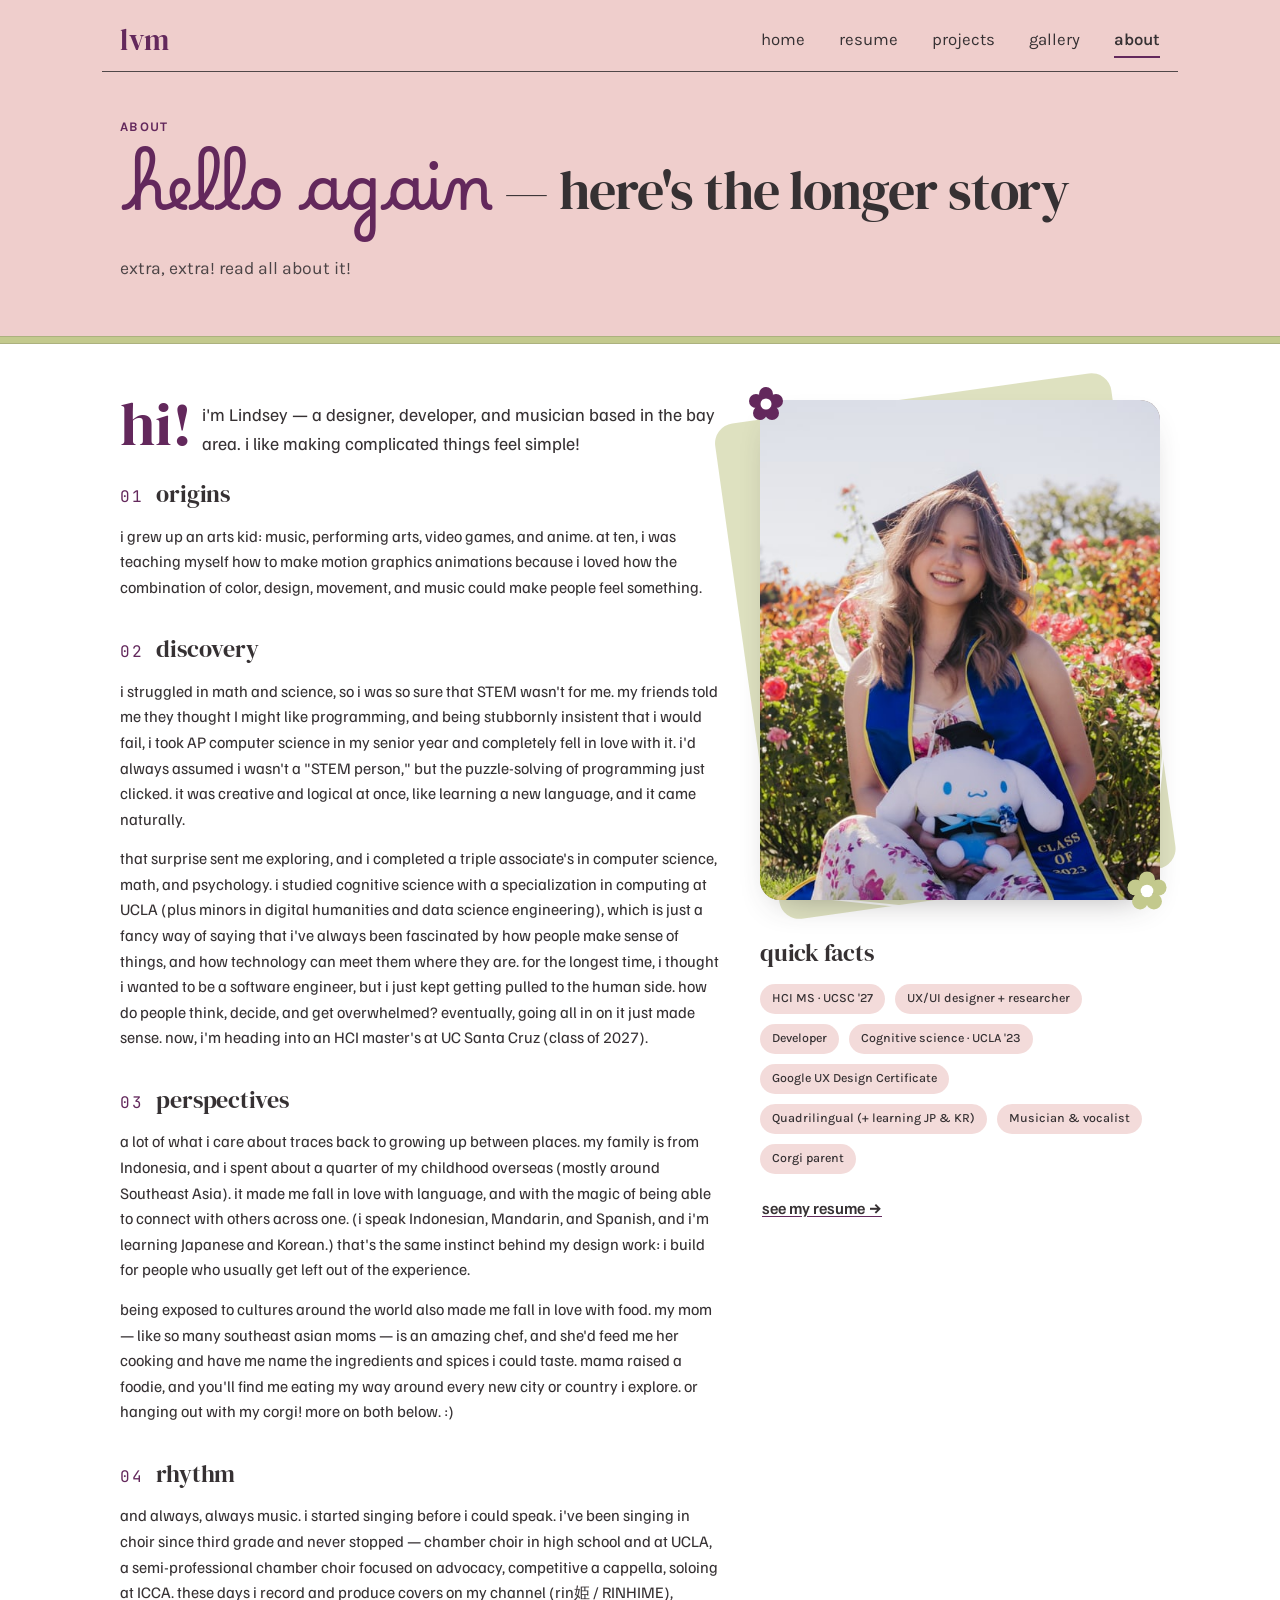
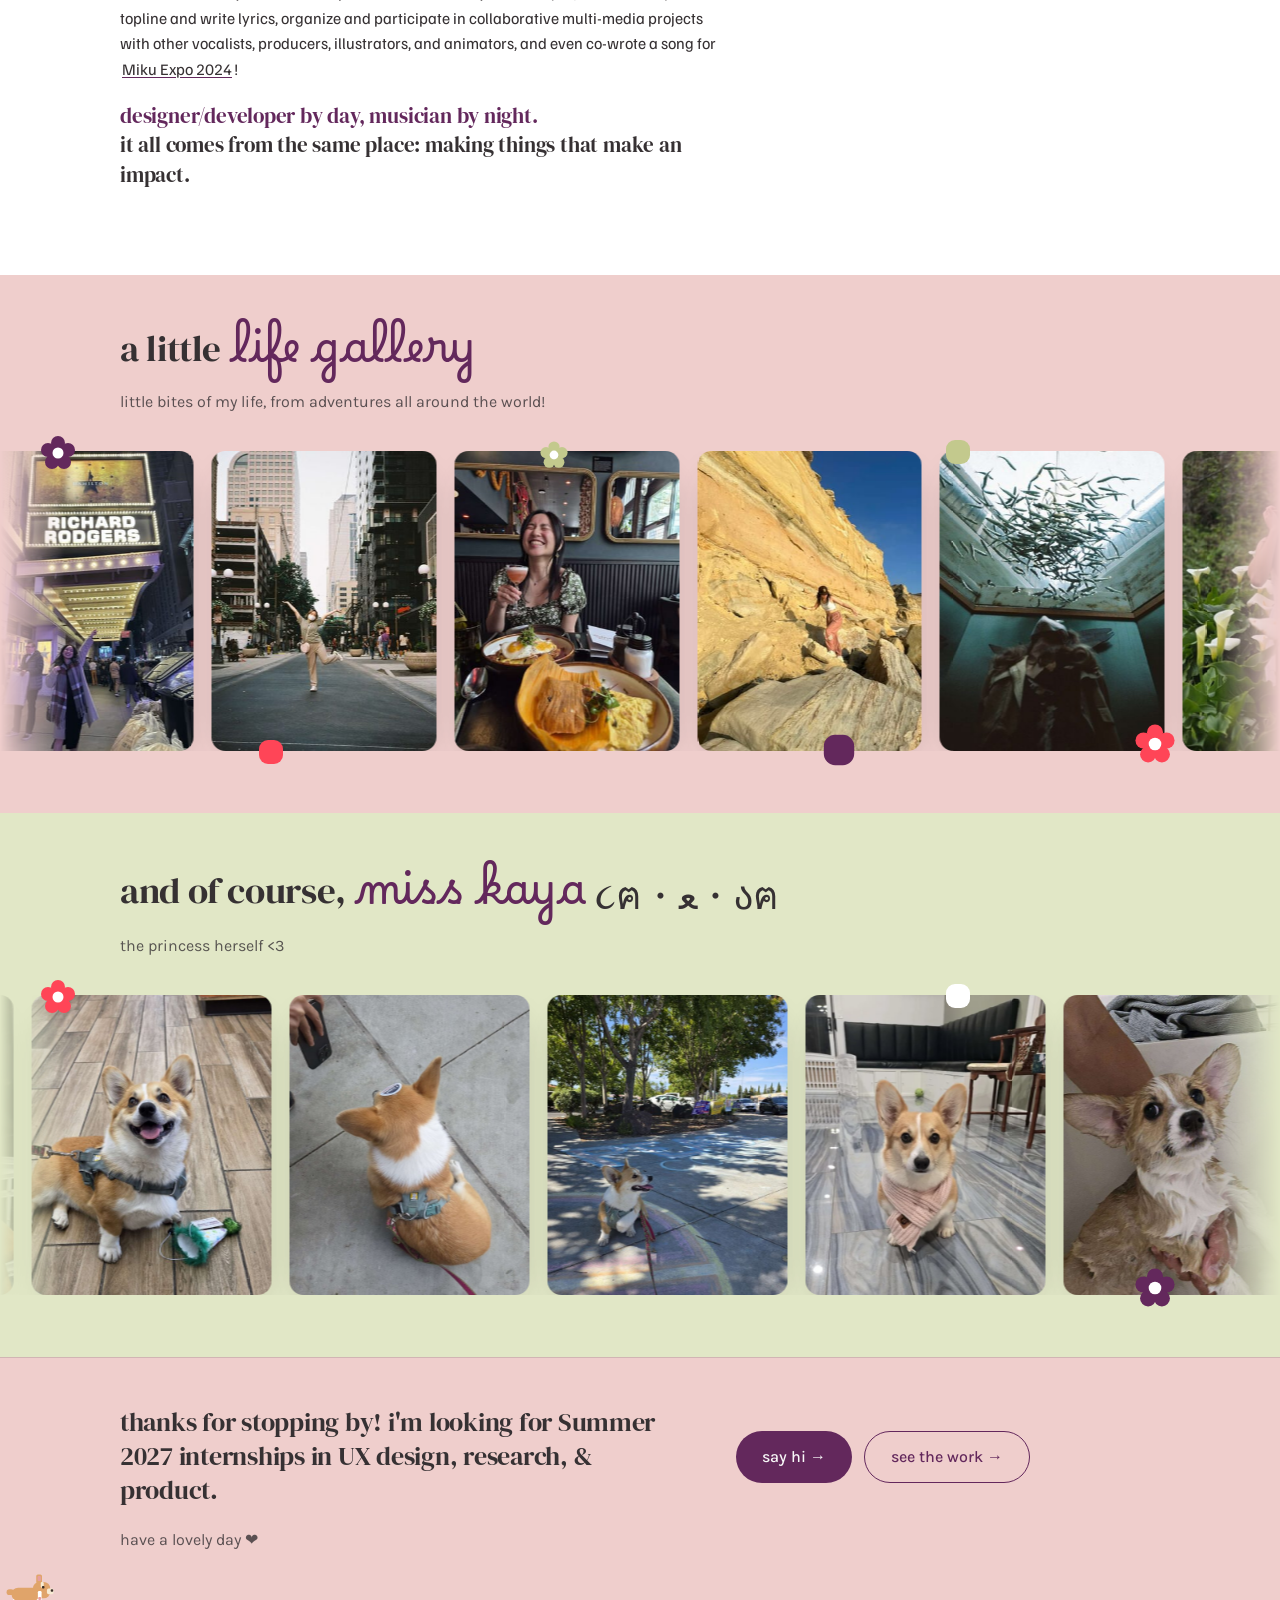
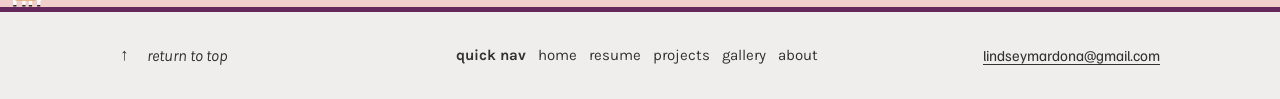
==== about.html @ e8394d24 "mobile fixes" ====
<!DOCTYPE html>
<html lang="en">
<head>
  <meta charset="UTF-8" />
  <meta name="viewport" content="width=device-width, initial-scale=1.0" />
  <title>About — Lindsey Mardona</title>
  <meta name="description" content="About Lindsey Mardona — a developer, designer, and musician based in the Bay Area, heading into an HCI master's at UC Santa Cruz." />
  <link rel="canonical" href="https://lindseymardona.com/about.html" />
  <link rel="icon" href="favicon.svg" type="image/svg+xml" />
  <link rel="preconnect" href="https://fonts.googleapis.com" />
  <link rel="preconnect" href="https://fonts.gstatic.com" crossorigin />
  <link href="https://fonts.googleapis.com/css2?family=Borel&display=swap" rel="stylesheet" />
  <script>document.documentElement.classList.add('js');</script>
  <link rel="stylesheet" href="styles.css" />
</head>
<body id="top">
  <a class="skip-link" href="#main">skip to content</a>

  <nav class="nav" aria-label="Primary">
    <div class="wrap">
      <div class="nav-inner">
        <a href="index.html">home</a>
        <a href="resume.html">resume</a>
        <a href="projects.html">projects</a>
        <a href="gallery.html">gallery</a>
        <a href="about.html" aria-current="page">about</a>
      </div>
    </div>
    <div class="nav-rule" role="presentation"></div>
  </nav>

  <main id="main">
    <header class="page-hero about-hero">
      <div class="wrap">
        <p class="eyebrow">about</p>
        <h1><span class="script-accent">hello again</span> <span class="h-print">— here's the longer story</span></h1>
        <p class="lead">extra, extra! read all about it!</p>
      </div>
    </header>
    <div class="page-strip" aria-hidden="true"></div>

    <section class="section paper">
      <div class="petal-field" aria-hidden="true">
        <span class="petal" style="left:5%;animation-duration:11s;animation-delay:-1s;--pf:900px;--pd:36px;"><svg viewBox="0 0 20 22"><path d="M10 0 C3 6 3 16 10 22 C17 16 17 6 10 0Z" fill="#ECC3C4"/></svg></span>
        <span class="petal" style="left:14%;animation-duration:13s;animation-delay:-6s;--pf:960px;--pd:-28px;"><svg viewBox="0 0 20 22"><path d="M10 0 C3 6 3 16 10 22 C17 16 17 6 10 0Z" fill="#F0CFCF"/></svg></span>
        <span class="petal" style="left:24%;animation-duration:9.5s;animation-delay:-3s;--pf:840px;--pd:48px;"><svg viewBox="0 0 20 22"><path d="M10 0 C3 6 3 16 10 22 C17 16 17 6 10 0Z" fill="#ECC3C4"/></svg></span>
        <span class="petal" style="left:34%;animation-duration:12s;animation-delay:-9s;--pf:1000px;--pd:-40px;"><svg viewBox="0 0 20 22"><path d="M10 0 C3 6 3 16 10 22 C17 16 17 6 10 0Z" fill="#F0CFCF"/></svg></span>
        <span class="petal" style="left:44%;animation-duration:10.5s;animation-delay:-2s;--pf:900px;--pd:30px;"><svg viewBox="0 0 20 22"><path d="M10 0 C3 6 3 16 10 22 C17 16 17 6 10 0Z" fill="#ECC3C4"/></svg></span>
        <span class="petal" style="left:55%;animation-duration:13.5s;animation-delay:-7s;--pf:980px;--pd:-34px;"><svg viewBox="0 0 20 22"><path d="M10 0 C3 6 3 16 10 22 C17 16 17 6 10 0Z" fill="#F0CFCF"/></svg></span>
        <span class="petal" style="left:66%;animation-duration:9s;animation-delay:-4s;--pf:820px;--pd:42px;"><svg viewBox="0 0 20 22"><path d="M10 0 C3 6 3 16 10 22 C17 16 17 6 10 0Z" fill="#ECC3C4"/></svg></span>
        <span class="petal" style="left:76%;animation-duration:12.5s;animation-delay:-10s;--pf:960px;--pd:-26px;"><svg viewBox="0 0 20 22"><path d="M10 0 C3 6 3 16 10 22 C17 16 17 6 10 0Z" fill="#F0CFCF"/></svg></span>
        <span class="petal" style="left:86%;animation-duration:10s;animation-delay:-5s;--pf:900px;--pd:38px;"><svg viewBox="0 0 20 22"><path d="M10 0 C3 6 3 16 10 22 C17 16 17 6 10 0Z" fill="#ECC3C4"/></svg></span>
        <span class="petal" style="left:94%;animation-duration:11.5s;animation-delay:-8s;--pf:940px;--pd:-32px;"><svg viewBox="0 0 20 22"><path d="M10 0 C3 6 3 16 10 22 C17 16 17 6 10 0Z" fill="#F0CFCF"/></svg></span>
        <span class="petal" style="left:9%;animation-duration:10.2s;animation-delay:-6.5s;--pf:880px;--pd:44px;"><svg viewBox="0 0 20 22"><path d="M10 0 C3 6 3 16 10 22 C17 16 17 6 10 0Z" fill="#ECC3C4"/></svg></span>
        <span class="petal" style="left:19%;animation-duration:12.8s;animation-delay:-2.5s;--pf:960px;--pd:-30px;"><svg viewBox="0 0 20 22"><path d="M10 0 C3 6 3 16 10 22 C17 16 17 6 10 0Z" fill="#F0CFCF"/></svg></span>
        <span class="petal" style="left:39%;animation-duration:9.8s;animation-delay:-5.5s;--pf:840px;--pd:34px;"><svg viewBox="0 0 20 22"><path d="M10 0 C3 6 3 16 10 22 C17 16 17 6 10 0Z" fill="#ECC3C4"/></svg></span>
        <span class="petal" style="left:50%;animation-duration:11.8s;animation-delay:-1.5s;--pf:1000px;--pd:-38px;"><svg viewBox="0 0 20 22"><path d="M10 0 C3 6 3 16 10 22 C17 16 17 6 10 0Z" fill="#F0CFCF"/></svg></span>
        <span class="petal" style="left:61%;animation-duration:10.6s;animation-delay:-9.5s;--pf:900px;--pd:40px;"><svg viewBox="0 0 20 22"><path d="M10 0 C3 6 3 16 10 22 C17 16 17 6 10 0Z" fill="#ECC3C4"/></svg></span>
        <span class="petal" style="left:71%;animation-duration:13s;animation-delay:-3.5s;--pf:970px;--pd:-28px;"><svg viewBox="0 0 20 22"><path d="M10 0 C3 6 3 16 10 22 C17 16 17 6 10 0Z" fill="#F0CFCF"/></svg></span>
        <span class="petal" style="left:82%;animation-duration:9.4s;animation-delay:-6s;--pf:830px;--pd:36px;"><svg viewBox="0 0 20 22"><path d="M10 0 C3 6 3 16 10 22 C17 16 17 6 10 0Z" fill="#ECC3C4"/></svg></span>
      </div>
      <div class="wrap cols about-grid" data-reveal-group>
        <div class="about-lead">
          <p class="dropcap reveal" style="margin-top:0;"><span class="dropword">hi!</span> i'm Lindsey — a designer, developer, and musician based in the bay area. i like making complicated things feel simple!</p>
        </div>

        <aside class="about-side reveal">
          <div class="about-photo">
            <span class="frame-bg b1" aria-hidden="true"></span>
            <span class="frame-bg b2" aria-hidden="true"></span>
            <div class="frame2"><img src="assets/about-profile.jpg" alt="Lindsey at graduation" loading="lazy" /></div>
            <svg class="accent f1" viewBox="0 0 40 40" aria-hidden="true"><g fill="#63285C"><circle cx="20" cy="10" r="7"/><circle cx="30" cy="17" r="7"/><circle cx="26" cy="29" r="7"/><circle cx="14" cy="29" r="7"/><circle cx="10" cy="17" r="7"/></g><circle cx="20" cy="20" r="5.5" fill="#FFFFFF"/></svg>
            <svg class="accent f2" viewBox="0 0 40 40" aria-hidden="true"><g fill="#C3C98D"><circle cx="20" cy="10" r="7"/><circle cx="30" cy="17" r="7"/><circle cx="26" cy="29" r="7"/><circle cx="14" cy="29" r="7"/><circle cx="10" cy="17" r="7"/></g><circle cx="20" cy="20" r="5.5" fill="#FFFFFF"/></svg>
          </div>
          <h2 style="font-size:1.5rem;margin:0 0 12px;">quick facts</h2>
          <div class="chip-row about-facts" style="gap:10px;">
            <span class="chip">HCI MS · UCSC '27</span>
            <span class="chip">UX/UI designer + researcher</span>
            <span class="chip">Developer</span>
            <span class="chip">Cognitive science · UCLA '23</span>
            <span class="chip">Google UX Design Certificate</span>
            <span class="chip">Quadrilingual (+ learning JP &amp; KR)</span>
            <span class="chip">Musician &amp; vocalist</span>
            <span class="chip">Corgi parent</span>
          </div>
          <div style="margin-top:22px;">
            <a href="resume.html" style="font-weight:600;">see my resume →</a>
          </div>
        </aside>

        <div class="about-chapters">
          <div class="chapter reveal">
            <div class="chapter-head"><span class="ch-num">01</span><span class="ch-label">origins</span></div>
            <p>i grew up an arts kid: music, performing arts, video games, and anime. at ten, i was teaching myself how to make motion graphics animations because i loved how the combination of color, design, movement, and music could make people feel something.</p>
          </div>

          <div class="chapter reveal">
            <div class="chapter-head"><span class="ch-num">02</span><span class="ch-label">discovery</span></div>
            <p>i struggled in math and science, so i was so sure that STEM wasn't for me. my friends told me they thought I might like programming, and being stubbornly insistent that i would fail, i took AP computer science in my senior year and completely fell in love with it. i'd always assumed i wasn't a "STEM person," but the puzzle-solving of programming just clicked. it was creative and logical at once, like learning a new language, and it came naturally.</p>
            <p>that surprise sent me exploring, and i completed a triple associate's in computer science, math, and psychology. i studied cognitive science with a specialization in computing at UCLA (plus minors in digital humanities and data science engineering), which is just a fancy way of saying that i've always been fascinated by how people make sense of things, and how technology can meet them where they are. for the longest time, i thought i wanted to be a software engineer, but i just kept getting pulled to the human side. how do people think, decide, and get overwhelmed? eventually, going all in on it just made sense. now, i'm heading into an HCI master's at UC Santa Cruz (class of 2027).</p>
          </div>

          <div class="chapter reveal">
            <div class="chapter-head"><span class="ch-num">03</span><span class="ch-label">perspectives</span></div>
            <p>a lot of what i care about traces back to growing up between places. my family is from Indonesia, and i spent about a quarter of my childhood overseas (mostly around Southeast Asia). it made me fall in love with language, and with the magic of being able to connect with others across one. (i speak Indonesian, Mandarin, and Spanish, and i'm learning Japanese and Korean.) that's the same instinct behind my design work: i build for people who usually get left out of the experience.</p>
            <p>being exposed to cultures around the world also made me fall in love with food. my mom — like so many southeast asian moms — is an amazing chef, and she'd feed me her cooking and have me name the ingredients and spices i could taste. mama raised a foodie, and you'll find me eating my way around every new city or country i explore. or hanging out with my corgi! more on both below. :)</p>
          </div>

          <div class="chapter reveal">
            <div class="chapter-head"><span class="ch-num">04</span><span class="ch-label">rhythm</span></div>
            <p>and always, always music. i started singing before i could speak. i've been singing in choir since third grade and never stopped — chamber choir in high school and at UCLA, a semi-professional chamber choir focused on advocacy, competitive a cappella, soloing at ICCA. these days i record and produce covers on my channel (rin姫 / RINHIME), topline and write lyrics, organize and participate in collaborative multi-media projects with other vocalists, producers, illustrators, and animators, and even co-wrote a song for <a href="https://www.youtube.com/watch?v=VpG6_bfB0nc&amp;list=RDVpG6_bfB0nc&amp;start_radio=1" target="_blank" rel="noopener">Miku Expo 2024</a>!</p>
            <p style="font-family:var(--serif);font-size:1.3rem;line-height:1.42;margin:18px 0 0;letter-spacing:-0.01em;"><span style="color:var(--plum);">designer/developer by day, musician by night.</span><br>it all comes from the same place: making things that make an impact.</p>
          </div>
        </div>
      </div>
    </section>

    <!-- autoscrolling life gallery -->
    <section class="section" style="background:var(--blush);padding-top:44px;padding-bottom:52px;">
      <div class="wrap">
        <h2 style="font-size:clamp(1.7rem,4vw,2.3rem);margin:0 0 6px;">a little <span class="script-accent">life gallery</span></h2>
        <p style="margin:0 0 36px;color:rgba(54,49,51,.8);font-family:var(--ui);">little bites of my life, from adventures all around the world!</p>
      </div>
      <div class="gal-wrap">
        <svg class="gal-accent a1" viewBox="0 0 40 40" aria-hidden="true"><g fill="#63285C"><circle cx="20" cy="10" r="7"/><circle cx="30" cy="17" r="7"/><circle cx="26" cy="29" r="7"/><circle cx="14" cy="29" r="7"/><circle cx="10" cy="17" r="7"/></g><circle cx="20" cy="20" r="5.5" fill="#fff"/></svg>
        <svg class="gal-accent a2" viewBox="0 0 40 40" aria-hidden="true"><g fill="#FF4557"><circle cx="20" cy="10" r="7"/><circle cx="30" cy="17" r="7"/><circle cx="26" cy="29" r="7"/><circle cx="14" cy="29" r="7"/><circle cx="10" cy="17" r="7"/></g><circle cx="20" cy="20" r="5.5" fill="#fff"/></svg>
        <svg class="gal-accent a3" viewBox="0 0 30 30" aria-hidden="true"><rect x="3" y="3" width="24" height="24" rx="9" fill="#C3C98D"/></svg>
        <svg class="gal-accent a4" viewBox="0 0 40 40" aria-hidden="true"><g fill="#C3C98D"><circle cx="20" cy="10" r="7"/><circle cx="30" cy="17" r="7"/><circle cx="26" cy="29" r="7"/><circle cx="14" cy="29" r="7"/><circle cx="10" cy="17" r="7"/></g><circle cx="20" cy="20" r="5.5" fill="#fff"/></svg>
        <svg class="gal-accent a5" viewBox="0 0 30 30" aria-hidden="true"><rect x="3" y="3" width="24" height="24" rx="9" fill="#63285C"/></svg>
        <svg class="gal-accent a6" viewBox="0 0 30 30" aria-hidden="true"><rect x="3" y="3" width="24" height="24" rx="9" fill="#FF4557"/></svg>
        <div class="marquee">
          <div class="marquee-track">
            <img src="assets/about-5.jpg" alt="Lindsey outside a Broadway theater" />
            <img src="assets/about-10.jpg" alt="Lindsey posing in an empty downtown Seattle street" />
            <img src="assets/about-2.jpg" alt="Lindsey at a restaurant" />
            <img src="assets/about-8.jpg" alt="Lindsey on coastal cliffs" />
            <img src="assets/about-9.jpg" alt="Lindsey beneath a tunnel of fish at the aquarium" />
            <img src="assets/about-3.jpg" alt="Lindsey among calla lilies" />
            <img src="assets/about-6.jpg" alt="Lindsey in a hanbok at a park" />
            <img src="assets/about-11.jpg" alt="Lindsey by the coast holding a plushie" />
            <img src="assets/about-1.jpg" alt="Lindsey at a mural" />
            <img src="assets/about-7.jpg" alt="Lindsey at the Great Wall" />
            <img src="assets/about-4.jpg" alt="Lindsey at a pasta restaurant" />
            <img src="assets/about-5.jpg" alt="" aria-hidden="true" />
            <img src="assets/about-10.jpg" alt="" aria-hidden="true" />
            <img src="assets/about-2.jpg" alt="" aria-hidden="true" />
            <img src="assets/about-8.jpg" alt="" aria-hidden="true" />
            <img src="assets/about-9.jpg" alt="" aria-hidden="true" />
            <img src="assets/about-3.jpg" alt="" aria-hidden="true" />
            <img src="assets/about-6.jpg" alt="" aria-hidden="true" />
            <img src="assets/about-11.jpg" alt="" aria-hidden="true" />
            <img src="assets/about-1.jpg" alt="" aria-hidden="true" />
            <img src="assets/about-7.jpg" alt="" aria-hidden="true" />
            <img src="assets/about-4.jpg" alt="" aria-hidden="true" />
          </div>
        </div>
      </div>
    </section>

    <!-- kaya (dog) gallery -->
    <section class="section" style="background:#E1E7C6;padding-top:48px;padding-bottom:52px;">
      <div class="wrap">
        <h2 style="font-size:clamp(1.7rem,4vw,2.3rem);margin:0 0 6px;">and of course, <span class="script-accent">miss kaya</span> <span style="font-family:var(--ui);font-size:2.4rem;vertical-align:-6px;">૮ฅ・ﻌ・აฅ</span></h2>
        <p style="margin:0 0 36px;color:rgba(54,49,51,.8);font-family:var(--ui);">the princess herself &lt;3</p>
      </div>
      <div class="gal-wrap">
        <svg class="gal-accent a1" viewBox="0 0 40 40" aria-hidden="true"><g fill="#FF4557"><circle cx="20" cy="10" r="7"/><circle cx="30" cy="17" r="7"/><circle cx="26" cy="29" r="7"/><circle cx="14" cy="29" r="7"/><circle cx="10" cy="17" r="7"/></g><circle cx="20" cy="20" r="5.5" fill="#fff"/></svg>
        <svg class="gal-accent a2" viewBox="0 0 40 40" aria-hidden="true"><g fill="#63285C"><circle cx="20" cy="10" r="7"/><circle cx="30" cy="17" r="7"/><circle cx="26" cy="29" r="7"/><circle cx="14" cy="29" r="7"/><circle cx="10" cy="17" r="7"/></g><circle cx="20" cy="20" r="5.5" fill="#fff"/></svg>
        <svg class="gal-accent a3" viewBox="0 0 30 30" aria-hidden="true"><rect x="3" y="3" width="24" height="24" rx="9" fill="#FFFFFF"/></svg>
        <div class="marquee rev">
          <div class="marquee-track">
            <img src="assets/dog-9.jpg" alt="Kaya smiling with a toy at the pet store" />
            <img src="assets/dog-2.jpg" alt="Kaya with an I voted sticker" />
            <img src="assets/dog-11.jpg" alt="Kaya sitting on a chalk rainbow" />
            <img src="assets/dog-5.jpg" alt="Kaya in a pink scarf" />
            <img src="assets/dog-7.jpg" alt="Kaya as a wet puppy getting a bath" />
            <img src="assets/dog-1.jpg" alt="Kaya the corgi lying down with toys" />
            <img src="assets/dog-12.jpg" alt="Kaya beside a bush of pink flowers" />
            <img src="assets/dog-3.jpg" alt="Kaya on the grass" />
            <img src="assets/dog-8.jpg" alt="Kaya napping in the corner by the wine rack" />
            <img src="assets/dog-6.jpg" alt="Kaya eating carrots" />
            <img src="assets/dog-10.jpg" alt="Kaya mid-zoomies, happy and blurry" />
            <img src="assets/dog-4.jpg" alt="Kaya being held up" />
            <img src="assets/dog-9.jpg" alt="" aria-hidden="true" />
            <img src="assets/dog-2.jpg" alt="" aria-hidden="true" />
            <img src="assets/dog-11.jpg" alt="" aria-hidden="true" />
            <img src="assets/dog-5.jpg" alt="" aria-hidden="true" />
            <img src="assets/dog-7.jpg" alt="" aria-hidden="true" />
            <img src="assets/dog-1.jpg" alt="" aria-hidden="true" />
            <img src="assets/dog-12.jpg" alt="" aria-hidden="true" />
            <img src="assets/dog-3.jpg" alt="" aria-hidden="true" />
            <img src="assets/dog-8.jpg" alt="" aria-hidden="true" />
            <img src="assets/dog-6.jpg" alt="" aria-hidden="true" />
            <img src="assets/dog-10.jpg" alt="" aria-hidden="true" />
            <img src="assets/dog-4.jpg" alt="" aria-hidden="true" />
          </div>
        </div>
      </div>
    </section>

    <!-- closing note -->
    <section class="about-outro">
      <div class="wrap">
        <div class="outro-row">
          <h2>thanks for stopping by! i'm looking for Summer 2027 internships in UX design, research, &amp; product.</h2>
          <div class="outro-btns">
            <a class="pill" href="mailto:lindseymardona@gmail.com">say hi →</a>
            <a class="pill ghost" href="projects.html">see the work →</a>
          </div>
        </div>
        <p class="lovely" style="font-family:var(--ui);">have a lovely day ❤</p>
      </div>
    </section>
  </main>

  <footer>
    <div class="wrap foot">
      <a class="to-top" href="#top"><span class="up" aria-hidden="true">↑</span> return to top</a>
      <div class="quick">
        <span class="label">quick nav</span>
        <a href="index.html">home</a>
        <a href="resume.html">resume</a>
        <a href="projects.html">projects</a>
        <a href="gallery.html">gallery</a>
        <a href="about.html">about</a>
      </div>
    </div>
  </footer>

  <script src="script.js" defer></script>
</body>
</html>
---- styles.css ----
/* ============================================================
   Lindsey Mardona — portfolio shared styles
   Fonts: Borel (script accents) + Inter (everything else)
   Text: #363133
   ============================================================ */

:root {
  --blush: #EFCECC;
  --blush-deep: #E7BEBB;
  --olive: #C3C98D;
  --olive-deep: #A9B471;
  --ink: #363133;              /* all text */
  --accent: #7A3F45;           /* dark rose — small accent text (WCAG-safe on pink) */
  --accent-script: #99585E;    /* rose — large cursive heading accents */
  --card: #FDFCFB;             /* card backgrounds (light, warm near-white) */
  --btn-text: #F8F8F8;         /* text/symbols on dark buttons */
  --paper: #FFFFFF;
  --gray: #EFEEEC;
  --coral: #FF4557;            /* hot-pink pop: card buttons, flowers, footer rule */
  --coral-soft: #FF6B79;
  --chip-bg: #EFCECC;          /* soft pink chips */
  --line: rgba(54, 49, 51, 0.85);
  --hair: rgba(54, 49, 51, 0.16);
  --shadow: 0 14px 34px -18px rgba(54, 49, 51, 0.45);
  --shadow-lg: 0 24px 46px -20px rgba(54, 49, 51, 0.5);
  --maxw: 1120px;
  --sans: 'Inter', -apple-system, BlinkMacSystemFont, 'Segoe UI', sans-serif;
  --script: 'Borel', cursive;
}

* { box-sizing: border-box; }
html { scroll-behavior: smooth; }
body { margin: 0; font-family: var(--sans); color: var(--ink); background: var(--blush); line-height: 1.6; -webkit-font-smoothing: antialiased; text-rendering: optimizeLegibility; }
a { color: inherit; }
img { max-width: 100%; display: block; }
h1, h2, h3, h4 { color: var(--ink); }

.skip-link { position: absolute; left: -999px; top: 0; background: var(--ink); color: #fff; padding: 10px 16px; z-index: 300; border-radius: 0 0 8px 0; }
.skip-link:focus { left: 0; }
.wrap { width: 100%; max-width: var(--maxw); margin: 0 auto; padding: 0 40px; }
.sr-only { position: absolute; width: 1px; height: 1px; overflow: hidden; clip: rect(0 0 0 0); white-space: nowrap; }

/* ---------------- NAV ---------------- */
.nav { background: var(--blush); padding-top: 26px; }
.nav .wrap { position: relative; }
.nav-inner { display: flex; justify-content: flex-end; align-items: center; gap: 34px; padding-bottom: 16px; }
.nav-rule { height: 0; border-bottom: 1.5px solid var(--line); margin: 0 8%; }
.nav-inner a { text-decoration: none; font-weight: 400; font-size: 1.05rem; color: var(--ink); position: relative; }
.nav-inner a[aria-current="page"] { font-weight: 600; }
.nav-inner a::after { content: ""; position: absolute; left: 0; bottom: -4px; width: 0; height: 2px; background: var(--ink); transition: width .25s ease; }
.nav-inner a:hover::after, .nav-inner a:focus-visible::after { width: 100%; }

/* ---------------- SHARED PIECES ---------------- */
.socials { display: flex; gap: 14px; }
.socials a { width: 44px; height: 44px; border-radius: 50%; background: var(--ink); color: var(--btn-text); display: inline-flex; align-items: center; justify-content: center; transition: transform .15s ease, background .2s ease; text-decoration: none; }
.socials a:hover, .socials a:focus-visible { transform: translateY(-3px); background: #201d1e; }
.socials svg { width: 20px; height: 20px; }
.socials i { font-size: 19px; line-height: 1; color: var(--btn-text); }

.chip-row { display: flex; flex-wrap: wrap; gap: 8px; }
.chip { font-size: 0.78rem; font-weight: 500; padding: 5px 12px; border-radius: 999px; background: var(--chip-bg); color: var(--ink); white-space: nowrap; }

/* buttons with a left-to-right colour sweep on hover */
.pill {
  display: inline-flex; align-items: center; gap: 8px; text-decoration: none;
  color: var(--btn-text); font-weight: 500; font-size: 1rem; padding: 12px 26px; border-radius: 999px;
  background: linear-gradient(90deg, var(--accent-script) 50%, var(--ink) 50%);
  background-size: 200% 100%; background-position: 100% 0;
  transition: background-position .45s ease, transform .15s ease;
}
.pill:hover, .pill:focus-visible { background-position: 0 0; transform: translateY(-2px); }
.pill.ghost {
  color: var(--ink); border: 1.5px solid var(--line);
  background: linear-gradient(90deg, rgba(153,88,94,0.16) 50%, transparent 50%);
  background-size: 200% 100%; background-position: 100% 0;
}
.pill.ghost:hover, .pill.ghost:focus-visible { background-position: 0 0; transform: translateY(-2px); }

/* cursive accent inside headings — rose, set apart from Inter */
.script-accent { font-family: var(--script); color: var(--accent-script); font-size: 1.15em; line-height: 1; padding: 0 0.06em; }

/* ---------------- HERO (home) ---------------- */
.hero { background: var(--blush); padding: 100px 0 78px; }
.hero-grid { display: grid; grid-template-columns: 1.02fr 1.1fr 0.86fr; gap: 48px; align-items: center; }
.hello { font-family: var(--script); font-size: clamp(3.4rem, 7.5vw, 5.4rem); line-height: 1.02; margin: 0 0 4px; }
.name { font-size: clamp(1.0rem, 2vw, 1.26rem); font-weight: 400; margin: 12px 0 8px; }
.name b { font-weight: 700; }
.roles { font-size: clamp(1.1rem, 2.6vw, 1.5rem); font-weight: 500; margin: 0; white-space: nowrap; }
.squiggle { margin: 22px 0 24px; color: var(--ink); max-width: 300px; }

.welcome { border-left: 1.5px solid var(--line); padding-left: 44px; font-size: 1.03rem; }
.welcome p { margin: 0 0 18px; }
.welcome-btns { display: flex; flex-direction: column; align-items: flex-start; gap: 12px; margin: 4px 0 18px; }
.welcome .lovely { margin-top: 18px; }

/* portrait — tilted rounded square + framing squares + flower accents */
.portrait { position: relative; justify-self: end; --pf: clamp(190px, 21vw, 244px); }
.portrait .frame {
  position: relative; z-index: 2; width: var(--pf); aspect-ratio: 1; border-radius: 28px; overflow: hidden;
  box-shadow: var(--shadow); transform: rotate(-5deg); transition: transform .5s cubic-bezier(.34,1.56,.64,1);
  background: linear-gradient(135deg, var(--olive), var(--coral-soft)); display: flex; align-items: center; justify-content: center;
}
.portrait:hover .frame { transform: rotate(-1.5deg); }
.portrait img { width: 100%; height: 100%; object-fit: cover; }
.portrait .initials { font-family: var(--script); font-size: 3rem; color: #fff; }
.portrait .frame-bg { position: absolute; top: 0; left: 0; width: var(--pf); aspect-ratio: 1; border-radius: 28px; z-index: 1; }
.portrait .frame-bg.bg1 { background: rgba(195,201,141,0.55); transform: rotate(-13deg) translate(-18px,-6px); }
.portrait .frame-bg.bg2 { border: 2.5px solid var(--coral); transform: rotate(5deg) translate(18px,18px); }
.portrait .accent { position: absolute; z-index: 3; transition: transform .45s cubic-bezier(.34,1.56,.64,1); pointer-events: none; }
.portrait .accent.f1 { top: -22px; left: -16px; width: 46px; }
.portrait .accent.f2 { bottom: -20px; right: -12px; width: 54px; }
.portrait .accent.sq { top: 36%; right: -24px; width: 30px; }
.portrait:hover .accent.f1 { transform: rotate(-24deg) scale(1.12); }
.portrait:hover .accent.f2 { transform: rotate(22deg) scale(1.12); }
.portrait:hover .accent.sq { transform: rotate(18deg) scale(1.12); }

/* ---------------- WORKIN' LATE (olive) ---------------- */
.late { background: var(--olive); padding: 60px 0 72px; }
.section-quote { font-style: italic; font-weight: 600; font-size: clamp(1.6rem, 4vw, 2.5rem); margin: 0 0 24px; letter-spacing: -0.01em; }
.late-top { display: grid; grid-template-columns: 1fr 1fr; gap: 48px; align-items: start; margin-bottom: 50px; }
.pill-row { display: flex; flex-wrap: wrap; gap: 18px; }
.currently { border-left: 1.5px solid var(--line); padding-left: 44px; }
.currently h2 { font-size: 1.1rem; font-weight: 600; margin: 0 0 10px; }
.currently ul { margin: 0; padding-left: 20px; }
.currently li { margin-bottom: 8px; font-size: 1.0rem; }

/* project grid + cards */
.projects { display: grid; grid-template-columns: 1fr 1fr; gap: 30px; }
.proj { display: flex; flex-direction: column; text-decoration: none; color: inherit; background: var(--card); border-radius: 10px; padding: 12px 12px 16px; box-shadow: var(--shadow); transition: transform .22s ease, box-shadow .22s ease; }
.proj:hover, .proj:focus-visible { transform: translateY(-5px); box-shadow: var(--shadow-lg); }
.proj-thumb { aspect-ratio: 16 / 10; border-radius: 6px; overflow: hidden; position: relative; }
.proj-thumb .ph { position: absolute; inset: 0; display: flex; flex-direction: column; align-items: center; justify-content: center; text-align: center; color: #fff; padding: 20px; background: radial-gradient(120% 120% at 50% 0%, #3a3f63 0%, #23253f 72%); transition: transform .35s ease; }
.proj-thumb img { position: absolute; inset: 0; width: 100%; height: 100%; object-fit: cover; transition: transform .35s ease; }
.proj:hover .proj-thumb .ph, .proj:hover .proj-thumb img { transform: scale(1.06); }
.proj-thumb .plabel { font-weight: 600; font-size: 1.02rem; }
.proj-thumb .psub { font-size: .78rem; opacity: .82; margin-top: 4px; }
.proj-body { padding: 14px 6px 2px; }
.proj-body h3 { margin: 0 0 5px; font-size: 1.12rem; font-weight: 600; }
.proj-body .desc { margin: 0 0 14px; font-size: .93rem; color: rgba(54,49,51,0.82); }
.proj-foot { display: flex; justify-content: space-between; align-items: flex-end; gap: 12px; }
.card-go { flex: 0 0 auto; width: 38px; height: 38px; border-radius: 11px; background: var(--coral); color: var(--ink); display: inline-flex; align-items: center; justify-content: center; font-size: 1.15rem; font-weight: 700; box-shadow: var(--shadow); transition: transform .2s ease, background .2s ease; }
.proj:hover .card-go { transform: translateX(3px); background: #e6394b; }

/* ---------------- SINGER (blush) ---------------- */
.singer { background: var(--blush); padding: 62px 0; }
.singer-head { display: flex; align-items: center; gap: 22px; flex-wrap: wrap; margin-bottom: 18px; }
.singer-head .section-quote { margin: 0; }
.singer-head .socials { margin: 0; }
.singer p { font-size: 1.06rem; max-width: 640px; margin: 0; }
.singer p a { text-decoration: underline; text-underline-offset: 3px; font-weight: 500; }
.singer p a:hover { color: var(--accent); }

/* ---------------- FOOTER ---------------- */
footer { background: var(--gray); border-top: 5px solid var(--coral); padding: 26px 0 30px; }
.foot { display: grid; grid-template-columns: 1fr auto 1fr; align-items: center; gap: 20px; }
.to-top { display: inline-flex; align-items: center; gap: 15px; text-decoration: none; color: var(--ink); font-style: italic; }
.to-top .circle { width: 34px; height: 34px; border-radius: 50%; border: 1.5px solid var(--ink); display: inline-flex; align-items: center; justify-content: center; }
.to-top:hover .circle { background: var(--ink); color: var(--gray); }
.quick { text-align: center; font-size: .94rem; }
.quick .label { font-weight: 600; margin-right: 6px; }
.quick a { text-decoration: none; margin: 0 6px; }
.quick a:hover { text-decoration: underline; }
.foot-email { text-align: right; }
.foot-email a { text-decoration: underline; text-underline-offset: 3px; color: var(--ink); font-size: .93rem; }

/* ============================================================ INTERIOR PAGES ============================================================ */
.page-hero { background: var(--blush); padding: 44px 0 54px; }
.page-hero .eyebrow { font-size: .82rem; font-weight: 700; letter-spacing: .1em; text-transform: uppercase; color: var(--accent); margin: 0 0 10px; }
.page-hero h1 { font-size: clamp(2.2rem, 6vw, 3.4rem); margin: 0 0 12px; letter-spacing: -0.02em; }
.page-hero .lead { font-size: 1.1rem; max-width: 640px; margin: 0; color: rgba(54,49,51,0.88); }
.section { padding: 56px 0; }
.section.paper { background: var(--paper); }
.section.olive { background: var(--olive); }
.section.gray { background: var(--gray); }
.cols { display: grid; grid-template-columns: 1fr 1fr; gap: 40px; }

/* ---- RESUME ---- */
.resume { background: var(--paper); }
.resume-wrap { max-width: 900px; }
.res-block { margin-bottom: 44px; }
.res-block > h2 { font-size: 1.4rem; margin: 0 0 6px; letter-spacing: -0.01em; display: inline-block; padding-bottom: 6px; border-bottom: 3px solid var(--accent); }
.res-item { margin: 22px 0; }
.res-head { display: grid; grid-template-columns: 1fr auto; gap: 6px 28px; align-items: baseline; }
.res-head .role { font-weight: 700; font-size: 1.06rem; }
.res-head .org { font-weight: 600; }
.res-head .meta { font-size: .9rem; color: rgba(54,49,51,0.7); text-align: right; white-space: nowrap; }
.res-head .meta .loc { margin-left: 16px; }
.res-item ul { margin: 8px 0 0; padding-left: 20px; }
.res-item li { margin-bottom: 5px; font-size: .97rem; }
.res-sub { font-size: .95rem; color: rgba(54,49,51,0.82); margin: 2px 0 0; }
.edu-item { margin: 16px 0; }
.edu-item .deg { font-weight: 600; }
.skills-groups { display: grid; grid-template-columns: 1fr 1fr; gap: 22px; }
.skills-groups h3 { font-size: .82rem; text-transform: uppercase; letter-spacing: .08em; color: var(--accent); margin: 0 0 10px; }
.resume-actions { display: flex; gap: 14px; flex-wrap: wrap; margin-top: 8px; }

/* ---- CASE STUDY ---- */
.cs-hero { background: var(--blush); padding: 48px 0 40px; }
.cs-hero h1 { font-size: clamp(2.1rem, 5.5vw, 3.2rem); margin: 6px 0 14px; letter-spacing: -0.02em; }
.cs-hero .cs-tagline { font-size: 1.12rem; max-width: 720px; margin: 0 0 22px; color: rgba(54,49,51,0.9); }
.cs-meta { display: grid; grid-template-columns: repeat(auto-fit, minmax(150px, 1fr)); gap: 18px 26px; border-top: 1.5px solid var(--hair); padding-top: 22px; max-width: 820px; }
.cs-meta .k { font-size: .72rem; text-transform: uppercase; letter-spacing: .08em; color: var(--accent); font-weight: 700; margin-bottom: 3px; }
.cs-meta .v { font-size: .95rem; }
.cs-body { background: var(--paper); padding: 56px 0; }
.cs-body .wrap { max-width: 760px; }
.cs-body h2 { font-size: 1.55rem; margin: 40px 0 12px; letter-spacing: -0.01em; }
.cs-body h2:first-child { margin-top: 0; }
.cs-body h3 { font-size: 1.12rem; margin: 26px 0 8px; }
.cs-body p { font-size: 1.04rem; margin: 0 0 18px; color: rgba(54,49,51,0.92); }
.cs-body ul { margin: 0 0 18px; padding-left: 22px; }
.cs-body li { margin-bottom: 8px; font-size: 1.02rem; }
.cs-stats { display: grid; grid-template-columns: repeat(auto-fit, minmax(150px, 1fr)); gap: 20px; margin: 28px 0; }
.cs-stat { background: var(--blush); border-radius: 12px; padding: 20px; }
.cs-stat .n { font-size: 1.9rem; font-weight: 700; display: block; line-height: 1.1; }
.cs-stat .l { font-size: .86rem; color: rgba(54,49,51,0.8); }
.cs-callout { background: var(--olive); border-radius: 12px; padding: 22px 24px; margin: 26px 0; font-size: 1.04rem; }
.cs-back { display: inline-flex; align-items: center; gap: 8px; text-decoration: none; font-weight: 500; margin-bottom: 10px; }
.cs-back:hover { color: var(--accent); }

/* ---- PROJECTS grid ---- */
.grid-3 { display: grid; grid-template-columns: repeat(3, 1fr); gap: 26px; }

/* ---- GALLERY (Pinterest-style masonry) ---- */
.masonry { columns: 3; column-gap: 20px; }
.tile { break-inside: avoid; margin: 0 0 20px; display: block; position: relative; border-radius: 12px; overflow: hidden; text-decoration: none; color: inherit; box-shadow: var(--shadow); background: var(--card); cursor: pointer; }
.tile .tile-img { width: 100%; display: block; transition: transform .4s ease; -webkit-user-drag: none; user-select: none; }
.tile .tile-ph { width: 100%; display: flex; align-items: center; justify-content: center; color: #fff; font-weight: 600; text-align: center; padding: 22px; background: radial-gradient(120% 120% at 50% 0%, #3a3f63 0%, #23253f 72%); transition: transform .4s ease; }
.tile:hover .tile-img, .tile:hover .tile-ph { transform: scale(1.05); }
.tile .tile-overlay { position: absolute; inset: 0; display: flex; flex-direction: column; justify-content: flex-end; padding: 18px; color: #fff; opacity: 0; background: linear-gradient(to top, rgba(20,18,19,0.85) 0%, rgba(20,18,19,0.15) 55%, transparent 100%); transition: opacity .3s ease; }
.tile:hover .tile-overlay, .tile:focus-visible .tile-overlay { opacity: 1; }
.tile .tile-overlay .t-title { font-weight: 700; font-size: 1.02rem; }
.tile .tile-overlay .t-for { font-size: .84rem; opacity: .92; margin-top: 2px; }
.tile .badge { position: absolute; top: 12px; left: 12px; background: rgba(20,18,19,0.7); color:#fff; font-size:.7rem; font-weight:600; letter-spacing:.04em; text-transform:uppercase; padding:4px 9px; border-radius:999px; z-index:3; }
/* corner indicator: external-link vs open-gallery */
.tile .tile-flag { position: absolute; top: 12px; right: 12px; z-index: 4; width: 30px; height: 30px; border-radius: 8px; background: rgba(20,18,19,0.72); color: #fff; display: flex; align-items: center; justify-content: center; }
.tile .tile-flag svg { width: 15px; height: 15px; }

/* ---- LIGHTBOX / CAROUSEL ---- */
.lightbox { position: fixed; inset: 0; background: rgba(20,18,19,0.92); display: none; align-items: center; justify-content: center; z-index: 1000; padding: 34px; }
.lightbox.open { display: flex; }
.lb-fig { margin: 0; max-width: min(920px, 92vw); display: flex; flex-direction: column; align-items: center; gap: 14px; }
.lb-fig img { max-width: 100%; max-height: 78vh; object-fit: contain; border-radius: 10px; box-shadow: var(--shadow-lg); }
.lb-fig figcaption { color: #fff; font-size: .96rem; text-align: center; }
.lb-close, .lb-prev, .lb-next { position: absolute; background: rgba(255,255,255,0.12); color: #fff; border: none; cursor: pointer; border-radius: 50%; width: 48px; height: 48px; font-size: 1.7rem; line-height: 1; display: flex; align-items: center; justify-content: center; }
.lb-close:hover, .lb-prev:hover, .lb-next:hover { background: rgba(255,255,255,0.26); }
.lb-close { top: 20px; right: 20px; }
.lb-prev { left: 18px; top: 50%; transform: translateY(-50%); }
.lb-next { right: 18px; top: 50%; transform: translateY(-50%); }
.lb-count { position: absolute; bottom: 22px; left: 50%; transform: translateX(-50%); color: #fff; font-size: .85rem; opacity: .8; }

/* ============================================================ ANIMATIONS ============================================================ */
@keyframes fadeUp { from { opacity: 0; transform: translateY(18px); } to { opacity: 1; transform: none; } }
@keyframes fadeIn { from { opacity: 0; } to { opacity: 1; } }
@keyframes pushIn { from { opacity: 0; transform: translateX(-18px); } to { opacity: 1; transform: none; } }
@keyframes draw { from { stroke-dashoffset: 340; } to { stroke-dashoffset: 0; } }
@keyframes revealUp { from { opacity: 0; transform: translateY(22px); } to { opacity: 1; transform: translateY(0); } }

/* home hero load-in */
.hero .hello { animation: fadeUp .65s ease both; animation-delay: .05s; }
.hero .name  { animation: fadeUp .65s ease both; animation-delay: .22s; }
.hero .roles { animation: fadeUp .65s ease both; animation-delay: .38s; }
.hero .squiggle path { stroke-dasharray: 340; stroke-dashoffset: 0; animation: draw 1.1s ease .5s both; }
.hero .socials { animation: fadeUp .65s ease both; animation-delay: .78s; }
.hero .welcome { animation: fadeIn .8s ease both; animation-delay: .5s; }
.hero .portrait { animation: fadeIn .8s ease both; animation-delay: .35s; }

/* interior header: print pushes in, cursive fades in separately */
.page-hero .eyebrow { animation: fadeUp .55s ease both; }
.page-hero h1 .h-print { display: inline-block; animation: pushIn .6s ease both; animation-delay: .12s; }
.page-hero h1 .script-accent { display: inline-block; animation: fadeUp .7s ease both; animation-delay: .42s; }
.page-hero .lead { animation: fadeUp .6s ease both; animation-delay: .58s; }
.cs-hero .h-print { display: inline-block; animation: pushIn .6s ease both; animation-delay: .1s; }
.cs-hero .cs-tagline { animation: fadeUp .6s ease both; animation-delay: .34s; }
.cs-hero .cs-meta { animation: fadeUp .6s ease both; animation-delay: .5s; }

/* scroll reveal for cards/tiles (only hide when JS is present) */
.js .reveal { opacity: 0; }
.reveal.in { opacity: 1; animation: revealUp .55s ease; }

/* ---------------- RESPONSIVE ---------------- */
@media (max-width: 920px) {
  .wrap { padding: 0 24px; }
  .hero { padding: 60px 0 60px; }
  .hero-grid { grid-template-columns: 1fr; gap: 32px; }
  .welcome { border-left: none; padding-left: 0; border-top: 1.5px solid var(--hair); padding-top: 26px; }
  .portrait { justify-self: start; order: -1; }
  .late-top { grid-template-columns: 1fr; gap: 30px; }
  .currently { border-left: none; padding-left: 0; border-top: 1.5px solid rgba(54,49,51,0.25); padding-top: 24px; }
  .projects, .cols, .grid-3, .skills-groups { grid-template-columns: 1fr; gap: 26px; }
  .masonry { columns: 2; }
  .foot { grid-template-columns: 1fr; text-align: center; gap: 16px; }
  .foot-email { text-align: center; }
  .quick { order: 3; }
  .nav-rule { margin: 0 4%; }
  .nav-inner { flex-wrap: wrap; gap: 18px 22px; }
}
@media (max-width: 600px) {
  .nav-inner { justify-content: center; gap: 16px 20px; }
  .nav-inner a { font-size: 1rem; }
  .res-head { grid-template-columns: 1fr; }
  .res-head .meta { text-align: left; white-space: normal; }
  .res-head .meta .loc { margin-left: 0; display: block; }
  .masonry { columns: 1; }
}
@media (prefers-reduced-motion: reduce) {
  * { animation: none !important; transition: none !important; scroll-behavior: auto !important; }
  .hero .squiggle path { stroke-dashoffset: 0 !important; }
  .reveal { opacity: 1 !important; }
}

/* ============================================================ ROUND 5 ============================================================ */
/* fix reveal jitter: hold the hidden 'from' state during the stagger delay */
.reveal.in { opacity: 1; animation: revealUp .55s ease backwards; }

/* singer quote must match "i'm workin' late" (beat the .singer p rule) */
.singer-head .section-quote { font-size: clamp(1.6rem, 4vw, 2.5rem); margin: 0; }

/* card arrow: white FontAwesome arrow on hot pink */
.card-go { color: var(--btn-text); }
.card-go i { font-size: .95rem; line-height: 1; }

/* hello sits closer to the name */
.hello { margin: 0; line-height: .96; }
.name { margin: 4px 0 8px; }

/* olive section: design-gallery ghost button sweeps transparent green */
.late .pill.ghost { background: linear-gradient(90deg, rgba(63,90,36,0.22) 50%, transparent 50%); background-size: 200% 100%; background-position: 100% 0; }

/* portrait framing squares: white outline + react on hover */
.portrait .frame-bg { transition: transform .5s cubic-bezier(.34,1.56,.64,1); }
.portrait .frame-bg.bg2 { border-color: #fff; }
.portrait:hover .frame-bg.bg1 { transform: rotate(-19deg) translate(-26px,-12px); }
.portrait:hover .frame-bg.bg2 { transform: rotate(10deg) translate(26px,24px); }

/* keep welcome "here." and its arrow together */
.welcome .nowrap { white-space: nowrap; }

/* resume: wider column + inline education meta */
.resume-wrap { max-width: 1040px; }

/* about: quick-fact labels lift on hover */
.about-facts .chip { transition: transform .18s ease, background .18s ease; }
.about-facts .chip:hover { transform: translateY(-4px); background: var(--blush-deep); }

/* case-study impact cards (text variant) */
.cs-stat.text .n { font-size: 1.08rem; line-height: 1.25; }

/* phone mockups (gingko project page) */
.phones { display: flex; justify-content: center; align-items: flex-start; flex-wrap: wrap; gap: 20px; }
.phone { width: 208px; height: 450px; background: #1b1b1b; border-radius: 34px; padding: 9px; box-shadow: var(--shadow-lg); position: relative; }
.phone::before { content: ""; position: absolute; top: 15px; left: 50%; transform: translateX(-50%); width: 54px; height: 7px; background: #000; border-radius: 5px; z-index: 2; }
.phone img { width: 100%; height: 100%; object-fit: cover; border-radius: 26px; }
.phone:nth-child(1){ transform: rotate(-4deg); }
.phone:nth-child(3){ transform: rotate(4deg); }

/* project hero image */
.cs-hero-img { max-width: 820px; margin: 22px 0 0; border-radius: 14px; overflow: hidden; box-shadow: var(--shadow); }
.cs-hero-img img { width: 100%; display: block; }

/* about: autoscrolling photo gallery */
.gal-wrap { position: relative; margin: 8px 0 10px; }
.marquee { overflow: hidden; -webkit-mask-image: linear-gradient(90deg, transparent, #000 5%, #000 95%, transparent); mask-image: linear-gradient(90deg, transparent, #000 5%, #000 95%, transparent); }
.marquee-track { display: flex; gap: 18px; width: max-content; animation: scrollx 46s linear infinite; }
.marquee:hover .marquee-track, .marquee:focus-within .marquee-track { animation-play-state: paused; }
.marquee img { height: 300px; width: auto; border-radius: 14px; box-shadow: var(--shadow); -webkit-user-drag: none; user-select: none; }
@keyframes scrollx { from { transform: translateX(0); } to { transform: translateX(-50%); } }
.gal-accent { position: absolute; z-index: 3; pointer-events: none; transition: transform .5s cubic-bezier(.34,1.56,.64,1); }
.gal-accent.a1 { top: -18px; left: 3%; width: 40px; }
.gal-accent.a2 { bottom: -16px; right: 8%; width: 46px; }
.gal-accent.a3 { top: -14px; right: 24%; width: 30px; }
.gal-wrap:hover .gal-accent.a1 { transform: rotate(-16deg) scale(1.12); }
.gal-wrap:hover .gal-accent.a2 { transform: rotate(18deg) scale(1.12); }
.gal-wrap:hover .gal-accent.a3 { transform: rotate(12deg) scale(1.12); }

/* dog gallery */
.dog-grid { display: grid; grid-template-columns: repeat(auto-fit, minmax(200px, 1fr)); gap: 18px; }
.dog-tile { aspect-ratio: 4/5; border-radius: 14px; overflow: hidden; box-shadow: var(--shadow); background: var(--card); position: relative; }
.dog-tile img { width: 100%; height: 100%; object-fit: cover; transition: transform .4s ease; }
.dog-tile:hover img { transform: scale(1.05); }
.dog-ph { position: absolute; inset: 0; display: flex; align-items: center; justify-content: center; text-align: center; padding: 18px; color: var(--mocha, #7a6a55); background: repeating-linear-gradient(45deg, #f3efe6, #f3efe6 12px, #eee7da 12px, #eee7da 24px); font-size: .9rem; color: rgba(54,49,51,.6); }

/* footer whimsy: a little corgi peeking over the top */
footer { position: relative; }
.footer-corgi { position: absolute; right: 6%; top: -46px; width: 76px; z-index: 5; transform-origin: bottom center; animation: corgi-bob 3.4s ease-in-out infinite; }
.footer-corgi:hover { animation: corgi-wiggle .5s ease-in-out; }
@keyframes corgi-bob { 0%,100% { transform: translateY(0) rotate(0deg); } 50% { transform: translateY(-5px) rotate(-2deg); } }
@keyframes corgi-wiggle { 0%,100%{transform:rotate(0);} 25%{transform:rotate(-7deg);} 75%{transform:rotate(7deg);} }

@media (max-width: 600px) { .footer-corgi { width: 60px; top: -38px; right: 8%; } .marquee img { height: 220px; } }
@media (prefers-reduced-motion: reduce) {
  .marquee-track { animation: none !important; }
  .footer-corgi { animation: none !important; }
}

/* ============================================================ ROUND 6 — fonts, plum, fixes ============================================================ */
:root {
  --serif: 'DM Serif Display', Georgia, 'Times New Roman', serif;   /* headers */
  --body: 'Familjen Grotesk', -apple-system, BlinkMacSystemFont, sans-serif; /* paragraphs, lists */
  --ui: 'Karla', -apple-system, BlinkMacSystemFont, sans-serif;     /* nav, labels, buttons */
  --read: 'Public Sans', -apple-system, BlinkMacSystemFont, sans-serif; /* case-study reading */
  --sans: var(--body);
  --plum: #63285C;
  --accent: #63285C;          /* was rose */
  --accent-script: #63285C;   /* cursive accent -> plum */
  --coral: #63285C;           /* hot pink #FF4557 retired -> plum */
}
body { font-family: var(--body); }
h1, h2, h3, h4 { font-family: var(--serif); font-weight: 400; letter-spacing: -0.01em; }
.section-quote { font-family: var(--serif); font-weight: 400; font-style: italic; }
.hello { font-family: var(--script); color: var(--plum); }
.script-accent { font-family: var(--script); color: var(--plum); }
.hero .squiggle { color: var(--plum); }
.nav-inner a, .pill, .chip, .page-hero .eyebrow, .cs-meta .k, .skills-groups h3,
.quick, .to-top, .res-head .meta, .currently, .badge, .tile-flag,
.proj-thumb .plabel, .proj-thumb .psub, .res-block > h2, .cs-back { font-family: var(--ui); }
.res-block > h2 { font-weight: 700; }
.cs-body p, .cs-body li { font-family: var(--read); }

/* tighter hero rhythm (per design-doc 1a) */
.hello { margin: 0; line-height: .9; }
.name { margin: 8px 0 0; }
.roles { margin: 2px 0 0; }
.hero .squiggle { margin: 14px 0 16px; }

/* project cards: fixed alignment so chips/labels line up */
.proj { height: 100%; }
.proj-body { display: flex; flex-direction: column; flex: 1; }
.proj-body .chip-row, .proj-body .proj-foot { margin-top: auto; }
.proj-body .desc { min-height: 3.2em; }

/* marquee: seamless (margin instead of gap so -50% aligns exactly) */
.marquee-track { gap: 0; }
.marquee img { margin-right: 18px; }

/* home featured case-study text card */
.cs-card { background: #F7F5EF; border-radius: 12px; padding: 24px 26px; display: grid; grid-template-columns: 1.6fr 1fr; gap: 24px; margin-top: 30px; box-shadow: var(--shadow); }
.cs-card .eyebrow { font-family: var(--ui); font-size: .72rem; font-weight: 700; letter-spacing: .12em; text-transform: uppercase; color: var(--plum); margin: 0 0 8px; }
.cs-card h3 { font-family: var(--serif); font-weight: 400; font-size: 1.5rem; line-height: 1.1; margin: 0 0 10px; }
.cs-card p { font-family: var(--read); font-size: .98rem; line-height: 1.75; margin: 0; color: rgba(54,49,51,.9); }
.cs-card .pull { border-left: 2px solid var(--plum); padding-left: 14px; font-family: var(--serif); font-style: italic; font-size: 1.05rem; line-height: 1.4; color: var(--plum); align-self: center; }
@media (max-width: 780px){ .cs-card { grid-template-columns: 1fr; } }

/* about profile photo (rectangle, defaults un-rotated) */
.about-photo { position: relative; width: fit-content; margin: 0 0 26px; }
.about-photo .frame2 { width: clamp(180px, 60%, 230px); aspect-ratio: 4/5; border-radius: 20px; overflow: hidden; box-shadow: var(--shadow); transform: rotate(0deg); transition: transform .5s cubic-bezier(.34,1.56,.64,1); background: linear-gradient(135deg, var(--olive), var(--plum)); }
.about-photo .frame2 img { width: 100%; height: 100%; object-fit: cover; }
.about-photo:hover .frame2 { transform: rotate(-3deg); }
.about-photo .frame-bg { position: absolute; top: 0; left: 0; width: clamp(180px, 60%, 230px); aspect-ratio: 4/5; border-radius: 20px; z-index: -1; transition: transform .5s cubic-bezier(.34,1.56,.64,1); }
.about-photo .frame-bg.b1 { background: rgba(195,201,141,.55); transform: rotate(-8deg) translate(-14px,-6px); }
.about-photo .frame-bg.b2 { border: 2.5px solid #fff; transform: rotate(6deg) translate(14px,12px); }
.about-photo:hover .frame-bg.b1 { transform: rotate(-13deg) translate(-20px,-10px); }
.about-photo:hover .frame-bg.b2 { transform: rotate(11deg) translate(20px,18px); }
.about-photo .accent { position: absolute; z-index: 2; transition: transform .45s cubic-bezier(.34,1.56,.64,1); }
.about-photo .accent.f1 { top: -16px; left: -14px; width: 40px; }
.about-photo .accent.f2 { bottom: -14px; right: -10px; width: 46px; }
.about-photo:hover .accent.f1 { transform: rotate(-20deg) scale(1.12); }
.about-photo:hover .accent.f2 { transform: rotate(18deg) scale(1.12); }

/* floating gallery accents drift */
@keyframes drift { 0%,100% { transform: translate(0,0) rotate(0deg); } 50% { transform: translate(6px,-10px) rotate(8deg); } }
.gal-accent { animation: drift 6s ease-in-out infinite; }
.gal-accent.a2 { animation-duration: 7.5s; }
.gal-accent.a3 { animation-duration: 5.5s; }

/* dog gallery uses real images */
.dog-tile.has-img .dog-ph { display: none; }

/* simplified footer */
.foot { display: flex; justify-content: space-between; align-items: center; gap: 20px; }
.to-top .up { font-size: 1.05rem; margin-right: 4px; }
.quick .label { font-weight: 700; }

/* CASE STUDY — reference styling with new fonts */
.cs-body .wrap { max-width: 1040px; }
.cs-read { max-width: 74ch; }
.cs-body h2 { font-family: var(--serif); font-weight: 400; }
.cs-body h2::before { content: ""; display: block; width: 46px; height: 4px; background: var(--plum); border-radius: 2px; margin-bottom: .45em; }
.cs-body ul { list-style: none; padding-left: 0; }
.cs-body li { position: relative; padding-left: 26px; }
.cs-body li::before { content: ""; position: absolute; left: 4px; top: .72em; width: 8px; height: 8px; border-radius: 50%; background: var(--olive-deep); }
.cs-body strong { font-weight: 700; color: var(--ink); }
.figph { background: var(--gray); border: 1.5px dashed #c9c6bd; border-radius: 12px; padding: 38px 20px; text-align: center; color: #8a8578; font-family: var(--ui); font-size: .9rem; margin: 1.6em 0; }
.cs-snapshot { background: var(--olive); }
.cs-snapshot .cs-stat { background: rgba(255,255,255,.6); }

/* ============================================================ ROUND 7 ============================================================ */
/* all buttons: default plum, sweep to hot pink (like the cards) */
.pill { background: linear-gradient(90deg, #FF4557 50%, var(--plum) 50%); background-size: 200% 100%; background-position: 100% 0; }
.pill:hover, .pill:focus-visible { background-position: 0 0; }
.pill.ghost { color: var(--ink); border: 1.5px solid var(--line); background: linear-gradient(90deg, rgba(255,69,87,0.16) 50%, transparent 50%); background-size: 200% 100%; background-position: 100% 0; }
.late .pill.ghost { background: linear-gradient(90deg, rgba(63,90,36,0.22) 50%, transparent 50%); background-size: 200% 100%; background-position: 100% 0; }
.card-go { background: var(--plum); }
.proj:hover .card-go { background: #FF4557; }

/* about photo: fill the column + show framing squares */
.about-photo { width: 100%; position: relative; isolation: isolate; margin-bottom: 34px; }
.about-photo .frame2 { width: 100%; position: relative; z-index: 1; }
.about-photo .frame-bg { width: 100%; z-index: 0; }

/* extra floating accents (2 flowers + 3 squares) */
.gal-accent.a4 { top: -12px; left: 42%; width: 32px; }
.gal-accent.a5 { bottom: -18px; right: 33%; width: 38px; }
.gal-accent.a4 { animation-duration: 6.8s; }
.gal-accent.a5 { animation-duration: 5.2s; }

/* second marquee (dog gallery) scrolls the other way */
.marquee.rev .marquee-track { animation-direction: reverse; }

/* ---- walking pixel corgi along the footer ---- */
footer { overflow: hidden; padding-top: 46px; }
.corgi-walk { position: absolute; top: 5px; left: 0; z-index: 6; width: 54px; animation: walkAcross 15s linear infinite; }
.corgi-bob { animation: bob .3s ease-in-out infinite; }
@keyframes walkAcross { from { transform: translateX(-72px); } to { transform: translateX(calc(100vw + 30px)); } }
@keyframes bob { 0%,100% { transform: translateY(0); } 50% { transform: translateY(-2px); } }
.corgi-walk .legs-b { opacity: 0; }
@keyframes legA { 0%,49% { opacity: 1; } 50%,100% { opacity: 0; } }
@keyframes legB { 0%,49% { opacity: 0; } 50%,100% { opacity: 1; } }
.corgi-walk .legs-a { animation: legA .3s steps(1) infinite; }
.corgi-walk .legs-b { animation: legB .3s steps(1) infinite; }
@media (prefers-reduced-motion: reduce) {
  .corgi-walk { animation: none; left: 16px; }
  .corgi-bob, .corgi-walk .legs-a, .corgi-walk .legs-b { animation: none; }
}

/* ============================================================ ROUND 8 ============================================================ */
html, body { overflow-x: clip; }

/* buttons: default plum, hover a slightly LIGHTER plum (no more hot pink) */
.pill { background: linear-gradient(90deg, #8a4a80 50%, var(--plum) 50%); background-size: 200% 100%; background-position: 100% 0; }
.pill:hover, .pill:focus-visible { background-position: 0 0; }
.card-go { background: var(--plum); }
.proj:hover .card-go { background: #8a4a80; }
/* outlined buttons: plum text + border, hover fills a light gray */
.pill.ghost, .late .pill.ghost { color: var(--plum); border: 1.5px solid var(--plum); background: linear-gradient(90deg, rgba(54,49,51,0.10) 50%, transparent 50%); background-size: 200% 100%; background-position: 100% 0; }
.pill.ghost:hover, .pill.ghost:focus-visible, .late .pill.ghost:hover, .late .pill.ghost:focus-visible { background-position: 0 0; }

/* bigger project-card titles */
.proj-body h3 { font-size: 1.42rem; line-height: 1.12; }

/* hero: tighter stack + smaller, un-bold roles */
.name { margin: 4px 0 0; }
.roles { font-size: clamp(.92rem, 1.9vw, 1.1rem); font-weight: 400; margin: 1px 0 0; white-space: nowrap; }
.welcome p:first-of-type { margin-bottom: 30px; }

/* marquee: truly seamless (global img max-width was breaking track width) */
.marquee img { max-width: none; width: auto; height: 300px; }

/* about: keep left-column text above the photo's framing squares */
.section.paper { position: relative; }
.section.paper .cols { position: relative; z-index: 1; }
.section.paper .cols > div:first-child { position: relative; z-index: 2; }

/* singer social icons: right-align to the container edge */
.singer-head { justify-content: space-between; }

/* extra life-gallery accent */
.gal-accent.a6 { top: 44%; left: 19%; width: 30px; animation-duration: 6.2s; }

/* falling petals over the About intro */
.petal-field { position: absolute; inset: 0; overflow: hidden; pointer-events: none; z-index: 0; }
.petal { position: absolute; top: -26px; width: 13px; height: 15px; opacity: 0; animation: petalfall linear infinite; }
.petal svg { width: 100%; height: 100%; display: block; }
@keyframes petalfall {
  0%   { transform: translateY(-26px) translateX(0) rotate(0deg); opacity: 0; }
  12%  { opacity: .5; }
  85%  { opacity: .5; }
  100% { transform: translateY(var(--pf,820px)) translateX(var(--pd,40px)) rotate(320deg); opacity: 0; }
}

/* corgi walks ON TOP of the plum line above the footer */
footer { overflow: visible; padding-top: 30px; }
.corgi-walk { top: -32px; }

@media (prefers-reduced-motion: reduce) { .petal { display: none; } }

/* ============================================================ ROUND 9 ============================================================ */
/* social icon circles -> plum */
.socials a { background: var(--plum); }
.socials a:hover, .socials a:focus-visible { background: #8a4a80; }

/* consistent title weight across projects + case studies */
.proj-body h3, .cs-card h3, .cs-hero h1, .page-hero h1, .cs-body h2 { font-weight: 500; }

/* corgi: feet resting on the plum line + calmer walk */
.corgi-walk { top: -35px; }
.corgi-bob { animation: bob .5s ease-in-out infinite; }
@keyframes bob { 0%,100% { transform: translateY(0); } 50% { transform: translateY(-1px); } }

/* lower the life-gallery square so it doesn't cover a photo */
.gal-accent.a6 { top: auto; bottom: -16px; left: 20%; }

/* petals a touch more visible */
@keyframes petalfall {
  0%   { transform: translateY(-26px) translateX(0) rotate(0deg); opacity: 0; }
  12%  { opacity: .62; }
  85%  { opacity: .62; }
  100% { transform: translateY(var(--pf,820px)) translateX(var(--pd,40px)) rotate(320deg); opacity: 0; }
}

/* JS drives the marquees; keep CSS anim as no-JS fallback only */
.js .marquee-track { animation: none; }

/* ============================================================ ROUND 10 — design-doc turn 3 (1,2,3,4,7,8) + fixes ============================================================ */
/* 01 · nav underline: plum wipe on hover, solid on current page */
.nav-inner a::after { background: var(--plum); }
.nav-inner a[aria-current="page"]::after { width: 100%; }

/* 02 · buttons stretch a touch on hover (+ they already plum-fill) */
.pill:hover, .pill:focus-visible { letter-spacing: .03em; }

/* 08 · inline text links: underline pushes down + plum wash on hover */
.welcome p a, .singer p a, .cs-read a, .section.paper .cols a {
  text-decoration: underline; text-decoration-color: var(--plum); text-underline-offset: 2px;
  border-radius: 3px; padding: 0 2px; transition: text-underline-offset .2s ease, background .2s ease, color .2s ease;
}
.welcome p a:hover, .singer p a:hover, .cs-read a:hover, .section.paper .cols a:hover {
  text-underline-offset: 5px; background: rgba(99,40,92,0.10); color: var(--plum);
}

/* 08 · gentle page fade-in on load */
@keyframes pagefade { from { opacity: 0; } to { opacity: 1; } }
body { animation: pagefade .18s ease both; }

/* 07 · singer-section equalizer */
.eq { display: inline-flex; align-items: flex-end; gap: 3px; height: 22px; margin-left: 8px; vertical-align: -3px; }
.eq i { width: 3px; background: var(--plum); display: inline-block; border-radius: 1px; }
.eq i:nth-child(1) { height: 8px;  animation: eq 1.1s ease-in-out infinite; }
.eq i:nth-child(2) { height: 16px; animation: eq .8s  ease-in-out infinite .15s; }
.eq i:nth-child(3) { height: 11px; animation: eq 1.3s ease-in-out infinite .3s; }
.eq i:nth-child(4) { height: 18px; animation: eq .95s ease-in-out infinite .45s; }
@keyframes eq { 0%,100% { height: 6px; } 50% { height: 20px; } }

/* petals a touch bigger */
.petal { width: 16px; height: 18px; }

@media (prefers-reduced-motion: reduce) {
  body { animation: none; }
  .eq i { animation: none; height: 12px; }
}

/* ============================================================ ROUND 11 ============================================================ */
/* undo the buggy button stretch */
.pill:hover, .pill:focus-visible { letter-spacing: normal; }

/* chips: plum keyline instead of soft-pink fill */
.chip { background: transparent; border: 1px solid rgba(99,40,92,.42); color: var(--ink); }

/* 03 · tech chips slide up from the thumbnail edge on hover (JS moves them in) */
.proj-thumb { position: relative; }
.thumb-chips { position: absolute; left: 0; right: 0; bottom: 0; z-index: 3; margin: 0; display: flex; flex-wrap: wrap; gap: 6px; padding: 14px 12px 10px; background: linear-gradient(to top, rgba(20,18,19,.85), rgba(20,18,19,0)); transform: translateY(101%); transition: transform .32s cubic-bezier(.2,.7,.3,1); }
.proj:hover .thumb-chips, .proj:focus-visible .thumb-chips { transform: translateY(0); }
.thumb-chips .chip { background: rgba(255,255,255,.18); border-color: transparent; color: #fff; font-size: .72rem; padding: 3px 9px; }

/* corgi sits fully on top of the plum line */
.corgi-walk { top: -40px; }

/* about columns: balanced, top-aligned so the bio fills its side */
.section.paper .cols { align-items: start; grid-template-columns: 1.2fr .8fr; }
.about-facts .chip { font-weight: 500; }

/* projects: visible "in progress" status + disabled (no dead links) */
.proj.disabled { opacity: .6; cursor: default; pointer-events: none; }
.status-pill { display: inline-block; font-family: 'JetBrains Mono', ui-monospace, monospace; font-size: .64rem; letter-spacing: .1em; text-transform: uppercase; color: var(--plum); border: 1px solid rgba(99,40,92,.5); border-radius: 999px; padding: 3px 10px; margin-bottom: 9px; }

/* case study: bordered stat row, big DM Serif numbers, comfy measure */
.cs-snapshot .cs-stat { background: transparent; border: 1.5px solid rgba(99,40,92,.4); }
.cs-stat .n { font-family: var(--serif); font-weight: 500; font-size: 2rem; line-height: 1.04; }
.cs-stat.text .n { font-size: 1.85rem; }
.cs-stat .l { font-size: .82rem; margin-top: 7px; color: rgba(54,49,51,.85); }
.cs-read { max-width: 68ch; }

@media (prefers-reduced-motion: reduce) { .thumb-chips { transform: translateY(0); } }

/* ============================================================ ROUND 12 ============================================================ */
/* outlined buttons fill LIGHT PLUM on hover (not gray) */
.pill.ghost, .late .pill.ghost { color: var(--plum); border: 1.5px solid var(--plum); background: linear-gradient(90deg, rgba(99,40,92,0.13) 50%, transparent 50%); background-size: 200% 100%; background-position: 100% 0; }
.pill.ghost:hover, .pill.ghost:focus-visible, .late .pill.ghost:hover, .late .pill.ghost:focus-visible { background-position: 0 0; }

/* case study: bring back the old translucent-white stat cards (keep big numbers) */
.cs-snapshot .cs-stat { background: rgba(255,255,255,.6); border: none; }

/* ---- project cards: plum shadow + plum tag pills, drop the arrow-square, add view row + meta ---- */
.proj { box-shadow: 0 14px 34px -18px rgba(99,40,92,.4); }
.proj:hover, .proj:focus-visible { box-shadow: 0 24px 46px -18px rgba(99,40,92,.5); }
.card-go { display: none; }
.thumb-chips { background: linear-gradient(to top, rgba(99,40,92,.92), rgba(99,40,92,0)); }
.thumb-chips .chip { background: rgba(255,255,255,.22); border: none; color: #fff; }
.proj-meta { font-family: 'JetBrains Mono', ui-monospace, monospace; font-size: .68rem; letter-spacing: .03em; color: rgba(54,49,51,.6); margin: 0 0 9px; }
.proj-view { margin-top: auto; display: inline-flex; align-items: center; gap: 6px; font-family: var(--ui); font-weight: 600; font-size: .92rem; color: var(--plum); padding-top: 4px; }
.proj-view .arw { transition: transform .22s cubic-bezier(.2,.7,.3,1); }
.proj:hover .proj-view .arw { transform: translateX(5px); }
.proj.disabled .proj-view { display: none; }

/* ---- ABOUT: drop-cap + labeled chapters ---- */
.about-intro .dropcap { font-size: 1.12rem; }
.about-intro .dropcap::first-letter { font-family: var(--serif); font-weight: 400; font-size: 3.3em; line-height: .72; float: left; margin: .06em .1em 0 0; color: var(--plum); }
.chapter { margin: 30px 0; }
.chapter-head { display: flex; align-items: baseline; gap: 12px; margin: 0 0 10px; }
.chapter-head .ch-num { font-family: 'JetBrains Mono', ui-monospace, monospace; font-size: .72rem; letter-spacing: .14em; color: var(--plum); }
.chapter-head .ch-label { font-family: var(--serif); font-weight: 400; font-size: 1.35rem; color: var(--ink); letter-spacing: -0.01em; }
.chapter p { margin: 0 0 14px; }
.about-close { margin: 22px 0 0; }

/* ---- RESUME: two-column (section label left, content right) ---- */
.res-block { display: grid; grid-template-columns: 150px 1fr; column-gap: 34px; align-items: start; }
.res-block > h2 { grid-column: 1; margin: 0; position: sticky; top: 88px; }
.res-block > *:not(h2) { grid-column: 2; }
.res-item:first-of-type { margin-top: 0; }
.res-block .edu-item:first-of-type { margin-top: 0; }

/* ---- CASE STUDY: sticky section-progress rail ---- */
.cs-layout { display: grid; grid-template-columns: 168px 1fr; gap: 44px; align-items: start; }
.cs-rail { position: sticky; top: 96px; display: flex; flex-direction: column; gap: 2px; font-family: var(--ui); }
.cs-rail a { text-decoration: none; color: rgba(54,49,51,.5); border-left: 2px solid rgba(99,40,92,.2); padding: 6px 0 6px 14px; font-size: .9rem; transition: color .2s ease, border-color .2s ease, font-weight .2s; }
.cs-rail a:hover { color: var(--plum); }
.cs-rail a.active { color: var(--plum); border-left-color: var(--plum); font-weight: 700; }
.cs-body .cs-layout .cs-read { max-width: 68ch; }

@media (max-width: 920px) {
  .res-block { grid-template-columns: 1fr; row-gap: 12px; }
  .res-block > h2 { position: static; }
  .cs-layout { grid-template-columns: 1fr; gap: 20px; }
  .cs-rail { position: static; flex-direction: row; flex-wrap: wrap; gap: 6px 14px; margin-bottom: 8px; }
  .cs-rail a { border-left: none; border-bottom: 2px solid rgba(99,40,92,.2); padding: 4px 0; }
}

/* ============================================================ ROUND 13 ============================================================ */

/* cards: back to neutral gray shadow (not plum) */
.proj { box-shadow: var(--shadow); }
.proj:hover, .proj:focus-visible { box-shadow: 0 26px 50px -20px rgba(54,49,51,.5); }

/* card tag pills: readable — white pills w/ plum text on the slide-up band */
.thumb-chips { background: linear-gradient(to top, rgba(99,40,92,.95), rgba(99,40,92,0)); }
.thumb-chips .chip { background: rgba(255,255,255,.92); border: none; color: var(--plum); font-weight: 600; font-size: .72rem; padding: 4px 10px; }

/* About quick-facts: back to soft pink (cuter, more her) */
.about-facts .chip { background: var(--blush); border: none; color: var(--ink); }
.about-facts .chip:hover { background: var(--blush-deep); }

/* About: drop-cap the whole word "hi," (undo the single-letter dropcap) */
.about-intro .dropcap::first-letter { font-size: inherit; float: none; margin: 0; color: inherit; line-height: inherit; font-family: inherit; font-weight: inherit; }
.dropword { float: left; font-family: var(--serif); font-weight: 400; font-size: 3.4em; line-height: .7; color: var(--plum); margin: .05em .16em 0 0; }

/* About: closing note as its own attention band at the very bottom */
.about-outro { background: var(--blush); border-top: 1px solid var(--hair); padding: 60px 0 70px; }
.about-outro .wrap { display: flex; flex-direction: column; align-items: flex-start; gap: 20px; }
.about-outro h2 { margin: 0; font-family: var(--serif); font-weight: 400; font-size: clamp(1.65rem, 3.6vw, 2.15rem); line-height: 1.26; max-width: 32ch; letter-spacing: -0.01em; }
.about-outro .outro-btns { display: flex; gap: 12px; flex-wrap: wrap; }
.about-outro .lovely { font-size: 1rem; color: rgba(54,49,51,.8); margin: 0; }

/* Home hero: tighten hello -> name, and split the welcome into two spaced lines */
.hero-left .hello { line-height: .78; margin: 0; }
.hero-left .name { margin-top: 0; }
.welcome .welcome-lead { margin: 0 0 26px; }

/* Case study: bottom "back to projects" as a plain text link (no button box) */
.cs-outro-back { display: inline-flex; align-items: center; gap: 8px; font-family: var(--ui); font-weight: 600; color: var(--plum); text-decoration: none; }
.cs-outro-back .bk { transition: transform .2s ease; }
.cs-outro-back:hover .bk { transform: translateX(-4px); }

/* ---- Résumé: inspo-styled hero panel + experience/education items ---- */
.rz-hero-grid { display: grid; grid-template-columns: 1.45fr .55fr; gap: 48px; align-items: end; }
.rz-panel { display: flex; flex-direction: column; gap: 13px; font-family: 'JetBrains Mono', ui-monospace, monospace; font-size: .68rem; letter-spacing: .03em; color: #3F3A35; border-left: 1px solid rgba(54,49,51,.22); padding-left: 22px; }
.rz-panel .k { display: block; color: var(--plum); font-size: .6rem; letter-spacing: .13em; text-transform: uppercase; margin-bottom: 3px; }
.res-block > h2::after { content: ''; display: block; width: 34px; height: 2px; background: var(--plum); margin-top: 8px; }
.rz-list { display: flex; flex-direction: column; gap: 26px; }
.rz-edu { padding-bottom: 20px; border-bottom: 1px solid rgba(54,49,51,.12); }
.rz-item { padding-left: 20px; border-left: 1px solid rgba(54,49,51,.16); }
.rz-item.lead { border-left: 2px solid var(--plum); }
.rz-head { display: grid; grid-template-columns: 1fr auto; gap: 20px; align-items: baseline; }
.rz-title { font-family: 'Public Sans', var(--sans); font-size: 1.02rem; font-weight: 700; letter-spacing: -0.005em; }
.rz-deg { font-family: 'Public Sans', var(--sans); font-size: .92rem; color: #33302B; margin-top: 2px; }
.rz-org { font-family: 'Public Sans', var(--sans); font-size: .92rem; color: var(--plum); margin-top: 2px; }
.rz-when { font-family: 'JetBrains Mono', ui-monospace, monospace; font-size: .62rem; color: #6F6960; text-align: right; white-space: nowrap; line-height: 1.55; }
.rz-bullets { margin: 12px 0 0; padding-left: 18px; font-family: 'Public Sans', var(--sans); font-size: .92rem; line-height: 1.65; color: #33302B; display: flex; flex-direction: column; gap: 7px; }
.rz-bullets li { text-wrap: pretty; }
.rz-note { font-family: 'Public Sans', var(--sans); font-size: .9rem; line-height: 1.6; color: #33302B; margin: 5px 0 0; max-width: 66ch; }
.rz-sub { font-family: 'Public Sans', var(--sans); font-size: .86rem; color: rgba(54,49,51,.72); margin-top: 6px; }
.rz-more { display: inline-block; margin-top: 12px; font-family: 'JetBrains Mono', ui-monospace, monospace; font-size: .66rem; text-decoration: none; color: var(--plum); border-bottom: 1px solid rgba(99,40,92,.4); }
.rz-more:hover { border-bottom-color: var(--plum); }
.rz-cta { background: var(--blush); padding: 50px 0; }
.rz-cta-inner { display: flex; flex-wrap: wrap; gap: 22px; justify-content: space-between; align-items: center; }
.rz-cta h2 { margin: 0; font-family: var(--serif); font-weight: 400; font-size: clamp(1.5rem, 3vw, 1.95rem); line-height: 1.3; max-width: 30ch; letter-spacing: -0.01em; }
.rz-cta-btns { display: flex; gap: 12px; flex-wrap: wrap; }

@media (max-width: 760px) {
  .rz-hero-grid { grid-template-columns: 1fr; gap: 26px; align-items: start; }
  .rz-panel { border-left: none; padding-left: 0; border-top: 1px solid rgba(54,49,51,.16); padding-top: 20px; }
  .rz-head { grid-template-columns: 1fr; gap: 4px; }
  .rz-when { text-align: left; }
}

/* ============================================================ ROUND 14 ============================================================ */

/* home hero: halve the hello -> name gap, and more air before the first button */
.hero-left .hello { line-height: .72; margin: 0; }
.hero-left .name { margin-top: -0.26em; }
.welcome .welcome-btns { margin-top: 30px; }

/* ---- project cards: title row (title + status badge) and footer row (meta + view) ---- */
.proj-titlerow { display: flex; align-items: flex-start; justify-content: space-between; gap: 12px; margin-bottom: 6px; }
.proj-titlerow h3 { margin: 0; }
.proj-footrow { margin-top: auto; display: flex; align-items: center; justify-content: space-between; gap: 12px; padding-top: 10px; }
.proj-footrow .proj-meta { margin: 0; }
.proj-footrow .proj-view { margin-top: 0; padding-top: 0; font-family: 'JetBrains Mono', ui-monospace, monospace; font-weight: 500; font-size: .72rem; letter-spacing: .02em; text-transform: lowercase; }

/* status badge: hugs its text, colored dot (yellow = in progress, green = done) */
.status-pill { display: inline-flex; align-items: center; gap: 7px; align-self: flex-start; width: auto; flex: 0 0 auto; font-family: 'JetBrains Mono', ui-monospace, monospace; font-size: .58rem; letter-spacing: .1em; text-transform: uppercase; color: var(--ink); background: #fff; border: 1px solid rgba(54,49,51,.2); border-radius: 999px; padding: 4px 10px 4px 8px; margin: 0; white-space: nowrap; }
.status-pill::before { content: ''; width: 7px; height: 7px; border-radius: 50%; background: #E6A817; flex: 0 0 auto; }
.status-pill.done::before { background: #6E9A4F; }

/* tag bar: solid plum strip w/ light mono-uppercase tags (slides up on hover) */
.thumb-chips { background: var(--plum); padding: 11px 14px; gap: 16px; }
.thumb-chips .chip { background: transparent; border: none; color: rgba(255,255,255,.92); font-family: 'JetBrains Mono', ui-monospace, monospace; text-transform: uppercase; letter-spacing: .09em; font-size: .62rem; font-weight: 500; padding: 0; }

/* ---- résumé: serif section headers, drop the long thick underline (keep the thin bar), pink skill pills ---- */
.res-block > h2 { font-family: var(--serif); font-weight: 400; border-bottom: none; padding-bottom: 0; }
.skills-groups .chip { background: var(--blush); border: none; color: var(--ink); }

/* ============================================================ ROUND 15 ============================================================ */

/* sticky, shrinking nav with blur + plum read-progress bar (replaces the old hot-pink strip) */
.nav { position: sticky; top: 0; z-index: 100; transition: padding .28s ease, background .28s ease, box-shadow .28s ease; }
.nav-inner { transition: padding .28s ease, gap .28s ease; }
.nav.scrolled { padding-top: 12px; background: rgba(239,206,204,.8); backdrop-filter: blur(10px); -webkit-backdrop-filter: blur(10px); box-shadow: 0 6px 22px -14px rgba(54,49,51,.55); }
.nav.scrolled .nav-inner { padding-bottom: 12px; gap: 26px; }
.nav.scrolled .nav-inner a { font-size: .96rem; }
.nav-rule { transition: opacity .28s ease; }
.nav.scrolled .nav-rule { opacity: 0; }
.nav-progress { position: absolute; left: 0; right: 0; bottom: 0; height: 3px; background: rgba(99,40,92,.15); opacity: 0; transition: opacity .28s ease; z-index: 3; }
.nav.scrolled .nav-progress { opacity: 1; }
.nav-progress .bar { display: block; height: 100%; width: 0; background: var(--plum); transition: width .1s linear; }

/* résumé: bolder + bigger "now / based in / seeking" panel */
.rz-panel { font-size: .8rem; }
.rz-panel > div { font-weight: 700; color: #2B2724; }
.rz-panel .k { font-weight: 500; font-size: .64rem; }
/* résumé: bigger date / location text */
.rz-when { font-size: .72rem; line-height: 1.6; }

/* project cards: bigger tag text + consistent footer height across cards (like the desc min-height) */
.thumb-chips .chip { font-size: .7rem; }
.proj-footrow { align-items: flex-end; min-height: 2.5em; }

/* ============================================================ ROUND 16 ============================================================ */

/* résumé: "now / based in / seeking" panel — un-bold, all weight 500, a bit bigger */
.rz-panel { font-size: .85rem; }
.rz-panel > div { font-weight: 500; color: #2B2724; }
.rz-panel .k { font-weight: 500; font-size: .72rem; }
/* résumé: bump date/location text a touch more */
.rz-when { font-size: .8rem; line-height: 1.6; }

/* case study: keep JetBrains Mono ONLY on the meta titles (role/timeline/client/team/tools) */
.cs-meta .k { font-family: 'JetBrains Mono', ui-monospace, monospace; font-size: .8rem; font-weight: 500; }
/* section anchors clear the sticky nav when the rail jumps to them */
.cs-read h2[id] { scroll-margin-top: 92px; }

/* whimsy: the walking corgi hops when you mouse over it */
@media (prefers-reduced-motion: no-preference) {
  .corgi-walk { cursor: pointer; }
  .corgi-walk:hover .corgi-bob { animation: corgiJump .55s cubic-bezier(.25,.85,.35,1); }
  @keyframes corgiJump { 0%,100% { transform: translateY(0); } 42% { transform: translateY(-17px); } 70% { transform: translateY(-3px); } }
}

/* ============================================================ ROUND 18 ============================================================ */
/* statistic snapshot body text a bit bigger */
.cs-stat .l { font-size: 1rem; line-height: 1.5; }

/* ============================================================ ROUND 19 ============================================================ */

/* résumé hero: buttons + panel enter with a soft fade + push-up, sequenced */
@keyframes rzUp { from { opacity: 0; transform: translateY(14px); } to { opacity: 1; transform: translateY(0); } }
.js .resume-actions .pill { opacity: 0; animation: rzUp .55s cubic-bezier(.2,.7,.3,1) forwards; }
.js .resume-actions .pill:nth-child(1) { animation-delay: .12s; }
.js .resume-actions .pill:nth-child(2) { animation-delay: .24s; }
.js .resume-actions .pill:nth-child(3) { animation-delay: .36s; }
.js .rz-panel { opacity: 0; animation: rzUp .55s cubic-bezier(.2,.7,.3,1) .55s forwards; }
/* blinking caret while a panel value types out */
.rz-v.typing { border-right: 2px solid var(--plum); animation: rzCaret .7s steps(1) infinite; }
@keyframes rzCaret { 50% { border-right-color: transparent; } }

/* projects: the "design gallery" lead link gets the established text-link hover */
.page-hero .lead a {
  text-decoration: underline; text-decoration-color: var(--plum); text-underline-offset: 2px;
  border-radius: 3px; padding: 0 2px; color: var(--ink);
  transition: text-underline-offset .2s ease, background .2s ease, color .2s ease;
}
.page-hero .lead a:hover, .page-hero .lead a:focus-visible {
  text-underline-offset: 5px; background: rgba(99,40,92,0.10); color: var(--plum);
}

/* case study: sticky "back to projects" pill that follows you down the page */
.cs-hero { padding-top: 12px; }
.cs-backbar { position: sticky; top: 66px; z-index: 40; padding-top: 14px; pointer-events: none; }
.cs-backbar .wrap { pointer-events: none; }
.cs-backbar .cs-back { pointer-events: auto; display: inline-flex; align-items: center; gap: 8px; margin: 0;
  background: rgba(255,255,255,.72); -webkit-backdrop-filter: blur(6px); backdrop-filter: blur(6px);
  padding: 8px 15px; border-radius: 999px; box-shadow: 0 6px 20px -12px rgba(54,49,51,.5); color: var(--plum); font-weight: 600; }
.cs-backbar .cs-back:hover, .cs-backbar .cs-back:focus-visible { background: rgba(255,255,255,.92); color: var(--plum); }
.cs-rail { top: 130px; }

@media (prefers-reduced-motion: reduce) {
  .js .resume-actions .pill, .js .rz-panel { opacity: 1; animation: none; }
}

/* ============================================================ ROUND 20 ============================================================ */

/* about: bigger chapter labels + "quick facts"; chapter numbers to 1rem */
.chapter-head .ch-label { font-size: 1.5rem; }
.chapter-head .ch-num { font-size: 1rem; }

/* case study: back-to-projects pill is now solid plum; the live-project link is the ghost/outlined button */
.cs-backbar .cs-back { background: var(--plum); color: #fff; -webkit-backdrop-filter: none; backdrop-filter: none;
  box-shadow: 0 9px 24px -12px rgba(99,40,92,.65); }
.cs-backbar .cs-back:hover, .cs-backbar .cs-back:focus-visible { background: #7a3f72; color: #fff; }

/* corgi: JS-driven one-shot hop that always finishes (no snap-to-ground when the mouse leaves) */
.corgi-walk:hover .corgi-bob { animation: bob .5s ease-in-out infinite; }
.corgi-bob.jump { animation: corgiJump .62s cubic-bezier(.25,.85,.35,1) !important; }

/* ============================================================ ROUND 22 ============================================================ */

/* footer: balanced 3-part row — return-to-top (left), quick nav (centered), email (right) */
.foot { display: grid; grid-template-columns: 1fr auto 1fr; align-items: center; }
.foot .to-top { justify-self: start; }
.foot .quick { justify-self: center; }
.foot .foot-email { justify-self: end; text-align: right; }
@media (max-width: 720px) {
  .foot { grid-template-columns: 1fr; }
  .foot .to-top, .foot .quick, .foot .foot-email { justify-self: center; text-align: center; }
}

/* résumé: a bit more air above the hero buttons */
.resume-actions { margin-top: 26px; }

/* ============================================================ ROUND 23 ============================================================ */
/* home featured spotlight is now a link */
a.cs-card { text-decoration: none; color: inherit; transition: transform .2s ease, box-shadow .2s ease; }
a.cs-card:hover, a.cs-card:focus-visible { transform: translateY(-3px); box-shadow: var(--shadow-lg); }
.cs-card-go { display: block; margin-top: 12px; font-family: var(--ui); font-weight: 600; color: var(--plum); }
a.cs-card:hover .cs-card-go, a.cs-card:focus-visible .cs-card-go { text-decoration: underline; text-underline-offset: 3px; }

/* ============================================================ ROUND 24 ============================================================ */
/* real figures inside case-study bodies (image + caption) */
.cs-read figure { margin: 1.9em 0; }
.cs-read figure img { width: 100%; display: block; border-radius: 12px; border: 1px solid var(--hair); box-shadow: var(--shadow); }
.cs-read figcaption { font-family: var(--ui); font-size: .82rem; color: rgba(54,49,51,.6); margin-top: 9px; text-align: center; }

/* ============================================================ ROUND 25 — mobile fixes ============================================================ */

/* stat snapshots: more air between the number and its caption.
   (.l was an inline span, so margin-top did nothing — make it a block first.) */
.cs-stat .l { display: block; margin-top: 16px; }

/* ABOUT: the intro + photo must actually collapse to one column on phones.
   ROUND 11's `.section.paper .cols` (higher specificity) had been beating the
   low-specificity mobile rule, so the layout never stacked — the intro text got
   crushed into a narrow strip and the graduation photo overflowed off-screen. */
@media (max-width: 820px) {
  .section.paper .cols { grid-template-columns: 1fr; gap: 34px; align-items: start; }
  .about-photo { width: 100%; max-width: 300px; margin-left: auto; margin-right: auto; }
}

/* touch devices: the project-card tech tags slide up on hover, which never fires
   on a phone — so pin them visible over the thumbnail there */
@media (hover: none) {
  .proj .thumb-chips { transform: translateY(0); }
}

/* reduced motion (e.g. a phone with "Reduce Motion" on): a frozen auto-marquee
   just shows 2–3 cut-off photos and looks broken. Turn it into a swipeable strip
   instead — no auto-scroll (setting respected), but the whole gallery stays reachable. */
@media (prefers-reduced-motion: reduce) {
  .marquee { overflow-x: auto; -webkit-overflow-scrolling: touch; -webkit-mask-image: none; mask-image: none; }
  .marquee-track { animation: none !important; }
  .marquee-track img[aria-hidden="true"] { display: none; }
}

/* ============================================================ ROUND 26 — case-study figures ============================================================ */
/* single phone-screen mockups shouldn't stretch to the full text column */
.cs-read figure.fig-phone img { max-width: 340px; margin-left: auto; margin-right: auto; }
/* persona / journey / wireframe artifacts read best at full column width (already default) */
.cs-read figure.fig-wide img { width: 100%; }

/* ============================================================ ROUND 27 ============================================================ */
/* résumé: technical skill pills in light green (design & research stay pink) */
.skills-groups .tech-skills .chip { background: #E3E9C4; border: none; color: var(--ink); }

/* gallery captions read like the project-card tag strip: a solid plum band that
   slides up from the bottom on hover, instead of a dark gradient over a busy image */
.tile .tile-overlay {
  inset: auto 0 0 0; top: auto; height: auto;
  background: var(--plum); opacity: 1;
  transform: translateY(101%);
  transition: transform .32s cubic-bezier(.2,.7,.3,1);
  padding: 13px 16px 14px;
}
.tile:hover .tile-overlay, .tile:focus-visible .tile-overlay { transform: translateY(0); opacity: 1; }
.tile .tile-overlay .t-for { opacity: .9; }

/* corner chips (external-link / gallery flag, "animated" badge): solid plum + a
   hairline ring + shadow so they stay legible over any image */
.tile .tile-flag, .tile .badge {
  background: var(--plum);
  border: 1px solid rgba(255,255,255,.28);
  box-shadow: 0 3px 10px rgba(20,18,19,.45);
}

/* touch devices (no hover): pin the caption band so labels are always readable */
@media (hover: none) {
  .tile .tile-overlay { transform: translateY(0); }
}

/* ============================================================ ROUND 28 — case-study "materials" link lines ============================================================ */
.cs-read .cs-materials { font-family: var(--ui); font-size: .86rem; line-height: 1.55; color: rgba(54,49,51,.72); margin: -2px 0 26px; }
.cs-read .cs-materials strong { color: var(--plum); font-weight: 600; }
/* hero link pills row wraps neatly on small screens */
.cs-hero-links { display: flex; flex-wrap: wrap; gap: 10px; margin-top: 22px; }

/* ============================================================ ROUND 29 ============================================================ */
/* home portrait: center it on mobile so the decorative squares/flowers don't
   trail off into empty space on the right */
@media (max-width: 920px) {
  .portrait { justify-self: center; }
}

/* about: explicit grid so the photo/facts aside sits top-right on desktop, but on
   mobile the order becomes intro line -> photo + facts -> the chapter text blobs */
.section.paper .about-grid { grid-template-columns: 1.2fr .8fr; align-items: start; }
.about-grid .about-lead { grid-column: 1; grid-row: 1; }
.about-grid .about-side { grid-column: 2; grid-row: 1 / span 2; }
.about-grid .about-chapters { grid-column: 1; grid-row: 2; }
@media (max-width: 820px) {
  .section.paper .about-grid { grid-template-columns: 1fr; row-gap: 30px; }
  .about-grid .about-lead,
  .about-grid .about-side,
  .about-grid .about-chapters { grid-column: 1; grid-row: auto; }
}

/* mobile nav: slides up out of the way while scrolling down, snaps back on scroll up */
.nav { transition: transform .32s ease, padding .28s ease, background .28s ease, box-shadow .28s ease; }
.nav.nav-hidden { transform: translateY(-100%); }

/* ============================================================ ROUND 30 — mobile case-study section bar (design 5a) ============================================================ */
/* hidden by default; only the mobile @media block below turns it on */
.cs-mobilebar, .csm-overlay, .csm-sheet { display: none; }

@media (max-width: 820px) {
  /* the merged section bar replaces the desktop back-pill + rail on phones */
  .cs-backbar { display: none; }
  .cs-body .cs-layout .cs-rail { display: none; }

  /* tier 2: the section bar — sticky, sits directly under the (auto-hiding) site nav.
     JS drives its `top` to the live nav height, or 0 once the nav has tucked away. */
  .cs-mobilebar {
    display: flex; align-items: center; gap: 8px;
    position: sticky; top: 56px; z-index: 90;
    height: 54px; padding: 0 12px;
    background: rgba(255,255,255,.93); -webkit-backdrop-filter: blur(10px); backdrop-filter: blur(10px);
    border-top: 1px solid rgba(99,40,92,.12); border-bottom: 1px solid var(--hair);
    transition: top .3s ease;
  }

  /* back pill: full label at the top of the page, collapses to just the arrow on scroll */
  .csm-back {
    display: inline-flex; align-items: center; justify-content: center; gap: 8px;
    height: 38px; padding: 0 15px; border-radius: 19px; flex: none;
    background: var(--plum); color: #fff; text-decoration: none;
    font-family: var(--ui); font-size: .84rem; white-space: nowrap; overflow: hidden;
    transition: padding .25s ease, gap .25s ease;
  }
  .csm-back .arw { flex: none; font-size: .95rem; }
  .csm-back .lbl { max-width: 150px; overflow: hidden; white-space: nowrap; transition: max-width .25s ease, opacity .18s ease; }
  .cs-mobilebar.collapsed .csm-back { padding: 0; width: 38px; gap: 0; }
  .cs-mobilebar.collapsed .csm-back .lbl { max-width: 0; opacity: 0; }

  /* section trigger: outlined, shows the current section + "n/total" */
  .csm-trigger {
    flex: 1; min-width: 0; height: 38px;
    display: flex; align-items: center; justify-content: space-between; gap: 8px;
    padding: 0 12px; border: 1.5px solid rgba(99,40,92,.32); border-radius: 19px;
    background: #fff; font-family: var(--ui); font-size: .95rem; color: var(--ink); cursor: pointer;
  }
  .csm-cur { display: flex; align-items: center; gap: 8px; min-width: 0; }
  .csm-cur .dot { width: 7px; height: 7px; border-radius: 50%; background: var(--plum); flex: none; }
  .csm-name { font-weight: 600; overflow: hidden; text-overflow: ellipsis; white-space: nowrap; }
  .csm-meta { display: flex; align-items: center; gap: 6px; flex: none; font-family: 'JetBrains Mono', ui-monospace, monospace; font-size: .66rem; color: rgba(54,49,51,.55); }
  .csm-meta .caret { transition: transform .22s ease; display: inline-block; }
  .csm-trigger[aria-expanded="true"] .csm-meta .caret { transform: rotate(180deg); }

  /* the section sheet + dim backdrop */
  .csm-overlay {
    display: block; position: fixed; inset: 0; z-index: 88;
    background: rgba(20,18,19,.34); opacity: 0; pointer-events: none; transition: opacity .2s ease;
  }
  .csm-overlay.open { opacity: 1; pointer-events: auto; }
  .csm-sheet {
    display: flex; flex-direction: column; gap: 6px;
    position: fixed; left: 10px; right: 10px; top: 112px; z-index: 89;
    background: #fff; border: 1px solid var(--hair); border-radius: 16px; padding: 10px;
    box-shadow: 0 16px 34px -12px rgba(54,49,51,.5);
    transform: translateY(-8px); opacity: 0; pointer-events: none; transform-origin: top center;
    transition: transform .2s ease, opacity .2s ease, top .3s ease;
  }
  .csm-sheet.open { transform: none; opacity: 1; pointer-events: auto; }
  .csm-item {
    height: 44px; display: flex; align-items: center; justify-content: space-between;
    padding: 0 14px; border-radius: 22px; text-decoration: none;
    font-family: var(--ui); font-size: 1rem; color: var(--ink);
    border: 1px solid transparent; background: transparent;
  }
  .csm-item .tick { font-size: .82rem; color: rgba(99,40,92,.5); opacity: 0; }
  .csm-item.visited .tick { opacity: 1; }
  .csm-item.active { background: var(--plum); color: #fff; border-color: var(--plum); }
  .csm-item.active .tick { opacity: 0; }

  /* section jumps land clear of nav + bar */
  .cs-read h2[id] { scroll-margin-top: 116px; }
}

/* ============================================================ ROUND 31 — about regressions from the mobile regrid ============================================================ */
/* the intro lost its larger size when the wrapper was renamed from .about-intro */
.about-lead .dropcap { font-size: 1.12rem; }
/* desktop: kill the grid row-gap so the intro sits close to chapter 01 again
   (mobile keeps its 30px stacking gap from ROUND 29) */
@media (min-width: 821px) { .section.paper .about-grid { row-gap: 0; } }

/* ============================================================ ROUND 32 — case-study heuristic table ============================================================ */
.cs-read .heval-wrap { margin: 1.7em 0; overflow-x: auto; -webkit-overflow-scrolling: touch; }
.cs-read table.heval { width: 100%; border-collapse: collapse; font-family: var(--read); font-size: .92rem; min-width: 540px; }
.cs-read table.heval th { text-align: left; font-family: var(--ui); font-size: .68rem; letter-spacing: .08em; text-transform: uppercase; color: var(--plum); border-bottom: 2px solid rgba(99,40,92,.32); padding: 8px 14px 8px 0; }
.cs-read table.heval td { vertical-align: top; padding: 12px 14px 12px 0; border-bottom: 1px solid var(--hair); line-height: 1.55; color: rgba(54,49,51,.92); }
.cs-read table.heval .heu { font-weight: 700; color: var(--ink); }
.cs-read table.heval .heu .num { font-family: 'JetBrains Mono', ui-monospace, monospace; color: rgba(54,49,51,.5); font-weight: 500; margin-right: 6px; }
.cs-read table.heval .fix { color: var(--plum); font-weight: 600; }
.cs-read .sev { display: inline-flex; align-items: center; justify-content: center; width: 24px; height: 24px; border-radius: 7px; font-family: 'JetBrains Mono', ui-monospace, monospace; font-size: .82rem; font-weight: 600; }
.cs-read .sev-1 { background: rgba(110,154,79,.22); color: #4d6f33; }
.cs-read .sev-2 { background: rgba(230,168,23,.24); color: #86610f; }
.cs-read .sev-3 { background: rgba(255,69,87,.16); color: #b3283a; }

/* ============================================================ ROUND 33 ============================================================ */
/* about: tighten the intro → chapter 01 gap (it was reading as disjointed) */
.about-lead .dropcap { margin-bottom: 4px; }
.about-chapters .chapter:first-child { margin-top: 14px; }

/* mobile case-study back pill: smooth the collapse to the arrow.
   (it was snapping because collapsed forced a fixed 38px width from auto) */
.cs-mobilebar.collapsed .csm-back { padding: 0 11px; gap: 0; width: auto; }

/* ============================================================ ROUND 34 ============================================================ */
/* resume: on mobile, stop forcing content into grid column 2 — that implicit
   second column is what made the vertical bars misalign per section */
@media (max-width: 920px) {
  .res-block > *:not(h2) { grid-column: 1; }
}

/* ============================================================ ROUND 35 ============================================================ */
/* resume mobile: more air between a section's underline and its first vertical bar */
@media (max-width: 920px) { .res-block { row-gap: 22px; } }

/* ---- project cards: tags PINNED in the white body (no hover reveal) ---- */
/* meta moves to the top-right of the title row */
.proj-titlerow { align-items: flex-start; }
.proj-titlerow .proj-meta { margin: 0; padding-top: 4px; white-space: nowrap; flex: none; }
/* status badge sits on the thumbnail so the title row is free for the meta */
.proj-thumb .proj-status { position: absolute; top: 10px; left: 10px; z-index: 3; margin: 0;
  background: rgba(255,255,255,.95); box-shadow: 0 3px 10px rgba(20,18,19,.28); }
/* footer row: tag pills (left) + view link (right), both always visible */
.proj-footrow { margin-top: auto; display: flex; align-items: center; justify-content: space-between; gap: 12px 14px; padding-top: 12px; min-height: 0; flex-wrap: wrap; }
.proj-footrow .chip-row { flex: 1 1 auto; }
.proj-footrow .proj-view { flex: none; margin: 0; }
.proj-body .desc { min-height: 0; margin-bottom: 12px; }
.proj-footrow .chip { font-size: .72rem; padding: 4px 10px; }

/* ---- gallery tiles: caption ALWAYS on, below the image (no hover reveal) ---- */
.masonry .tile { background: #fff; cursor: pointer; }
.tile .tile-caption { display: block; padding: 11px 13px 13px; }
.tile .tile-caption .t-title { display: block; font-family: var(--ui); font-weight: 700; font-size: .92rem; line-height: 1.28; color: var(--ink); }
.tile .tile-caption .t-for { display: block; font-family: 'JetBrains Mono', ui-monospace, monospace; font-size: .68rem; letter-spacing: .02em; color: rgba(54,49,51,.6); margin-top: 5px; }
.tile:hover .tile-img, .tile:hover .tile-ph { transform: none; }
.tile:hover { transform: translateY(-3px); box-shadow: var(--shadow-lg); transition: transform .2s ease, box-shadow .2s ease; }
/* destination badge: pill with an icon + where it goes */
.tile .tile-flag { top: 10px; right: 10px; width: auto; height: auto; padding: 4px 9px; border-radius: 8px; gap: 6px;
  font-family: 'JetBrains Mono', ui-monospace, monospace; font-size: .66rem; letter-spacing: .02em; color: #fff; }
.tile .tile-flag .fl { line-height: 1; }

/* ============================================================ ROUND 36 ============================================================ */
/* nav pseudo-logo (JS-injected), takes you home */
.nav-inner { justify-content: space-between; }
.nav-logo { font-family: var(--serif); font-weight: 400; font-size: 1.55rem; line-height: 1; color: var(--plum); text-decoration: none; letter-spacing: .02em; margin-right: auto; transition: opacity .2s ease, font-size .28s ease; }
.nav-logo:hover, .nav-logo:focus-visible { opacity: .72; }
.nav-inner a.nav-logo::after { content: none; display: none; }
.nav.scrolled .nav-logo { font-size: 1.38rem; }

/* project-card CTAs: bigger + Karla (matching the featured "read the research" link) */
.proj-footrow .proj-view, .proj-view { font-family: var(--ui); font-weight: 600; font-size: .92rem; letter-spacing: 0; text-transform: none; }
.proj-footrow .proj-view .arw { font-size: 1em; }

/* gallery: readable caption + softer, non-mono badges */
.tile .tile-caption .t-for { font-family: var(--ui); font-size: .78rem; letter-spacing: 0; color: rgba(54,49,51,.78); }
.tile .tile-flag { background: var(--olive); color: var(--ink); border: none; font-family: var(--ui); font-weight: 600; font-size: .68rem; box-shadow: 0 2px 8px rgba(20,18,19,.22); }
.tile .badge { background: var(--blush); color: var(--ink); border: none; box-shadow: 0 2px 8px rgba(20,18,19,.22); }

/* ROUND 36 fix — logo needs the display serif (nav-link rule was overriding it) */
.nav-inner a.nav-logo { font-family: var(--serif); }

/* ============================================================ ROUND 37 ============================================================ */
/* gallery captions: tighter two-line spacing, slightly larger body */
.tile .tile-caption .t-for { font-size: .82rem; margin-top: 2px; }
/* destination pill: white at 90%, dark text; "animated" badge goes green */
.tile .tile-flag { background: rgba(255,255,255,.9); color: var(--ink); }
.tile .tile-flag svg { color: var(--ink); }
.tile .badge { background: var(--olive); color: var(--ink); }

/* pfp (mobile): the 1a "contained collage" — a bigger, centered photo with the
   flower/blob/dot collage kept inside a padded stage so nothing crops, and
   "hello," already stacks below it (never across the face) */
@media (max-width: 920px) {
  .portrait { justify-self: center; --pf: clamp(216px, 60vw, 262px); margin: 4px auto 6px; }
}

/* ============================================================ ROUND 38 — project card layout ============================================================ */
/* date/project-type meta stacks to two right-aligned lines (JS splits it), giving the title more room */
.proj-titlerow { align-items: flex-start; min-height: 3rem; }
.proj-titlerow h3 { flex: 1 1 auto; }
.proj-titlerow .proj-meta { display: inline-flex; flex-direction: column; align-items: flex-end; text-align: right; line-height: 1.35; white-space: normal; flex: 0 0 auto; padding-top: 4px; }
/* keep body height consistent so title / body / buttons line up across cards */
.proj-body .desc { min-height: 3.8rem; }
/* tags on their own row, then the CTA right-aligned with a bit of air above it */
.proj-footrow { flex-direction: column; align-items: flex-start; gap: 15px; }
.proj-footrow .chip-row { flex: 0 0 auto; }
.proj-footrow .proj-view { align-self: flex-end; }

/* ============================================================ ROUND 40 ============================================================ */
/* title vertically centers in its reserved space (a 1-line title sits mid-height,
   lining up nicely against 2-line titles); the meta stays pinned top-right */
.proj-titlerow h3 { align-self: center; }
/* date becomes a small outlined pill; project type stays as plain text below */
.proj-meta .pm-date {
  display: inline-block; padding: 2px 9px; border: 1px solid rgba(99,40,92,.42);
  border-radius: 999px; color: var(--ink); margin-bottom: 6px;
}
.proj-meta .pm-date::after { content: none; }
/* card tag pills go shaded light pink instead of outlined */
.proj .chip { background: var(--blush); border: none; color: var(--ink); }

/* ============================================================ ROUND 41 — card system rework (design-doc pass) ============================================================ */
/* -- ONE hover language everywhere: 3px lift + soft shadow, <200ms, reduced-motion safe, visible focus ring -- */
.proj, .masonry .tile, .cs-card {
  box-shadow: none;
  border: 1px solid #E7DCD3;
  transition: transform .18s ease, box-shadow .18s ease;
}
.proj:hover, .proj:focus-visible,
.masonry .tile:hover, .masonry .tile:focus-visible,
.cs-card:hover, .cs-card:focus-visible {
  transform: translateY(-3px);
  box-shadow: 0 10px 28px rgba(99,40,92,.16);
}
.proj:focus-visible, .masonry .tile:focus-visible, .cs-card:focus-visible {
  outline: 3px solid rgba(99,40,92,.6); outline-offset: 3px;
}
@media (prefers-reduced-motion: reduce) {
  .proj, .masonry .tile, .cs-card { transition: box-shadow .18s ease; }
  .proj:hover, .proj:focus-visible,
  .masonry .tile:hover, .masonry .tile:focus-visible,
  .cs-card:hover, .cs-card:focus-visible { transform: none; }
}

/* -- project card body: fixed meta row above the title, quiet mono tags, credibility line -- */
.proj-metarow { display: flex; align-items: baseline; justify-content: space-between; gap: 12px; margin: 2px 0 9px; }
.proj-metarow .pm-type { font-family: var(--ui); font-size: .82rem; letter-spacing: .01em; color: #6E645C; }
.proj-metarow .pm-year { font-family: var(--ui); font-size: .76rem; color: #6E645C; border: 1px solid rgba(99,40,92,.32); border-radius: 999px; padding: 2px 10px; white-space: nowrap; }
.proj-title { font-family: var(--serif); font-weight: 400; font-size: 1.3rem; line-height: 1.22; letter-spacing: -0.01em; margin: 0 0 9px; min-height: 2.44em; }
.proj-body .desc { font-size: .93rem; line-height: 1.55; color: rgba(54,49,51,.86); margin: 0 0 12px; min-height: 0; }
.proj-metric { display: flex; align-items: center; gap: 7px; font-family: var(--ui); font-weight: 600; font-size: .8rem; color: #5C6B3E; margin: 0 0 11px; }
.proj-metric .dot { width: 6px; height: 6px; border-radius: 50%; background: #5C6B3E; display: inline-block; flex: none; }
.proj-footrow { margin-top: auto; display: flex; flex-direction: row; align-items: center; justify-content: space-between; gap: 12px; padding-top: 12px; border-top: 1px solid #F0E7DF; flex-wrap: nowrap; }
.proj-tags { font-family: 'JetBrains Mono', ui-monospace, monospace; font-size: .7rem; letter-spacing: .01em; color: #6E645C; line-height: 1.3; }
.proj-footrow .proj-view { flex: none; margin: 0; align-self: center; white-space: nowrap; }
.proj.disabled .proj-footrow { border-top: none; padding-top: 0; }

/* -- badge only when informative (e.g. "write-up coming soon"); Karla, sentence case, no dot -- */
.proj-thumb .proj-status {
  position: absolute; top: 10px; left: 10px; z-index: 3; margin: 0;
  font-family: var(--ui); font-weight: 600; font-size: .68rem; letter-spacing: .01em; text-transform: none;
  color: var(--ink); background: rgba(255,255,255,.94); border: 1px solid #E7DCD3;
  border-radius: 999px; padding: 4px 11px; box-shadow: 0 2px 10px rgba(20,18,19,.16);
}
.proj-thumb .proj-status::before { content: none; }

/* -- gallery: one destination system in the caption footer, off the artwork -- */
.tile .tile-flag, .tile .badge { display: none !important; }
.masonry .tile { background: #fff; }
.tile .tile-caption { display: block; padding: 13px 15px 14px; }
.tile .t-title { display: block; font-family: var(--ui); font-weight: 700; font-size: .95rem; line-height: 1.28; color: var(--ink); }
.tile .t-for { display: block; font-family: var(--ui); font-size: .82rem; color: #6E645C; margin-top: 3px; line-height: 1.42; }
.tile-foot { display: flex; align-items: center; justify-content: space-between; gap: 10px; margin-top: 10px; padding-top: 10px; border-top: 1px solid #F0E7DF; }
.tile-foot .t-kind { font-family: var(--ui); font-size: .75rem; letter-spacing: .01em; color: #6E645C; }
.tile-foot .t-dest { display: inline-flex; align-items: center; gap: 5px; font-family: var(--ui); font-weight: 600; font-size: .75rem; color: var(--plum); white-space: nowrap; }
.tile-foot .t-dest svg { width: 13px; height: 13px; stroke: currentColor; fill: none; }

/* -- gallery filter chips (Karla, not mono) -- */
.gal-filters { display: flex; flex-wrap: wrap; gap: 9px; margin: 0 0 26px; }
.gal-chip { font-family: var(--ui); font-weight: 600; font-size: .86rem; letter-spacing: .01em; padding: 7px 16px; border-radius: 999px; border: 1px solid rgba(99,40,92,.28); background: #fff; color: #5A534F; cursor: pointer; transition: background .16s ease, color .16s ease, border-color .16s ease, transform .16s ease; }
.gal-chip:hover { border-color: var(--plum); transform: translateY(-1px); }
.gal-chip[aria-pressed="true"] { background: var(--plum); color: #fff; border-color: var(--plum); }
.tile[hidden] { display: none !important; }
@media (prefers-reduced-motion: reduce) { .gal-chip:hover { transform: none; } }

/* ============================================================ ROUND 42 — polish pass ============================================================ */
/* monogram: force plum (nav-link rule was overriding the colour) + a touch bigger */
.nav-inner a.nav-logo { color: var(--plum); font-size: 1.82rem; }
.nav.scrolled .nav-inner a.nav-logo { font-size: 1.6rem; }

/* LCHD credibility line as a labelled row ("IMPACT  6,000+ users · cited in Health Affairs") */
.proj-metric { display: flex; align-items: baseline; gap: 10px; font-family: var(--ui); font-size: .82rem; line-height: 1.4; color: rgba(54,49,51,.9); margin: 0 0 12px; }
.proj-metric .pm-label { flex: none; font-size: .64rem; font-weight: 700; letter-spacing: .13em; text-transform: uppercase; color: #6E645C; }
.proj-metric .pm-val { color: rgba(54,49,51,.92); }
.proj-metric .pm-val em { font-family: var(--serif); font-style: italic; font-size: .96em; }

/* resume: un-stick the side section headings (education / experience / …) */
.res-block > h2 { position: static; top: auto; }

/* resume skills: outlined chips — soft skills in pink, tech skills in green (pink dialled back ~25%) */
.skills-groups .chip { background: transparent; border: 1px solid rgba(153,88,94,.42); color: var(--ink); }
.skills-groups .tech-skills .chip { background: transparent; border: 1px solid rgba(89,107,58,.6); color: var(--ink); }

/* about quick-facts: soften the pink fill by ~28% */
.about-facts .chip { background: rgba(239,206,204,.72); border: none; color: var(--ink); }
.about-facts .chip:hover { background: rgba(231,190,187,.85); }

/* gallery filter: active + hover go green instead of plum */
.gal-chip:hover { border-color: #5C6B3E; }
.gal-chip[aria-pressed="true"] { background: #5C6B3E; border-color: #5C6B3E; color: #fff; }

/* ============================================================ ROUND 43 — feedback tweaks ============================================================ */
/* reveal: smoother ease-out settle (was ease in-out, which read as a lag) */
.reveal.in { animation: revealUp .5s cubic-bezier(.2,.7,.3,1) backwards; }

/* IMPACT row: plum label, lighter-weight value for readability */
.proj-metric .pm-label { color: var(--plum); }
.proj-metric .pm-val { font-weight: 400; color: rgba(54,49,51,.74); }
.proj-metric .pm-val em { font-style: italic; font-weight: 400; color: rgba(54,49,51,.82); }

/* gallery filter: soft olive from the palette (dark text), not the deep green */
.gal-chip:hover { border-color: var(--olive-deep); }
.gal-chip[aria-pressed="true"] { background: var(--olive); border-color: var(--olive); color: var(--ink); }

/* resume skills: back to filled chips, just at a lighter opacity (pink + green) */
.skills-groups .chip { background: rgba(239,206,204,.5); border: none; color: var(--ink); }
.skills-groups .tech-skills .chip { background: rgba(227,233,196,.6); border: none; color: var(--ink); }

/* ============================================================ ROUND 44 ============================================================ */
/* IMPACT row: drop the italic on "Health Affairs" — hard to read at this size */
.proj-metric .pm-val em { font-family: var(--ui); font-style: normal; font-size: 1em; color: rgba(54,49,51,.82); }

/* ============================================================ ROUND 45 — singer "session" widget (5c) ============================================================ */
.daw { margin-top: 30px; background: #EFEEEC; border: 1px solid #E7DCD3; border-radius: 12px; overflow: hidden; box-shadow: 0 18px 40px -30px rgba(54,49,51,.4); font-family: var(--ui); }
.daw-bar { display: flex; align-items: center; justify-content: space-between; gap: 16px; padding: 14px 20px; background: #E9E7E3; border-bottom: 1px solid #E1D9D0; }
.daw-transport { display: flex; align-items: center; gap: 14px; }
.daw-play { width: 32px; height: 32px; border-radius: 50%; border: none; background: var(--plum); color: #fff; display: inline-flex; align-items: center; justify-content: center; cursor: pointer; font-size: 11px; padding-left: 2px; transition: background .18s ease, transform .12s ease; }
.daw-play:hover, .daw-play:focus-visible { background: #7a3f72; }
.daw-play.playing { padding-left: 0; font-size: 10px; }
.daw-time { font-family: 'JetBrains Mono', ui-monospace, monospace; font-size: 13px; letter-spacing: .04em; color: var(--ink); min-width: 74px; }
.daw-meta { font-size: 12px; font-weight: 600; letter-spacing: .1em; text-transform: uppercase; color: #6E645C; }
.daw-session { font-size: 12px; font-weight: 600; letter-spacing: .08em; text-transform: uppercase; color: #6E645C; }
.daw-note { margin: 0; padding: 12px 20px 0; font-size: 12.5px; color: #6E645C; }
.daw-timeline { position: relative; margin: 12px 16px 18px; border: 1px solid rgba(54,49,51,.14); border-radius: 6px; background: #F7F6F4; overflow: hidden; }
.daw-ruler { display: grid; grid-template-columns: 152px 1fr; border-bottom: 1px solid rgba(54,49,51,.12); }
.daw-ruler .rl-head { border-right: 1px solid rgba(54,49,51,.12); }
.daw-ruler .rl-bars { display: flex; }
.daw-ruler .rl-bars i { flex: 1; padding: 5px 0 4px 7px; border-left: 1px solid rgba(54,49,51,.12); font-size: 11px; font-style: normal; color: #a09789; }
.daw-ruler .rl-bars i:first-child { border-left: none; }
.daw-track { display: grid; grid-template-columns: 152px 1fr; border-bottom: 1px solid rgba(54,49,51,.1); }
.daw-track:last-of-type { border-bottom: none; }
.daw-thead { display: flex; align-items: center; gap: 9px; padding: 0 12px; min-height: 70px; border-right: 1px solid rgba(54,49,51,.12); background: #EFEEEC; }
.daw-thead .sw { width: 5px; height: 26px; border-radius: 2px; flex: none; }
.daw-thead .sw.dim { background: rgba(54,49,51,.22); }
.daw-thead .tname { font-size: 12.5px; font-weight: 600; color: var(--ink); margin-right: auto; }
.daw-thead .tname.dim { color: #8a8177; font-weight: 500; }
.ms { flex: none; font-family: var(--ui); font-size: 10px; font-weight: 700; color: #8a8177; background: #fff; border: 1px solid rgba(54,49,51,.22); border-radius: 4px; padding: 2px 6px; cursor: pointer; transition: all .15s ease; }
.ms:hover { border-color: rgba(54,49,51,.45); }
.ms.m[aria-pressed="true"] { background: rgba(99,40,92,.14); border-color: var(--plum); color: var(--plum); }
.ms.s[aria-pressed="true"] { background: rgba(163,180,113,.28); border-color: var(--olive-deep); color: #4f5a34; }
.daw-lane { padding: 10px 12px; display: flex; align-items: center; }
.daw-clip { display: flex; align-items: center; gap: 12px; width: 100%; height: 50px; padding: 0 14px; border-radius: 4px; text-decoration: none; overflow: hidden; transition: transform .18s ease, filter .18s ease; }
.daw-clip:hover { transform: translateY(-1px); }
.daw-clip .clip-info { display: flex; flex-direction: column; gap: 2px; flex: none; max-width: 58%; }
.daw-clip .clip-name { font-size: 13px; font-weight: 600; white-space: nowrap; overflow: hidden; text-overflow: ellipsis; }
.daw-clip .clip-sub { font-size: 10px; font-weight: 600; letter-spacing: .07em; text-transform: uppercase; white-space: nowrap; }
.daw-clip .wave { display: flex; align-items: center; gap: 2px; flex: 1; height: 100%; min-width: 0; overflow: hidden; }
.daw-clip .wave i { width: 3px; border-radius: 1px; flex: none; }
.c-plum { background: var(--plum); }
.c-plum .clip-name { color: #fff; } .c-plum .clip-sub { color: rgba(239,206,204,.85); } .c-plum .wave i { background: rgba(239,206,204,.5); }
.c-olive { background: var(--olive-deep); }
.c-olive .clip-name { color: var(--ink); } .c-olive .clip-sub { color: rgba(54,49,51,.68); } .c-olive .wave i { background: rgba(54,49,51,.4); }
.c-plumsoft { background: rgba(99,40,92,.1); border: 1px dashed rgba(99,40,92,.5); }
.c-plumsoft .clip-name { color: var(--plum); } .c-plumsoft .clip-sub { color: rgba(99,40,92,.72); } .c-plumsoft .wave i { background: rgba(99,40,92,.35); }
.newtrack .daw-thead { min-height: 46px; }
.daw-track.muted .daw-lane { opacity: .32; filter: grayscale(.75); }
.daw-track.muted .daw-clip { pointer-events: none; }
.daw-track.muted .daw-thead .tname { opacity: .55; }
.daw-timeline.has-solo .daw-track:not(.soloed):not(.newtrack) .daw-lane { opacity: .32; filter: grayscale(.75); }
.daw-timeline.has-solo .daw-track:not(.soloed):not(.newtrack) .daw-clip { pointer-events: none; }
.daw-timeline.has-solo .daw-track:not(.soloed):not(.newtrack) .daw-thead .tname { opacity: .55; }
.daw-scan { position: absolute; top: 0; bottom: 0; left: 152px; right: 0; pointer-events: none; }
.daw-playhead { position: absolute; top: 0; bottom: 0; left: 0; width: 1.5px; background: var(--plum); opacity: 0; }
.daw-playhead::before { content: ''; position: absolute; top: -1px; left: -4px; width: 9px; height: 6px; border-radius: 1px; background: var(--plum); }
.daw.playing .daw-playhead { opacity: 1; animation: dawsweep 8s linear infinite; }
@keyframes dawsweep { from { left: 0; } to { left: 100%; } }
@media (max-width: 640px) {
  .daw-track, .daw-ruler { grid-template-columns: 104px 1fr; }
  .daw-scan { left: 104px; }
  .daw-thead { gap: 6px; padding: 0 8px; }
  .daw-clip .clip-info { max-width: 66%; }
  .daw-session { display: none; }
}
@media (prefers-reduced-motion: reduce) {
  .daw.playing .daw-playhead { animation: none; }
}

/* ============================================================ ROUND 46 — DAW: full band, staggered clips, playhead, mock text (5c v2) ============================================================ */
/* full-width "session" band instead of a card; flows into the footer */
.singer { padding-bottom: 0; }
.daw { margin-top: 40px; background: #EFEEEC; border: none; border-top: 4px solid var(--plum); border-radius: 0; box-shadow: none; overflow: visible; padding: 26px 0 36px; }
.daw-bar { background: none; border-bottom: none; padding: 0 0 14px; }
.daw-note { padding: 12px 0 0; }
.daw-timeline { margin: 14px 0 0; }

/* staggered clips: no longer full-width; each sits partway across its lane */
.daw-lane { gap: 0; }
.daw-clip { width: auto; }
.lane-gap { display: block; flex: 0 0 auto; }

/* clip text — underlined title + uppercase credit, mock weights/sizes */
.daw-clip .clip-name, .daw-file .clip-name { text-decoration: underline; text-underline-offset: 2px; text-decoration-thickness: 1px; }
.daw-clip .clip-sub { font-size: 10.5px; font-weight: 600; letter-spacing: .08em; }
.c-plum .clip-name { text-decoration-color: rgba(239,206,204,.7); }
.c-olive { background: var(--olive); }
.c-olive .clip-name { text-decoration-color: rgba(54,49,51,.42); }

/* covers track: two dashed "file" links side by side */
.daw-file { display: flex; flex-direction: column; justify-content: center; gap: 3px; flex: 0 0 auto; height: 50px; padding: 0 16px; border-radius: 4px; border: 1px dashed rgba(99,40,92,.5); background: rgba(99,40,92,.07); text-decoration: none; transition: background .18s ease, transform .18s ease; }
.daw-file:hover { background: rgba(99,40,92,.14); transform: translateY(-1px); }
.daw-file .clip-name { font-size: 13px; font-weight: 600; color: var(--plum); text-decoration-color: rgba(99,40,92,.4); white-space: nowrap; }
.daw-file .clip-sub { font-size: 10.5px; font-weight: 600; letter-spacing: .08em; text-transform: uppercase; color: rgba(99,40,92,.72); white-space: nowrap; }
.daw-timeline.has-solo .daw-track:not(.soloed):not(.newtrack) .daw-file,
.daw-track.muted .daw-file { pointer-events: none; }

/* playhead: always visible; sweeps while playing (default on) */
.daw-playhead { opacity: 1; animation: dawsweep 8s linear infinite; animation-play-state: paused; }
.daw.playing .daw-playhead { animation-play-state: running; }

/* ============================================================ ROUND 47 — 5c micro-tweaks ============================================================ */
/* body copy on Karla (incl. the "in my spare time…" line) — NOT the serif heading */
.singer .wrap > p { font-family: var(--ui); }

/* play/pause: SVG icons so the glyph is truly centered in the circle */
.daw-play { padding: 0; }
.daw-play .ic { width: 12px; height: 12px; fill: #fff; display: none; }
.daw.playing .daw-play .ic-pause { display: block; }
.daw:not(.playing) .daw-play .ic-play { display: block; }

/* "every clip is a link": smaller + tucked right under the transport */
.daw-bar { padding-bottom: 6px; }
.daw-note { font-size: 11px; padding-top: 2px; }

/* track names: tighter leading + a bit more air before the M button */
.daw-thead { gap: 10px; }
.daw-thead .tname { line-height: 1.15; }
.daw-thead .ms.m { margin-left: 4px; }

/* audio-file links: tighter leading, so the centered pair gets more room top & bottom */
.daw-file { gap: 1px; }
.daw-file .clip-name, .daw-file .clip-sub { line-height: 1.12; }

/* ============================================================ ROUND 48 — gallery (5b): olive filter band + cleaner cards ============================================================ */
/* filter controls live on a full-width olive band (olive = controls, like the home strip) */
.gal-filterbar { background: var(--olive); border-top: 1px solid rgba(54,49,51,.16); border-bottom: 1px solid rgba(54,49,51,.16); }
.gal-filterbar .wrap { display: flex; align-items: center; gap: 9px; flex-wrap: wrap; padding-top: 14px; padding-bottom: 14px; }
.gf-label { font-family: var(--ui); font-size: .72rem; font-weight: 700; letter-spacing: .14em; text-transform: uppercase; color: rgba(54,49,51,.78); margin-right: 6px; }
/* white pills on olive; active is plum (reads as a control, stands out on the band) */
.gal-filterbar .gal-chip { font-size: .82rem; padding: 7px 16px; background: rgba(255,255,255,.75); border: 1px solid rgba(54,49,51,.2); color: var(--ink); }
.gal-filterbar .gal-chip:hover { background: #fff; border-color: var(--plum); color: var(--plum); transform: none; }
.gal-filterbar .gal-chip[aria-pressed="true"] { background: var(--plum); border-color: var(--plum); color: #fff; }

/* cards: DM Serif title (a touch smaller), no description, kind + destination footer */
.tile .tile-caption { padding: 13px 15px 14px; }
.tile .t-title { font-family: var(--serif); font-weight: 400; font-size: 1.04rem; line-height: 1.24; letter-spacing: -0.01em; color: var(--ink); }
.tile .t-for { display: none; }
.tile-foot { margin-top: 11px; padding-top: 10px; border-top: 1px solid #E7DCD3; }
.tile-foot .t-kind { font-family: var(--ui); font-size: .78rem; color: #6E645C; }
.tile-foot .t-dest { display: inline-flex; align-items: baseline; gap: 5px; font-family: var(--ui); font-weight: 600; font-size: .78rem; color: var(--plum); white-space: nowrap; }
.tile-foot .t-dest .ext { font-weight: 400; }

/* ============================================================ ROUND 49 — gallery card container + DAW drag-reorder ============================================================ */
/* gallery: flat, image-led cards — no border, gentler corners, lift-only hover (no shadow) */
.masonry .tile { border: none; border-radius: 6px; }
.masonry .tile:hover, .masonry .tile:focus-visible { transform: translateY(-3px); box-shadow: none; }
.masonry .tile:focus-visible { outline: 3px solid rgba(99,40,92,.55); outline-offset: 3px; }
/* title: soften DM Serif (single-weight face) with a touch less size + muted ink */
.tile .t-title { font-size: .98rem; color: rgba(54,49,51,.9); }

/* DAW: drag a track by its name column to reorder (novelty) */
.daw-thead { cursor: grab; touch-action: none; }
.daw-thead .ms { cursor: pointer; }
.daw-track.dragging { position: relative; z-index: 5; }
.daw-track.dragging .daw-thead { cursor: grabbing; }
.daw-track.dragging .daw-thead, .daw-track.dragging .daw-lane { background: #E7E4DF; }
.daw-track.drop-target { box-shadow: inset 0 2px 0 var(--plum); }

/* ============================================================ ROUND 50 — 5a hover on gallery, serif titles, drag lift, hero simplify + welcome bar ============================================================ */
/* gallery card titles: actually reach DM Serif (a 3-class rule was overriding the 2-class one) */
.tile .tile-caption .t-title { font-family: var(--serif); font-weight: 400; font-size: .98rem; line-height: 1.24; letter-spacing: -0.01em; color: rgba(54,49,51,.9); }

/* gallery hover: adopt the 5a language (lift + soft blush tint + soft shadow) */
.masonry .tile:hover, .masonry .tile:focus-visible { transform: translateY(-4px); box-shadow: 0 20px 34px -26px rgba(54,49,51,.5); }
.masonry .tile:hover { background: #FDF6F5; }

/* DAW: dragging a track lifts it off the strip and tips slightly left, like picking it up */
.daw-timeline { overflow: visible; }
.daw-track { transition: transform .13s ease, box-shadow .13s ease; }
.daw-track.dragging { transform: translateY(-7px) rotate(-2.2deg) scale(1.015); box-shadow: 0 18px 34px -14px rgba(54,49,51,.5); border-radius: 5px; }
/* the "+ new track" row is not draggable — don't offer the grab hand */
.newtrack .daw-thead { cursor: default; }

/* ---- 5a: simplified 2-column hero + scrolling olive welcome bar ---- */
.hero-grid { grid-template-columns: 1.12fr 0.88fr; }
.hello-bar { background: var(--olive); border-top: 1px solid rgba(54,49,51,.16); border-bottom: 1px solid rgba(54,49,51,.16); }
.hello-bar .marquee { -webkit-mask-image: linear-gradient(90deg, transparent, #000 4%, #000 96%, transparent); mask-image: linear-gradient(90deg, transparent, #000 4%, #000 96%, transparent); }
.hello-bar .marquee-track { padding: 13px 0; }
.hello-bar .hm { font-family: var(--ui); font-size: .98rem; color: rgba(54,49,51,.92); margin-right: 34px; white-space: nowrap; }
.hello-bar .hm.sep { color: rgba(54,49,51,.45); }
@media (max-width: 620px) { .hello-bar .hm { font-size: .92rem; margin-right: 26px; } }

/* ============================================================ ROUND 51 — gallery title/hover, hero type, 5a work section ============================================================ */
/* gallery: bigger serif title; revert hover to the standard site card behavior (no pink) */
.tile .tile-caption .t-title { font-size: 1.1rem; }
.masonry .tile:hover, .masonry .tile:focus-visible { transform: translateY(-3px); box-shadow: 0 10px 28px rgba(99,40,92,.16); }
.masonry .tile:hover { background: #fff; }

/* hero header, modeled on 5a: big serif name, small muted roles */
.hero-left .name { font-family: var(--serif); font-weight: 400; font-size: clamp(1.9rem, 4.4vw, 2.5rem); line-height: 1.08; letter-spacing: -0.01em; margin: .08em 0 0; }
.hero-left .name b { font-weight: 400; }
.hero-left .roles { font-family: var(--ui); font-size: clamp(.9rem, 1.5vw, 1rem); font-weight: 400; color: rgba(54,49,51,.78); white-space: normal; margin: .5em 0 0; }

/* DAW drag: follow the pointer 1:1 while lifted (no easing lag) */
.daw-track.dragging { transition: none; }

/* ---- 5a work section: white ground, header, featured card, mini grid, research card ---- */
.late { background: var(--paper); }
.work-head { display: flex; align-items: baseline; justify-content: space-between; gap: 20px; padding-bottom: 18px; border-bottom: 1.5px solid var(--ink); margin-bottom: 30px; }
.wh-title { font-family: var(--serif); font-style: italic; font-size: clamp(1.7rem, 3.4vw, 2.15rem); color: var(--ink); }
.wh-label { font-family: var(--ui); font-size: .72rem; font-weight: 700; letter-spacing: .13em; text-transform: uppercase; color: #6E645C; white-space: nowrap; }

.feat-card { display: grid; grid-template-columns: 0.92fr 1.08fr; gap: 40px; align-items: center; background: var(--card); border: 1px solid #E7DCD3; border-radius: 12px; padding: 26px 28px; text-decoration: none; color: inherit; box-shadow: none; transition: transform .18s ease, box-shadow .18s ease; margin-bottom: 24px; }
.feat-card:hover, .feat-card:focus-visible { transform: translateY(-3px); box-shadow: 0 10px 28px rgba(99,40,92,.16); }
.feat-card:focus-visible, .mini-card:focus-visible { outline: 3px solid rgba(99,40,92,.55); outline-offset: 3px; }
.feat-text { display: flex; flex-direction: column; }
.feat-eyebrow { display: flex; align-items: center; justify-content: space-between; gap: 12px; margin-bottom: 12px; }
.fe-num { font-family: var(--ui); font-size: .72rem; font-weight: 700; letter-spacing: .13em; text-transform: uppercase; color: var(--plum); }
.fe-year { font-family: var(--ui); font-size: .72rem; font-weight: 600; color: rgba(54,49,51,.8); background: #DDE1BE; border-radius: 999px; padding: 4px 11px; white-space: nowrap; }
.feat-title { font-family: var(--serif); font-weight: 400; font-size: clamp(1.9rem, 3.2vw, 2.5rem); line-height: 1.06; letter-spacing: -0.015em; margin: 0 0 12px; }
.feat-desc { font-family: var(--read); font-size: 1rem; line-height: 1.62; color: rgba(54,49,51,.82); margin: 0 0 14px; max-width: 48ch; }
.type-tags { display: flex; align-items: center; gap: 12px; flex-wrap: wrap; margin: 2px 0 18px; }
.type-pill { font-family: var(--ui); font-size: .72rem; font-weight: 600; letter-spacing: .04em; color: var(--ink); background: var(--blush); border-radius: 999px; padding: 4px 12px; white-space: nowrap; }
.tt-tags { font-family: var(--ui); font-size: .82rem; color: #6E645C; }
.feat-card .proj-view { align-self: flex-start; margin: 0; }
.feat-thumb { align-self: stretch; }
.feat-thumb img { width: 100%; height: 100%; min-height: 220px; max-height: 300px; object-fit: cover; border-radius: 8px; }

.feat-research { grid-template-columns: 1.45fr 1fr; }
.feat-quote { font-family: var(--serif); font-style: italic; font-size: 1.12rem; line-height: 1.42; color: var(--plum); border-left: 2px solid var(--plum); padding-left: 16px; align-self: center; }

.mini-grid { display: grid; grid-template-columns: repeat(3, 1fr); gap: 24px; margin-bottom: 24px; }
.mini-card { display: flex; flex-direction: column; background: var(--card); border: 1px solid #E7DCD3; border-radius: 10px; overflow: hidden; text-decoration: none; color: inherit; box-shadow: none; transition: transform .18s ease, box-shadow .18s ease; }
.mini-card:hover, .mini-card:focus-visible { transform: translateY(-3px); box-shadow: 0 10px 28px rgba(99,40,92,.16); }
.mini-thumb { position: relative; aspect-ratio: 4 / 3; overflow: hidden; }
.mini-thumb img { width: 100%; height: 100%; object-fit: cover; }
.mini-body { display: flex; flex-direction: column; flex: 1; padding: 16px 16px 18px; }
.mini-title { font-family: var(--serif); font-weight: 400; font-size: 1.4rem; line-height: 1.12; letter-spacing: -0.01em; margin: 0 0 8px; }
.mini-desc { font-family: var(--read); font-size: .9rem; line-height: 1.5; color: rgba(54,49,51,.8); margin: 0 0 12px; }
.mini-body .type-tags { margin: auto 0 12px; }
.mini-card .proj-view { align-self: flex-start; margin: 0; }
.proj-view.muted { color: #8a8177; }
.work-more { display: flex; justify-content: center; margin-top: 34px; }

@media (max-width: 820px) {
  .feat-card, .feat-research { grid-template-columns: 1fr; gap: 22px; }
  .feat-thumb img { max-height: 260px; }
  .mini-grid { grid-template-columns: 1fr; }
}
@media (prefers-reduced-motion: reduce) {
  .feat-card:hover, .feat-card:focus-visible, .mini-card:hover, .mini-card:focus-visible { transform: none; }
}

/* ============================================================ ROUND 52 — outline-less work cards, hero spacing, singer, drag drop-zone ============================================================ */
/* work-section cards: outline-less like the gallery (transparent at rest, lift + shadow on hover) */
.feat-card, .mini-card { border: none; background: transparent; }

/* hero: pull the name up under "hello," and make the roles readable */
.hero-left .hello { line-height: .72; margin: 0; }
.hero-left .name { margin-top: -0.14em; }
.hero-left .roles { font-family: var(--ui); font-size: clamp(1.05rem, 2vw, 1.22rem); font-weight: 400; color: rgba(54,49,51,.85); margin-top: .55em; }

/* hero: left column spans the same vertical range as the portrait */
.hero-grid { align-items: stretch; }
.hero-left { display: flex; flex-direction: column; justify-content: space-between; }
.hero-left .socials { margin-top: 8px; }

/* singer: trim the pink space above the heading */
.singer { padding-top: 34px; }

/* MAAPP mini-card: pin the "coming soon" badge on the image instead of pushing it down */
.mini-thumb .proj-status { position: absolute; top: 10px; left: 10px; z-index: 3; }

/* drag: no rotation, and the drop zone that marks where the track lands */
.daw-track.dragging { transform: scale(1.02); }
.daw-dropzone { border-radius: 5px; background: rgba(99,40,92,.09); box-shadow: inset 0 0 0 2px rgba(99,40,92,.42); }

/* ============================================================ ROUND 53 — outlined home cards + restructure, hero size, gallery, olive rule, outro, connected footer ============================================================ */
/* home cards: outlined again (bring back border + card fill) */
.feat-card, .mini-card { border: 1px solid #E7DCD3; background: var(--card); }

/* home card restructure: project type in the pink pill (top-left), tags + read on one line below */
.feat-eyebrow { margin-bottom: 14px; }
.card-foot { display: flex; align-items: center; justify-content: space-between; gap: 12px; }
.mini-body .card-foot { margin-top: auto; }
.feat-card .card-foot { margin-top: 4px; }
.card-foot .tt-tags { font-family: var(--ui); font-size: .82rem; color: #6E645C; }

/* hero: bigger portrait, grouped text so a single gap sits between it and the socials */
.portrait { --pf: clamp(224px, 25vw, 300px); }
.hl-top { display: flex; flex-direction: column; }
.hero-left .socials { margin-top: 0; }

/* MAAPP mini badge: give it the pill treatment (was unstyled in mini-thumb) */
.mini-thumb .proj-status { font-family: var(--ui); font-weight: 600; font-size: .68rem; letter-spacing: .01em; color: var(--ink); background: rgba(255,255,255,.94); border: 1px solid #E7DCD3; border-radius: 999px; padding: 4px 11px; box-shadow: 0 2px 10px rgba(20,18,19,.16); }

/* gallery card titles: match the projects-page card titles */
.tile .tile-caption .t-title { font-family: var(--serif); font-weight: 400; font-size: 1.3rem; line-height: 1.22; letter-spacing: -0.01em; color: var(--ink); }

/* gallery filter: a little filter icon next to the label */
.gf-label { display: inline-flex; align-items: center; gap: 6px; }
.gf-ic { width: 13px; height: 13px; }

/* singer → daw → footer read as one connected run: drop the plum rules between them */
.daw { border-top: none; }
footer { border-top: none; }

/* olive accent rule under the page headers (from 4b) */
.olive-rule { height: 4px; background: var(--olive); border-radius: 2px; margin: 22px 0 0; }
.rz-hero-grid .olive-rule { grid-column: 1 / -1; margin-top: 26px; }

/* about closing: heading left, buttons right (like the resume header), a bit shorter */
.about-outro { padding: 48px 0 54px; }
.about-outro .outro-row { display: flex; align-items: center; justify-content: space-between; gap: 44px; }
.about-outro .outro-row h2 { margin: 0; max-width: 44ch; font-size: clamp(1.3rem, 2.4vw, 1.6rem); line-height: 1.32; }
.about-outro .outro-btns { flex: none; margin: 0; }
@media (max-width: 780px) {
  .about-outro .outro-row { flex-direction: column; align-items: flex-start; gap: 20px; }
}

/* ============================================================ ROUND 54 — projects-card restyle, footer rule back, thin olive page-strip ============================================================ */
/* projects-page cards: project type in the pink pill, year in an olive pill, tags off JetBrains mono */
.proj-metarow .pm-type { font-family: var(--ui); font-size: .72rem; font-weight: 600; letter-spacing: .04em; color: var(--ink); background: var(--blush); border-radius: 999px; padding: 4px 12px; }
.proj-metarow .pm-year { font-family: var(--ui); font-size: .72rem; font-weight: 600; color: rgba(54,49,51,.8); background: #DDE1BE; border: none; border-radius: 999px; padding: 4px 11px; }
.proj-tags { font-family: var(--ui); font-size: .78rem; letter-spacing: 0; color: #6E645C; }

/* bring back the plum rule above the footer (the corgi walks on it) */
footer { border-top: 5px solid var(--plum); }

/* page separator: a thin full-width olive strip — like the gallery strip, no buttons, much thinner */
.page-strip { height: 8px; background: var(--olive); border-top: 1px solid rgba(54,49,51,.16); border-bottom: 1px solid rgba(54,49,51,.16); }
.olive-rule { display: none; }

/* ============================================================ ROUND 55 — hero spacing, bottom-aligned titles, about header, karla leads ============================================================ */
/* hero: center the text blob (more air above "hello,") and keep the socials tucked under the squiggle */
.hero-grid { align-items: center; }
.hero-left { justify-content: flex-start; }
.hero-left .socials { margin-top: 24px; }

/* projects cards: a 1-line title drops to the bottom of its 2-line reserved space */
.proj-title { display: flex; align-items: flex-end; }

/* about header now matches the projects header spacing (its lead fills the space) */

/* header body text on Karla */
.page-hero .lead { font-family: var(--ui); }

/* ============================================================ ROUND 56 — DAW rose track, hero portrait bump ============================================================ */
/* arrangements track clip colour */
.c-rose { background: #8E4E64; }
.c-rose .clip-name { color: #fff; } .c-rose .clip-sub { color: rgba(239,206,204,.85); } .c-rose .wave i { background: rgba(239,206,204,.5); }

/* hero: bump the portrait up a touch and trim the pink space below */
.hero { padding-bottom: 44px; }
.portrait { transform: translateY(-20px); }

/* ============================================================ ROUND 57 — thumbnail hover zoom, DAW track-head alignment ============================================================ */
/* home + gallery cards: thumbnail zooms on hover (like the projects cards) */
.feat-thumb { overflow: hidden; border-radius: 8px; }
.mini-thumb img, .feat-thumb img { transition: transform .4s ease; }
.mini-card:hover .mini-thumb img, .feat-card:hover .feat-thumb img { transform: scale(1.06); }
.masonry .tile:hover .tile-img, .masonry .tile:hover .tile-ph { transform: scale(1.06); }

/* DAW track heads: name fills + wraps, M/S grouped and right-aligned so they line up across every track */
.daw-thead .tname { flex: 1 1 auto; min-width: 0; margin-right: 0; }
.daw-thead .ms.m { margin-left: 0; }
.ms-group { flex: none; display: inline-flex; align-items: center; gap: 5px; margin-right: 6px; }

/* ============================================================ ROUND 58 — gallery filter gap, mobile nav one-line, M/S nudge ============================================================ */
/* gallery filter chips a touch closer */
.gal-filterbar .wrap { gap: 7px; }
.gf-label { margin-right: 4px; }
/* filter chips fade in with the page */
.gal-filterbar .gal-chip.reveal, .gf-label.reveal { will-change: opacity, transform; }

/* mobile nav: keep on one line — hide the monogram on small screens so the links fit */
@media (max-width: 600px) {
  .nav-logo { display: none; }
  .nav-inner { flex-wrap: nowrap; justify-content: center; gap: 13px; }
  .nav-inner a { font-size: .92rem; }
}
@media (max-width: 400px) {
  .nav-inner { gap: 9px; }
  .nav-inner a { font-size: .82rem; }
}

/* DAW: pull the M/S group closer to the divider on the right */
.daw-thead { padding-right: 10px; }
.ms-group { margin-right: 0; }

/* ============================================================ ROUND 59 — interactive "new collab" track ============================================================ */
/* the "+ new track" row now reads as a button */
.newtrack .daw-thead { cursor: pointer; }
.newtrack .daw-thead:hover .tname.dim { color: var(--plum); }
.newtrack .daw-thead:hover .sw.dim { background: rgba(99,40,92,.4); }
.newtrack .daw-thead:focus-visible { outline: 2px solid var(--plum); outline-offset: -2px; }

/* the drawable lane — 8 faint block guides, aligned with the ruler */
.collab-lane { position: relative; display: block; padding: 10px 0; min-height: 50px; cursor: crosshair;
  background-image: repeating-linear-gradient(to right, rgba(54,49,51,.09) 0 1px, transparent 1px 12.5%); }
.collab-hint { position: absolute; inset: 0; display: flex; align-items: center; justify-content: center;
  font-size: 11px; letter-spacing: .06em; text-transform: uppercase; color: #a89f95; pointer-events: none; }
.collab-lane.has-blob .collab-hint { display: none; }

/* a laid-down clip — links to LinkedIn, waveform fills it end to end */
.collab-blob { position: absolute; top: 10px; bottom: 10px; display: flex; align-items: center; gap: 10px;
  padding: 0 4px; border-radius: 4px; overflow: hidden; text-decoration: none; cursor: pointer;
  background: linear-gradient(135deg, var(--plum), #8E4E64); box-shadow: 0 1px 3px rgba(54,49,51,.22);
  transition: filter .18s ease; }
.collab-blob:hover { filter: brightness(1.06); }
.collab-blob .clip-info { display: none; flex-direction: column; gap: 2px; flex: none; max-width: 70%; padding-left: 8px; }
.collab-blob.has-text .clip-info { display: flex; }
.collab-blob .clip-name { font-size: 13px; font-weight: 600; color: #fff; white-space: nowrap; overflow: hidden;
  text-overflow: ellipsis; text-decoration: underline; text-underline-offset: 2px; text-decoration-thickness: 1px; }
.collab-blob .clip-sub { font-size: 10.5px; font-weight: 600; letter-spacing: .08em; text-transform: uppercase; color: rgba(239,206,204,.9); white-space: nowrap; }
.collab-blob .wave { display: flex; align-items: center; gap: 2px; flex: 1; height: 70%; min-width: 0; overflow: hidden; }
.collab-blob .wave i { width: 3px; border-radius: 1px; flex: none; background: rgba(239,206,204,.5); }

/* drag edges to resize */
.collab-resize { position: absolute; top: 0; bottom: 0; width: 10px; z-index: 2; cursor: ew-resize; }
.collab-resize.l { left: 0; } .collab-resize.r { right: 0; }

/* live preview while drawing */
.collab-preview { position: absolute; top: 10px; bottom: 10px; border-radius: 4px; pointer-events: none;
  background: rgba(99,40,92,.2); border: 1px dashed rgba(99,40,92,.55); }

/* mute / solo dim the collab clips like every other track */
.daw-track.muted .collab-blob,
.daw-timeline.has-solo .daw-track:not(.soloed):not(.newtrack) .collab-blob { pointer-events: none; }

/* ============================================================ ROUND 60 — gallery fade-only, green collab clips, remove buttons ============================================================ */
/* gallery filter chips: fade in only, no upward push */
@keyframes revealFade { from { opacity: 0; } to { opacity: 1; } }
.gal-filterbar .reveal.in { animation: revealFade .5s ease backwards; }

/* collab clips go green instead of plum */
.collab-blob { background: linear-gradient(135deg, #6B7A40, #46512A); }
.collab-blob .clip-sub { color: rgba(255,255,255,.85); }
.collab-blob .wave i { background: rgba(240,243,220,.5); }

/* remove-clip × (top-right of each clip) */
.collab-x { position: absolute; top: 3px; right: 4px; z-index: 3; width: 15px; height: 15px;
  display: flex; align-items: center; justify-content: center; border-radius: 50%;
  font-size: 13px; line-height: 1; color: rgba(255,255,255,.8); background: rgba(0,0,0,.16);
  cursor: pointer; opacity: .55; transition: opacity .15s ease, background .15s ease, color .15s ease; }
.collab-blob:hover .collab-x, .collab-x:focus-visible { opacity: 1; outline: none; }
.collab-x:hover { background: rgba(0,0,0,.32); color: #fff; }

/* remove-track × (top-right of the collab track head) */
.collab-track .daw-thead { position: relative; }
.collab-trackx { position: absolute; top: 5px; right: 6px; width: 16px; height: 16px; padding: 0;
  display: flex; align-items: center; justify-content: center; border: none; border-radius: 50%;
  background: rgba(54,49,51,.1); color: #6E645C; font-size: 14px; line-height: 1; cursor: pointer;
  opacity: .55; transition: opacity .15s ease, background .15s ease, color .15s ease; }
.collab-track .daw-thead:hover .collab-trackx, .collab-trackx:focus-visible { opacity: 1; outline: none; }
.collab-trackx:hover { background: rgba(142,78,100,.9); color: #fff; }

/* ============================================================ ROUND 61 — mobile hero stacking fix, continuous pink collab gradient ============================================================ */
/* the hero must stack on phones — later unconditional 2-col rules were overriding the responsive rule */
@media (max-width: 920px) {
  .hero-grid { grid-template-columns: 1fr; align-items: start; }
  .hero-left { justify-content: flex-start; }
  .portrait { order: -1; justify-self: center; transform: none; margin: 0 auto 4px; --pf: clamp(200px, 60vw, 264px); }
}

/* collab clips share ONE soft-pink→white gradient across the track; dark text like the a cappella clip */
.collab-blob { background-image: linear-gradient(to right, #EFC7C4, #FFFFFF); background-repeat: no-repeat;
  box-shadow: inset 0 0 0 1px rgba(54,49,51,.12), 0 1px 3px rgba(54,49,51,.14); }
.collab-blob:hover { filter: brightness(1.02); }
.collab-blob .clip-name { color: var(--ink); text-decoration-color: rgba(54,49,51,.4); }
.collab-blob .clip-sub { color: rgba(54,49,51,.66); }
.collab-blob .wave i { background: rgba(54,49,51,.34); }
/* remove-clip × now dark on the light clip */
.collab-x { color: rgba(54,49,51,.6); background: rgba(255,255,255,.55); }
.collab-x:hover { background: rgba(54,49,51,.22); color: var(--ink); }

/* resume actions: email + LinkedIn stay together, dropping to their own line as a pair
   (flex:0 0 auto so the pair never shrinks to squeeze beside "download") */
.ra-group { display: flex; gap: 14px; flex-wrap: wrap; flex: 0 0 auto; }
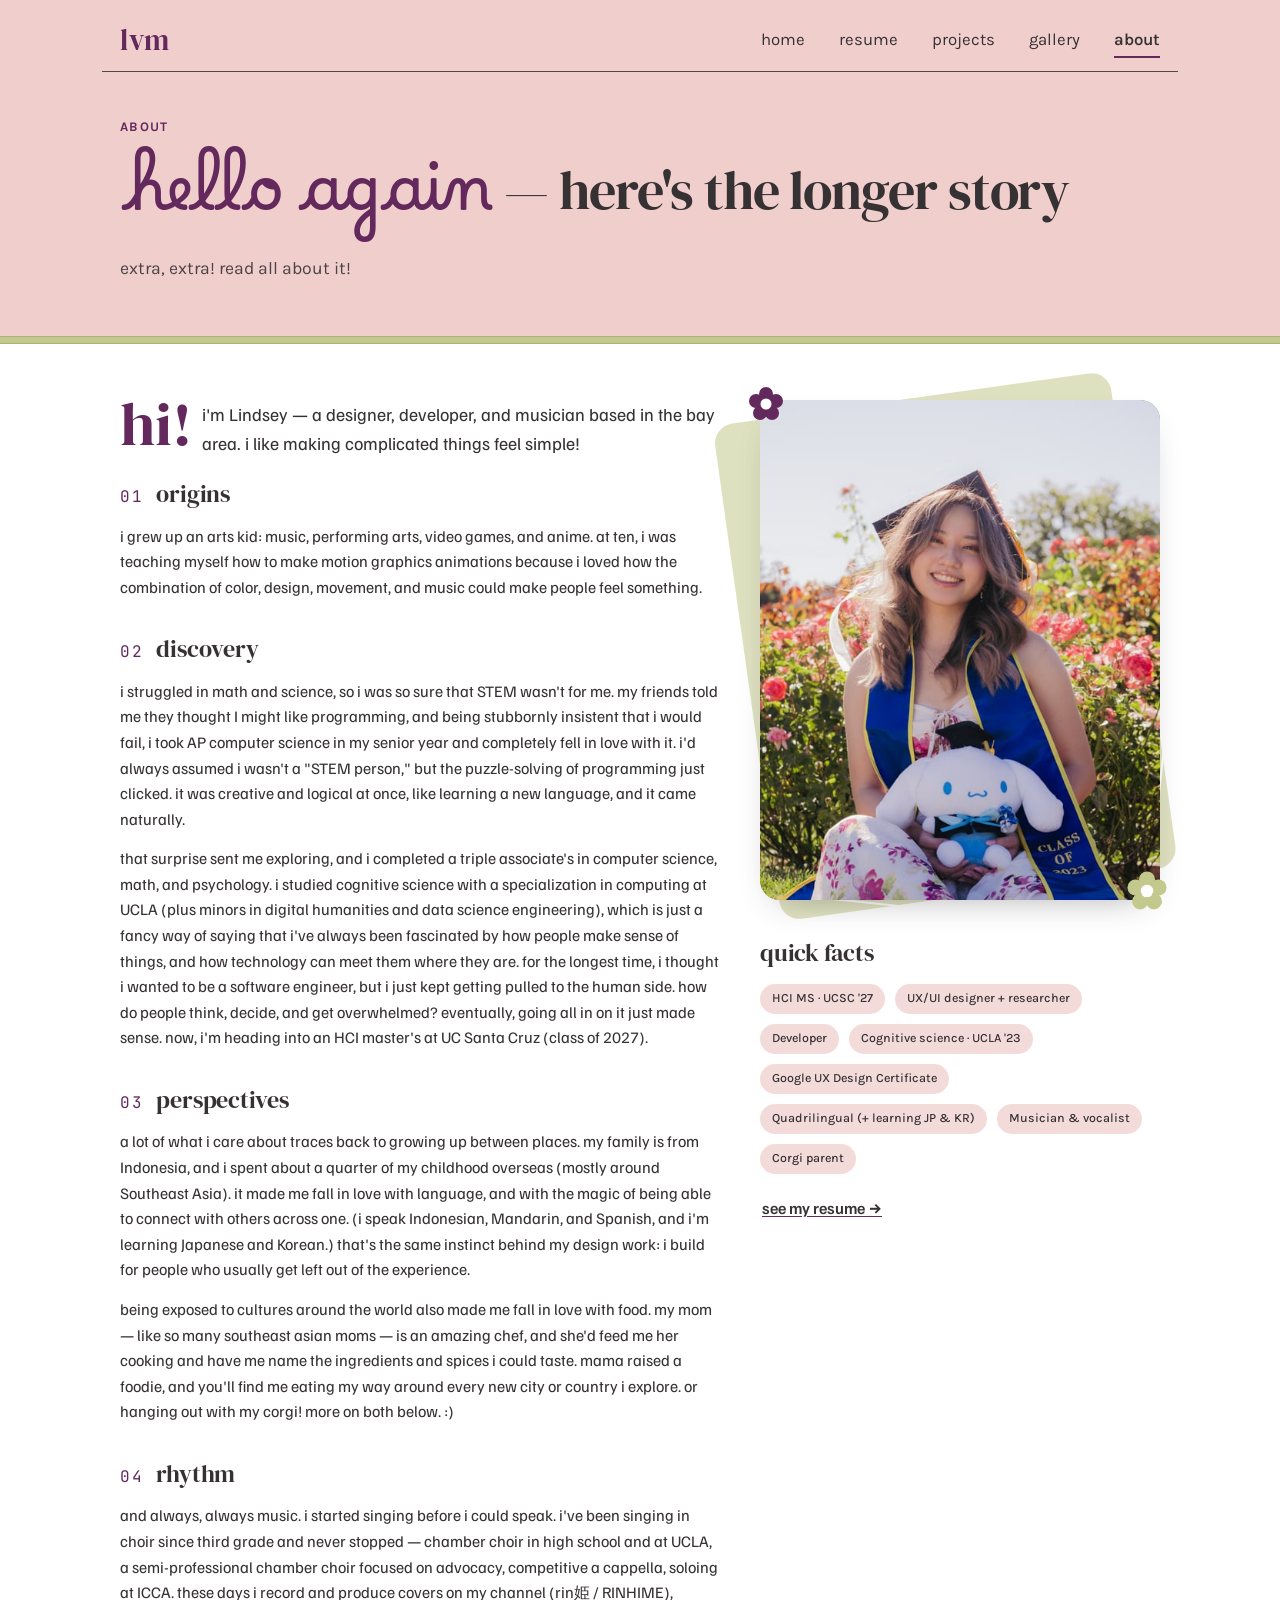
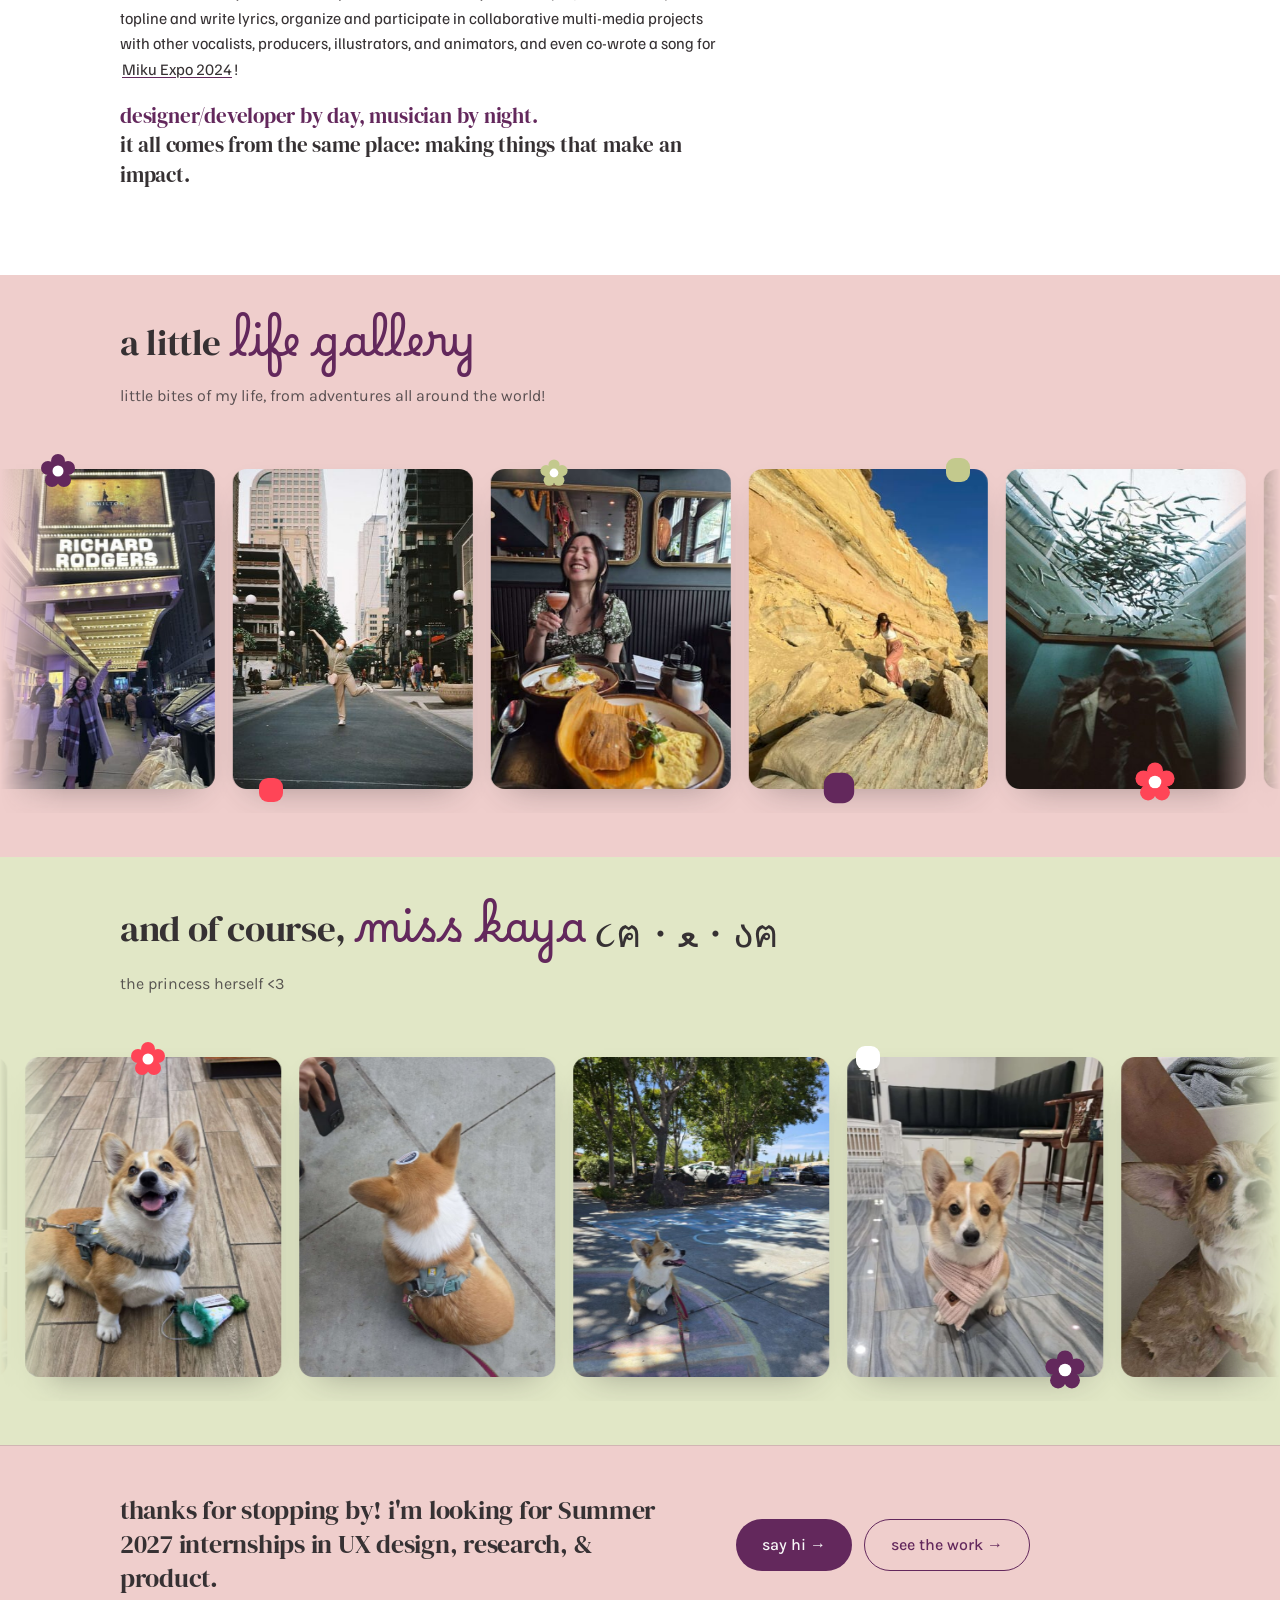
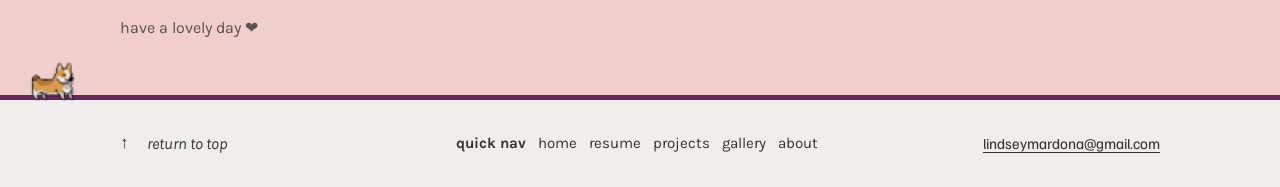
==== commit 74d634ee: "camera photo interactivity and some polish" ====
--- a/about.html
+++ b/about.html
@@ -116,7 +116,7 @@
     </section>
 
     <!-- autoscrolling life gallery -->
-    <section class="section" style="background:var(--blush);padding-top:44px;padding-bottom:52px;">
+    <section class="section" style="background:var(--blush);padding-top:38px;padding-bottom:34px;">
       <div class="wrap">
         <h2 style="font-size:clamp(1.7rem,4vw,2.3rem);margin:0 0 6px;">a little <span class="script-accent">life gallery</span></h2>
         <p style="margin:0 0 36px;color:rgba(54,49,51,.8);font-family:var(--ui);">little bites of my life, from adventures all around the world!</p>
@@ -158,12 +158,12 @@
     </section>
 
     <!-- kaya (dog) gallery -->
-    <section class="section" style="background:#E1E7C6;padding-top:48px;padding-bottom:52px;">
+    <section class="section" style="background:#E1E7C6;padding-top:42px;padding-bottom:34px;">
       <div class="wrap">
         <h2 style="font-size:clamp(1.7rem,4vw,2.3rem);margin:0 0 6px;">and of course, <span class="script-accent">miss kaya</span> <span style="font-family:var(--ui);font-size:2.4rem;vertical-align:-6px;">૮ฅ・ﻌ・აฅ</span></h2>
         <p style="margin:0 0 36px;color:rgba(54,49,51,.8);font-family:var(--ui);">the princess herself &lt;3</p>
       </div>
-      <div class="gal-wrap">
+      <div class="gal-wrap kaya-wrap">
         <svg class="gal-accent a1" viewBox="0 0 40 40" aria-hidden="true"><g fill="#FF4557"><circle cx="20" cy="10" r="7"/><circle cx="30" cy="17" r="7"/><circle cx="26" cy="29" r="7"/><circle cx="14" cy="29" r="7"/><circle cx="10" cy="17" r="7"/></g><circle cx="20" cy="20" r="5.5" fill="#fff"/></svg>
         <svg class="gal-accent a2" viewBox="0 0 40 40" aria-hidden="true"><g fill="#63285C"><circle cx="20" cy="10" r="7"/><circle cx="30" cy="17" r="7"/><circle cx="26" cy="29" r="7"/><circle cx="14" cy="29" r="7"/><circle cx="10" cy="17" r="7"/></g><circle cx="20" cy="20" r="5.5" fill="#fff"/></svg>
         <svg class="gal-accent a3" viewBox="0 0 30 30" aria-hidden="true"><rect x="3" y="3" width="24" height="24" rx="9" fill="#FFFFFF"/></svg>
--- a/styles.css
+++ b/styles.css
@@ -107,7 +107,7 @@
 .portrait .frame-bg.bg1 { background: rgba(195,201,141,0.55); transform: rotate(-13deg) translate(-18px,-6px); }
 .portrait .frame-bg.bg2 { border: 2.5px solid var(--coral); transform: rotate(5deg) translate(18px,18px); }
 .portrait .accent { position: absolute; z-index: 3; transition: transform .45s cubic-bezier(.34,1.56,.64,1); pointer-events: none; }
-.portrait .accent.f1 { top: -22px; left: -16px; width: 46px; }
+.portrait .accent.f1 { top: -12px; left: -16px; width: 46px; }
 .portrait .accent.f2 { bottom: -20px; right: -12px; width: 54px; }
 .portrait .accent.sq { top: 36%; right: -24px; width: 30px; }
 .portrait:hover .accent.f1 { transform: rotate(-24deg) scale(1.12); }
@@ -345,7 +345,7 @@
 /* case-study impact cards (text variant) */
 .cs-stat.text .n { font-size: 1.08rem; line-height: 1.25; }
 
-/* phone mockups (gingko project page) */
+/* phone mockups (ginkgo project page) */
 .phones { display: flex; justify-content: center; align-items: flex-start; flex-wrap: wrap; gap: 20px; }
 .phone { width: 208px; height: 450px; background: #1b1b1b; border-radius: 34px; padding: 9px; box-shadow: var(--shadow-lg); position: relative; }
 .phone::before { content: ""; position: absolute; top: 15px; left: 50%; transform: translateX(-50%); width: 54px; height: 7px; background: #000; border-radius: 5px; z-index: 2; }
@@ -361,7 +361,8 @@
 .gal-wrap { position: relative; margin: 8px 0 10px; }
 .marquee { overflow: hidden; -webkit-mask-image: linear-gradient(90deg, transparent, #000 5%, #000 95%, transparent); mask-image: linear-gradient(90deg, transparent, #000 5%, #000 95%, transparent); }
 .marquee-track { display: flex; gap: 18px; width: max-content; animation: scrollx 46s linear infinite; }
-.marquee:hover .marquee-track, .marquee:focus-within .marquee-track { animation-play-state: paused; }
+/* only the welcome-bar marquee pauses on band hover; the galleries pause per-photo in JS */
+.hello-bar .marquee:hover .marquee-track, .hello-bar .marquee:focus-within .marquee-track { animation-play-state: paused; }
 .marquee img { height: 300px; width: auto; border-radius: 14px; box-shadow: var(--shadow); -webkit-user-drag: none; user-select: none; }
 @keyframes scrollx { from { transform: translateX(0); } to { transform: translateX(-50%); } }
 .gal-accent { position: absolute; z-index: 3; pointer-events: none; transition: transform .5s cubic-bezier(.34,1.56,.64,1); }
@@ -1806,11 +1807,12 @@
 @media (max-width: 920px) {
   .hero-grid { grid-template-columns: 1fr; align-items: start; }
   .hero-left { justify-content: flex-start; }
-  .portrait { order: -1; justify-self: center; transform: none; margin: 0 auto 4px; --pf: clamp(200px, 60vw, 264px); }
-}
-
-/* collab clips share ONE soft-pink→white gradient across the track; dark text like the a cappella clip */
-.collab-blob { background-image: linear-gradient(to right, #EFC7C4, #FFFFFF); background-repeat: no-repeat;
+  /* right-align the pfp; leave room on the right so the white outline square clears the edge */
+  .portrait { order: -1; justify-self: end; transform: none; margin: 0 24px 4px 0; --pf: clamp(196px, 56vw, 262px); }
+}
+
+/* each collab clip has its own soft-pink → very-light-pink gradient; dark text like the a cappella clip */
+.collab-blob { background-image: linear-gradient(to right, #ECC1BE, #FBECEA); background-repeat: no-repeat;
   box-shadow: inset 0 0 0 1px rgba(54,49,51,.12), 0 1px 3px rgba(54,49,51,.14); }
 .collab-blob:hover { filter: brightness(1.02); }
 .collab-blob .clip-name { color: var(--ink); text-decoration-color: rgba(54,49,51,.4); }
@@ -1823,3 +1825,395 @@
 /* resume actions: email + LinkedIn stay together, dropping to their own line as a pair
    (flex:0 0 auto so the pair never shrinks to squeeze beside "download") */
 .ra-group { display: flex; gap: 14px; flex-wrap: wrap; flex: 0 0 auto; }
+
+/* ============================================================ ROUND 62 — Ginkgo case study: takeaways, subheads, audit table, references ============================================================ */
+/* subheadings inside the read column (serif, to sit between h2 and body) */
+.cs-read h3 { font-family: var(--serif); font-weight: 500; font-size: 1.3rem; line-height: 1.15; letter-spacing: -0.01em; color: var(--ink); margin: 32px 0 10px; }
+
+/* the bolded "takeaway" line that sits directly under each heading */
+.cs-takeaway { margin: 2px 0 20px; padding: 12px 16px 12px 18px; border-left: 3px solid var(--plum);
+  background: linear-gradient(90deg, rgba(99,40,92,.055), rgba(99,40,92,0) 92%); border-radius: 0 8px 8px 0; }
+.cs-takeaway .tk { display: block; font-family: var(--ui); font-size: .66rem; font-weight: 700; letter-spacing: .14em; text-transform: uppercase; color: var(--plum); margin-bottom: 5px; }
+.cs-takeaway .tx { font-family: var(--read); font-size: 1.05rem; line-height: 1.5; font-weight: 600; color: var(--ink); }
+
+/* competitive-audit table — 6 columns, tighter type; scrolls horizontally on narrow screens */
+.cs-read table.cs-audit { min-width: 720px; font-size: .84rem; }
+.cs-read table.cs-audit th, .cs-read table.cs-audit td { padding-right: 16px; }
+.cs-read table.cs-audit .heu { color: var(--plum); }
+
+/* references block */
+.cs-refs { margin-top: 42px; padding-top: 8px; border-top: 1px solid var(--hair); }
+.cs-refs h2 { font-size: 1.2rem; }
+.cs-refs h2::before { display: none; }
+.cs-refs ol { margin: 6px 0 0; padding-left: 1.35em; }
+.cs-refs li { font-family: var(--ui); font-size: .82rem; line-height: 1.5; color: rgba(54,49,51,.7); margin-bottom: 9px; }
+.cs-refs li::marker { color: var(--plum); }
+
+/* ============================================================ ROUND 63 — DAW responsive: stacked heads + shared horizontal scroller + minimap ============================================================ */
+/* desktop: the new wrappers are invisible pass-throughs; mobile-only bits hidden */
+.daw-lane-scroll, .daw-rl-scroll, .daw-mtop { display: contents; }
+.daw-minimap, .daw-mhead { display: none; }
+
+@media (max-width: 640px) {
+  /* copy swap + restored session filename */
+  .daw-note .dn-wide { display: none; }
+  .daw-note .dn-mobile { display: inline; }
+  .daw-session { display: block; width: 100%; }
+  .daw-bar { flex-wrap: wrap; gap: 6px 14px; }
+
+  .daw-timeline { --daw-w: 700px; overflow: visible; }
+
+  /* each track stacks: a full-width head strip, then the lane below it */
+  .daw-track, .daw-ruler { display: block; grid-template-columns: none; }
+  .daw-track { border-bottom: 1px solid rgba(54,49,51,.12); }
+  .daw-track:last-of-type { border-bottom: none; }
+  .daw-thead { width: auto; min-height: 0; padding: 7px 12px; border-right: none; border-bottom: 1px solid rgba(54,49,51,.10); gap: 8px; }
+  .newtrack .daw-thead { min-height: 0; }
+  .daw-thead .tname { font-size: 12.5px; }
+
+  /* lane + ruler become fixed-width horizontal scrollers (native bars hidden) */
+  .daw-lane-scroll { display: block; overflow-x: auto; overflow-y: hidden; -webkit-overflow-scrolling: touch; scrollbar-width: none; }
+  .daw-lane-scroll::-webkit-scrollbar { display: none; }
+  .daw-lane { position: relative; width: var(--daw-w); min-width: var(--daw-w); }
+
+  .daw-ruler .rl-head { display: none; }
+  .daw-rl-scroll { display: block; overflow-x: auto; overflow-y: hidden; scrollbar-width: none; }
+  .daw-rl-scroll::-webkit-scrollbar { display: none; }
+  .daw-ruler .rl-bars { width: var(--daw-w); }
+
+  /* the shared top strip: minimap over the ruler */
+  .daw-mtop { display: block; background: #F7F6F4; }
+  .daw-minimap { display: block; padding: 9px 12px 7px; border-bottom: 1px solid rgba(54,49,51,.10); }
+  .daw-mm-track { position: relative; display: flex; gap: 3px; height: 22px; }
+  .daw-mm-track > i { flex: 1; background: rgba(54,49,51,.09); border-radius: 2px; }
+  .daw-mm-view { position: absolute; top: -3px; bottom: -3px; left: 0; width: 45%; border: 1.6px solid var(--plum); background: rgba(99,40,92,.13); border-radius: 5px; cursor: grab; touch-action: none; }
+  .daw-mm-view:active { cursor: grabbing; }
+
+  /* per-lane playhead lines — stay visible (freeze in place) even when paused */
+  /* the playhead is off by default on mobile; it appears (and stays, frozen when paused) only after the user taps play */
+  .daw-mhead { display: block; position: absolute; top: 0; bottom: 0; left: 0; width: 1.5px; background: var(--plum); opacity: 0; pointer-events: none; }
+  .daw.mhead-armed .daw-mhead { opacity: 1; }
+  .daw-scan { display: none; }
+
+  /* dog sprite: keep its own clearance below the widget so it isn't clipped */
+  .daw { padding-bottom: 30px; }
+  footer { overflow: visible; }
+}
+
+/* ============================================================ ROUND 64 — DAW clip hover glow, collab clip height, resume pill hover ============================================================ */
+/* regular clips lighten on hover (like the collab clips), not just lift */
+.daw-clip:hover { filter: brightness(1.07); }
+.daw-file:hover { filter: brightness(1.03); }
+
+/* collab clips: full 50px height so the title + "collaboration" both fit */
+.collab-lane { min-height: 70px; }
+
+/* resume pills: once the intro animation finishes, free the transform so they lift on hover like the home buttons */
+.js .resume-actions .pill.anim-done { animation: none !important; opacity: 1; }
+
+/* ============================================================ ROUND 65 — header entrances: cursive floats soft, home headings letter-bounce, everything else smooth ============================================================ */
+/* neutralize the old hero fades so the new entrances drive hello / name / roles */
+.hero .hello, .hero .name, .hero .roles { animation: none; }
+
+/* cursive words float in — soft, gentle, floaty (single easy overshoot, no hard dip) */
+.js .float-el, .js .seg-h .seg-float { opacity: 0; }
+.float-el.float-go { animation: floatIn 1.15s cubic-bezier(.26,1.45,.5,1) both; }
+.seg-h.seg-go .seg-float { display: inline-block; animation: floatIn 1.15s cubic-bezier(.26,1.45,.5,1) both; }
+/* one smooth spring: rises from below, gently overshoots, and settles — no pause at the peak */
+@keyframes floatIn {
+  0%   { opacity: 0; transform: translateY(24px); }
+  100% { opacity: 1; transform: translateY(0); }
+}
+
+/* the non-cursive parts of a header just fade in smooth (inline → wraps naturally) */
+.js .seg-h .seg-smooth { opacity: 0; }
+.seg-h.seg-go .seg-smooth { animation: fadeSoft .6s ease both; }
+@keyframes fadeSoft { from { opacity: 0; } to { opacity: 1; } }
+
+/* the one-line header blurb fades in a beat after the cursive (delay set inline) */
+.js .lead-anim { opacity: 0; }
+.lead-anim.lead-go { animation: fadeSoft .6s ease both; }
+
+/* the two home headings bounce gently, letter by letter */
+.js .lb-h .ltr { display: inline-block; opacity: 0; }
+.lb-h.lb-go .ltr { animation: letterBounce .58s cubic-bezier(.2,.82,.3,1.15) both; }
+@keyframes letterBounce {
+  0%   { opacity: 0; transform: translateY(14px); }
+  55%  { opacity: 1; transform: translateY(-4px); }
+  100% { opacity: 1; transform: translateY(0); }
+}
+
+/* roles: word by word, smooth (fade + gentle push, no bounce); glow + lift on hover */
+.js .roles .rw { display: inline-block; opacity: 0; }
+.roles.rw-go .rw { animation: smoothPush .55s cubic-bezier(.2,.7,.3,1) both; }
+@keyframes smoothPush { 0% { opacity: 0; transform: translateY(10px); } 100% { opacity: 1; transform: translateY(0); } }
+.rw-done { opacity: 1 !important; animation: none !important; }
+.roles .rw { transition: transform .2s ease, color .2s ease, text-shadow .2s ease; cursor: default; }
+.roles .rw:hover { transform: translateY(-3px); color: var(--plum); text-shadow: 0 1px 16px rgba(99,40,92,.28); }
+
+/* the name is hidden until it starts typing (avoids a flash of the full text) */
+.js .name-anim { opacity: 0; }
+
+/* blinking caret for the typed name */
+.type-caret { display: inline-block; width: 2px; height: 1.02em; background: var(--plum); margin-left: 3px; vertical-align: -0.12em; animation: caretBlink 1.05s steps(1) infinite; }
+@keyframes caretBlink { 0%, 50% { opacity: 1; } 50.01%, 100% { opacity: 0; } }
+
+@media (prefers-reduced-motion: reduce) {
+  .float-el, .seg-h .seg, .lb-h .ltr, .roles .rw, .name-anim, .lead-anim { opacity: 1 !important; animation: none !important; }
+  .type-caret { display: none; }
+}
+
+/* ============================================================ ROUND 66 — singer copy width + keep the spotify arrow attached ============================================================ */
+.singer p { max-width: 720px; }
+.singer p a { white-space: nowrap; }
+
+/* ============================================================ ROUND 67 — more clearance below the DAW so the walking corgi doesn't hop into it ============================================================ */
+.daw { padding-bottom: 50px; }
+@media (max-width: 640px) { .daw { padding-bottom: 58px; } }
+
+/* ============================================================ ROUND 68 — flowers & squares rotate slowly + float (independent transform props) ============================================================ */
+@keyframes accSpin  { from { rotate: 0deg; } to { rotate: 360deg; } }
+@keyframes accFloat { 0%, 100% { translate: 0 0; } 50% { translate: 2px -7px; } }
+
+/* ============================================================ ROUND 69 — animated corgi sprite + D-pad ============================================================ */
+.corgi-stage { position: absolute; left: 0; right: 0; top: -46px; height: 48px; z-index: 6; pointer-events: none; }
+.corgi { position: absolute; left: 0; bottom: 0; width: 64px; height: 44px; background-repeat: no-repeat; background-size: auto 44px; background-position: 0 0; transform-origin: center bottom; cursor: pointer; pointer-events: auto; }
+.corgi.a-idle1 { background-image: url(assets/corgi-idle1.png); animation: cg5 1.4s steps(5) infinite; }
+.corgi.a-idle2 { background-image: url(assets/corgi-idle2.png); animation: cg5 1.25s steps(5) infinite; }
+.corgi.a-walk  { background-image: url(assets/corgi-walk.png);  animation: cg5 .62s steps(5) infinite; }
+.corgi.a-run   { background-image: url(assets/corgi-run.png);   animation: cg8 .56s steps(8) infinite; }
+.corgi.a-sniff { background-image: url(assets/corgi-sniff.png); animation: cg8 1s steps(8) infinite; }
+.corgi.a-sniffwalk { background-image: url(assets/corgi-sniffwalk.png); animation: cg8 .85s steps(8) infinite; }
+.corgi.a-sit   { background-image: url(assets/corgi-sit.png);   animation: cg9 .7s steps(9) forwards; }
+.corgi.a-jump  { background-image: url(assets/corgi-jump.png);  animation: cg11 .66s steps(11) forwards; }
+@keyframes cg5  { from { background-position-x: 0; } to { background-position-x: -320px; } }
+@keyframes cg8  { from { background-position-x: 0; } to { background-position-x: -512px; } }
+@keyframes cg9  { from { background-position-x: 0; } to { background-position-x: -576px; } }
+@keyframes cg11 { from { background-position-x: 0; } to { background-position-x: -704px; } }
+
+/* the D-pad indicator that appears when you click the corgi (desktop) — shows which
+   arrow keys to press and highlights them; it is not itself clickable */
+.corgi-dpad { position: absolute; bottom: 50px; left: 0; transform: translateX(-50%); display: grid; grid-template-columns: repeat(3, 21px); grid-template-rows: repeat(2, 21px); gap: 3px; pointer-events: none; opacity: 0; transition: opacity .18s ease; }
+.corgi-dpad.in { opacity: 1; }
+.cdp { display: flex; align-items: center; justify-content: center; width: 21px; height: 21px; border-radius: 5px; background: rgba(99,40,92,.85); color: #fff; font: 700 13px/1 var(--ui); box-shadow: 0 2px 6px rgba(54,49,51,.3); transition: background .12s ease, transform .1s ease; }
+.cdp.active { background: #FF4557; transform: scale(1.12); }
+.cdp-up { grid-column: 2; grid-row: 1; } .cdp-left { grid-column: 1; grid-row: 2; }
+.cdp-down { grid-column: 2; grid-row: 2; } .cdp-right { grid-column: 3; grid-row: 2; }
+
+@media (prefers-reduced-motion: reduce) { .corgi { animation: none !important; } }
+
+/* ============================================================ ROUND 70 — header entrances restored + refined: cursive damped-bounces, serif pushes from the left, lead pushes up from below ============================================================ */
+/* cursive words (.hello + .script-accent) bounce in: up, down, up, down, settling —
+   amplitude decays like real damped motion; ease-in-out per segment so it never lingers at a peak */
+.float-el.float-go { animation: floatIn 1.3s linear both; }
+.seg-h.seg-go .seg-float { display: inline-block; animation: floatIn 1.3s linear both; }
+@keyframes floatIn {
+  0%   { opacity: 0; transform: translateY(24px);  animation-timing-function: cubic-bezier(.25,0,.5,1); }
+  27%  { opacity: 1; transform: translateY(-10px); animation-timing-function: cubic-bezier(.32,0,.5,1); }
+  45%  { opacity: 1; transform: translateY(6px);   animation-timing-function: cubic-bezier(.45,0,.5,1); }
+  62%  { opacity: 1; transform: translateY(-4px);  animation-timing-function: cubic-bezier(.45,0,.5,1); }
+  77%  { opacity: 1; transform: translateY(2px);   animation-timing-function: cubic-bezier(.45,0,.5,1); }
+  90%  { opacity: 1; transform: translateY(-1px);  animation-timing-function: cubic-bezier(.45,0,.5,1); }
+  100% { opacity: 1; transform: translateY(0); }
+}
+
+/* serif parts of a hero heading push in from the left (was a plain fade) */
+.seg-h.seg-go .seg-smooth { display: inline-block; animation: segLeft .62s cubic-bezier(.22,.72,.28,1) both; }
+@keyframes segLeft { 0% { opacity: 0; transform: translateX(-26px); } 100% { opacity: 1; transform: translateX(0); } }
+
+/* the lead blurb pushes up from below, a beat after the heading (was a plain fade) */
+.lead-anim.lead-go { animation: leadUp .7s cubic-bezier(.22,.72,.28,1) .22s both; }
+@keyframes leadUp { 0% { opacity: 0; transform: translateY(18px); } 100% { opacity: 1; transform: translateY(0); } }
+
+/* ============================================================ ROUND 71 — corgi hold-last-frame + D-pad glyph centering; carousel hover-expand; glow+raise on cursive labels & resume headings; education left bar ============================================================ */
+/* sit & jump are one-shot: step through every real frame and HOLD the last one
+   (jump-none lands on the final frame instead of the blank cell past the strip) */
+.corgi.a-sit  { animation: cg9 .7s steps(9, jump-none) forwards; }
+.corgi.a-jump { animation: cg11 .66s steps(11, jump-none) forwards; }
+@keyframes cg9  { from { background-position-x: 0; } to { background-position-x: -512px; } }
+@keyframes cg11 { from { background-position-x: 0; } to { background-position-x: -640px; } }
+
+/* D-pad glyph wrapper — holds a centered SVG arrow */
+.cdp-g { display: block; width: 13px; height: 13px; line-height: 0; }
+.cdp-g svg { display: block; width: 100%; height: 100%; }
+
+/* life gallery: hovering a photo lifts and enlarges it, pulling it forward over its
+   neighbours (the strip is already frozen on hover, so it stays put) */
+.gal-wrap .marquee { padding: 30px 0; }
+.gal-wrap .marquee img { position: relative; z-index: 1; transition: transform .35s cubic-bezier(.34,1.4,.5,1), box-shadow .35s ease; }
+.gal-wrap .marquee img:hover { transform: scale(1.12) translateY(-3px); z-index: 6; box-shadow: 0 20px 44px rgba(54,49,51,.34); }
+
+/* glow + raise on the cursive section labels (life gallery, miss kaya) — uses the
+   independent `translate` property so it composes with the entrance `transform` */
+.section h2 .script-accent { cursor: default; transition: translate .2s ease, color .2s ease, text-shadow .2s ease; }
+.section h2 .script-accent:hover { translate: 0 -3px; color: var(--plum); text-shadow: 0 1px 16px rgba(99,40,92,.28); }
+
+/* glow + raise on the resume heading labels (education, experience, …) */
+.res-block > h2 { cursor: default; transition: transform .2s ease, color .2s ease, text-shadow .2s ease; }
+.res-block > h2:hover { transform: translateY(-3px); color: var(--plum); text-shadow: 0 1px 16px rgba(99,40,92,.28); }
+
+/* education entries: no left bar, but keep the 20px indent so their text lines up
+   with the experience entries below (which sit inside their own left-bar padding) */
+.rz-edu { padding-left: 20px; }
+
+/* ============================================================ ROUND 72 — corgi intro hint + arrow centering; roles fade plum→gray; resume underline stays put; about cursive fade-push + serif spacing; bigger uncut image hover ============================================================ */
+/* the "use arrow keys to move" hint shown beside the corgi on first click */
+.corgi-hint { position: absolute; bottom: 6px; white-space: nowrap; font: 600 12px/1 var(--ui); color: var(--plum); background: rgba(255,255,255,.85); padding: 5px 10px; border-radius: 999px; box-shadow: 0 2px 7px rgba(54,49,51,.2); opacity: 0; transition: opacity .2s ease; pointer-events: none; z-index: 7; }
+.corgi-hint.in { opacity: 1; }
+/* nudge the up-arrow glyph down a touch more so it sits centered in its key */
+.cdp-up .cdp-g { transform: translateY(2px); }
+
+/* roles animate in tinted plum, then settle to the usual dark gray */
+.roles.rw-go .rw { animation: rolePush .62s cubic-bezier(.2,.7,.3,1) both; }
+@keyframes rolePush {
+  0%   { opacity: 0; transform: translateY(10px); color: var(--plum); }
+  45%  { opacity: 1; transform: translateY(0); color: var(--plum); }
+  100% { opacity: 1; transform: translateY(0); color: rgba(54,49,51,.85); }
+}
+
+/* resume heading hover: the label lifts + glows, but the little underline stays put */
+.res-block > h2::after { transition: transform .2s ease; }
+.res-block > h2:hover::after { transform: translateY(3px); }
+
+/* keep the space between a bare-text serif word and the cursive that follows it
+   (inline-block was swallowing the trailing space) */
+.seg-h .seg { white-space: pre-wrap; }
+
+/* about section cursive (life gallery, miss kaya): smooth fade + push up, no bounce */
+.section h2.seg-h.seg-go .seg-float { animation: leadUp .7s cubic-bezier(.22,.72,.28,1) both; }
+
+/* life gallery: bigger lift on hover, with room so the drop shadow isn't clipped */
+.gal-wrap .marquee { padding: 78px 0; }
+.gal-wrap .marquee img:hover { transform: scale(1.2) translateY(-5px); z-index: 6; box-shadow: 0 16px 34px rgba(54,49,51,.4); }
+
+/* ============================================================ ROUND 73 — restore the gentle roles push; drop the about-cursive hover; lift the corgi hint clear of the footer bar ============================================================ */
+/* roles push travels the full duration again (gentle), still tinted plum then settling gray */
+.roles.rw-go .rw { animation: rolePush .55s cubic-bezier(.2,.7,.3,1) both; }
+@keyframes rolePush {
+  0%   { opacity: 0; transform: translateY(10px); color: var(--plum); }
+  55%  { color: var(--plum); }
+  100% { opacity: 1; transform: translateY(0); color: rgba(54,49,51,.85); }
+}
+
+/* no hover treatment on the life gallery / miss kaya cursive */
+.section h2 .script-accent,
+.section h2 .script-accent:hover { translate: 0 0; text-shadow: none; transition: none; }
+
+/* keep the "use arrow keys" bubble above the footer's purple divider */
+.corgi-hint { bottom: 18px; }
+
+/* ============================================================ ROUND 74 — life gallery back to its old height; hover now grows the photo modestly and pushes its neighbours aside (small shadow, no leap off the page) ============================================================ */
+.gal-wrap .marquee { padding: 34px 0; }
+.gal-wrap .marquee img { transition: transform .32s cubic-bezier(.2,.7,.3,1), box-shadow .32s ease; }
+.gal-wrap .marquee img:hover { transform: scale(1.14); z-index: 6; box-shadow: 0 3px 8px rgba(54,49,51,.2); }
+
+/* ============================================================ ROUND 75 — galleries: scroll pauses only over a photo (JS sets it on the track); the band itself never pauses since the base rule is now scoped to the welcome bar ============================================================ */
+
+/* ============================================================ ROUND 76 — D-pad now uses centered SVG arrows, so no per-glyph nudging is needed ============================================================ */
+.cdp-g, .cdp-up .cdp-g, .cdp-down .cdp-g { transform: none; }
+
+/* ============================================================ ROUND 77 — mobile footer restructured to design 2b: grouped 2-col nav + email, then a full-width return-to-top bar closing the page ============================================================ */
+@media (max-width: 640px) {
+  .foot { display: flex; flex-direction: column; align-items: stretch; text-align: left; gap: 22px; }
+  /* quick nav: a mono label over a real two-column list */
+  .foot .quick { order: 1; display: grid; grid-template-columns: 1fr 1fr; gap: 2px 20px; text-align: left; }
+  .foot .quick .label { grid-column: 1 / -1; font-size: 0; line-height: 1; margin: 0 0 4px; }
+  .foot .quick .label::before { content: "quick nav"; font-family: var(--ui); font-size: .64rem; font-weight: 700; letter-spacing: .16em; text-transform: uppercase; color: rgba(54,49,51,.5); }
+  .foot .quick a { margin: 0; padding: 9px 2px; font-size: 1.05rem; }
+  /* email sits under a hairline */
+  .foot .foot-email { order: 2; text-align: left; border-top: 1px solid rgba(54,49,51,.14); padding-top: 18px; }
+  /* return to top: a wide bar that closes the footer, edge to edge */
+  .foot .to-top { order: 3; margin: 4px -24px -30px; height: 52px; display: flex; align-items: center; justify-content: center; gap: 9px; background: rgba(255,255,255,.4); border-top: 1px solid rgba(54,49,51,.12); font-style: italic; font-size: .96rem; color: var(--plum); }
+  .foot .to-top .circle { width: auto; height: auto; border: none; }
+  .foot .to-top .circle svg { width: 15px; height: 15px; }
+  .foot .to-top:hover .circle { background: none; color: var(--plum); }
+}
+
+/* ============================================================ ROUND 78 — camera-lens lightbox for the about galleries (click a photo to open) ============================================================ */
+.cam { position: fixed; inset: 0; z-index: 120; display: grid; place-items: center; padding: 30px; background: rgba(60,54,50,.34); -webkit-backdrop-filter: blur(8px); backdrop-filter: blur(8px); opacity: 0; transition: opacity .22s ease; }
+.cam.cam-in { opacity: 1; }
+.cam[hidden] { display: none; }
+.cam-stage { display: flex; align-items: center; gap: 16px; position: relative; }
+
+/* the lens frame */
+.cam-lens { position: relative; margin: 0; background: #F6F1E9; border: 1px solid rgba(99,40,92,.22); border-radius: 20px; padding: 18px 18px 14px; box-shadow: 0 40px 90px rgba(40,26,40,.42); --lbh: min(58vh, 500px); --lbw: calc(var(--lbh) * 0.78); animation: lbPop .34s cubic-bezier(.2,.9,.3,1) both; }
+@keyframes lbPop { 0% { opacity: 0; transform: scale(.96) translateY(8px); } 100% { opacity: 1; transform: none; } }
+
+.cam-top { display: flex; justify-content: space-between; align-items: center; gap: 18px; font-family: 'JetBrains Mono', ui-monospace, monospace; font-size: 11px; letter-spacing: .16em; color: var(--plum); margin-bottom: 12px; }
+.cam-rec { display: flex; align-items: center; gap: 7px; white-space: nowrap; }
+.cam-dot { width: 8px; height: 8px; border-radius: 50%; background: var(--coral); animation: lbBlink 1.4s steps(1, end) infinite; }
+@keyframes lbBlink { 0%, 100% { opacity: 1; } 50% { opacity: .15; } }
+.cam-exif { color: #9d7d99; white-space: nowrap; }
+
+.cam-photo { position: relative; width: var(--lbw); height: var(--lbh); border-radius: 8px; overflow: hidden; background: #e9e2d6; }
+.cam-img { width: 100%; height: 100%; object-fit: cover; display: block; }
+.cam-photo.cam-dev .cam-img { animation: lbDevelop .5s ease both; }
+@keyframes lbDevelop { 0% { opacity: 0; transform: scale(1.05); filter: brightness(2.3) contrast(.9); } 45% { opacity: 1; } 100% { opacity: 1; transform: none; filter: none; } }
+
+/* focus reticle overlay */
+.cam-reticle { position: absolute; inset: 0; pointer-events: none; }
+.cam-c { position: absolute; width: 30px; height: 30px; filter: drop-shadow(0 1px 2px rgba(40,20,40,.5)); }
+.cam-tl { top: 9px; left: 9px; border-top: 2.5px solid #F6F1E9; border-left: 2.5px solid #F6F1E9; border-radius: 3px 0 0 0; }
+.cam-tr { top: 9px; right: 9px; border-top: 2.5px solid #F6F1E9; border-right: 2.5px solid #F6F1E9; border-radius: 0 3px 0 0; }
+.cam-bl { bottom: 9px; left: 9px; border-bottom: 2.5px solid #F6F1E9; border-left: 2.5px solid #F6F1E9; border-radius: 0 0 0 3px; }
+.cam-br { bottom: 9px; right: 9px; border-bottom: 2.5px solid #F6F1E9; border-right: 2.5px solid #F6F1E9; border-radius: 0 0 3px 0; }
+.cam-focus { position: absolute; top: 50%; left: 50%; width: 74px; height: 74px; margin: -37px 0 0 -37px; border: 1.5px solid rgba(246,241,233,.9); border-radius: 4px; animation: lbPulse 2.4s ease-in-out infinite; }
+@keyframes lbPulse { 0%, 100% { opacity: .9; transform: scale(1); } 50% { opacity: .35; transform: scale(1.12); } }
+.cam-cross-v { position: absolute; top: 50%; left: 50%; width: 1px; height: 16px; margin: -8px 0 0 0; background: rgba(246,241,233,.85); }
+.cam-cross-h { position: absolute; top: 50%; left: 50%; width: 16px; height: 1px; margin: 0 0 0 -8px; background: rgba(246,241,233,.85); }
+
+.cam-bottom { display: flex; justify-content: space-between; align-items: flex-end; gap: 20px; margin-top: 12px; font-family: 'JetBrains Mono', ui-monospace, monospace; color: var(--plum); }
+.cam-cap { font-size: 12.5px; letter-spacing: .02em; }
+.cam-count { font-size: 11px; color: #9d7d99; }
+
+/* close button */
+.cam-close { position: absolute; top: -13px; right: -13px; width: 36px; height: 36px; border-radius: 50%; border: 1.5px solid var(--plum); background: var(--plum); color: #F6F1E9; cursor: pointer; display: grid; place-items: center; box-shadow: 0 4px 12px rgba(40,20,40,.32); transition: transform .18s ease; }
+.cam-close svg { width: 15px; height: 15px; }
+.cam-close:hover { transform: rotate(90deg) scale(1.09); }
+
+/* prev / next arrows */
+.cam-nav { flex: none; width: 54px; height: 54px; border-radius: 50%; border: 1.5px solid var(--plum); background: #F6F1E9; color: var(--plum); cursor: pointer; display: grid; place-items: center; box-shadow: 0 6px 18px rgba(40,20,40,.26); opacity: .94; transition: transform .16s ease, background .16s ease, color .16s ease, opacity .16s ease; }
+.cam-nav svg { width: 22px; height: 22px; }
+.cam-nav:hover { background: var(--plum); color: #F6F1E9; opacity: 1; }
+.cam-prev:hover { transform: translateX(-3px) scale(1.06); }
+.cam-next:hover { transform: translateX(3px) scale(1.06); }
+
+@media (max-width: 640px) {
+  .cam { padding: 16px; }
+  .cam-lens { --lbw: min(84vw, calc(62vh * .78)); --lbh: calc(var(--lbw) / .78); border-radius: 16px; padding: 14px 14px 12px; }
+  /* arrows float over the photo edges so the frame can stay large */
+  .cam-nav { position: absolute; top: 50%; width: 42px; height: 42px; margin-top: -21px; opacity: .86; box-shadow: 0 4px 12px rgba(40,20,40,.34); }
+  .cam-nav svg { width: 17px; height: 17px; }
+  .cam-prev { left: 4px; } .cam-next { right: 4px; }
+  .cam-prev:hover { transform: scale(1.06); } .cam-next:hover { transform: scale(1.06); }
+}
+@media (prefers-reduced-motion: reduce) {
+  .lb, .cam-lens, .cam-dot, .cam-focus, .cam-photo.cam-dev .cam-img { animation: none; }
+}
+
+/* ROUND 78 fix — keep the caption on one line and the counter clear of it */
+.cam-bottom { align-items: baseline; }
+.cam-cap { flex: 1 1 auto; min-width: 0; overflow: hidden; text-overflow: ellipsis; white-space: nowrap; }
+.cam-count { flex: none; }
+
+/* ROUND 78 fix 2 — lock the top/bottom rows to the photo width so a long caption
+   ellipsizes instead of stretching the frame (keeps every photo the same modal size) */
+.cam-top, .cam-bottom { width: var(--lbw); box-sizing: border-box; }
+
+/* ============================================================ ROUND 79 — about galleries: bigger photos + tighter band (less empty space above/below); flowers & squares pulled back onto the photo edges; kaya's nudged so they don't line up with the life gallery's ============================================================ */
+.marquee img { height: 320px; }
+.gal-wrap .marquee { padding: 24px 0; }
+.gal-wrap .marquee img:hover { transform: scale(1.1); box-shadow: 0 2px 6px rgba(54,49,51,.2); }
+
+/* accents sit on the photo's top/bottom edges again (24px padding pulled the photos in) */
+.gal-accent.a1 { top: 6px; }
+.gal-accent.a3 { top: 10px; }
+.gal-accent.a4 { top: 12px; }
+.gal-accent.a2 { bottom: 8px; }
+.gal-accent.a5 { bottom: 6px; }
+.gal-accent.a6 { top: auto; bottom: 8px; }
+
+/* kaya's flowers/squares shifted sideways so they don't align with the life gallery's above */
+.kaya-wrap .gal-accent.a1 { left: 10%; }
+.kaya-wrap .gal-accent.a2 { right: 15%; }
+.kaya-wrap .gal-accent.a3 { right: 31%; }
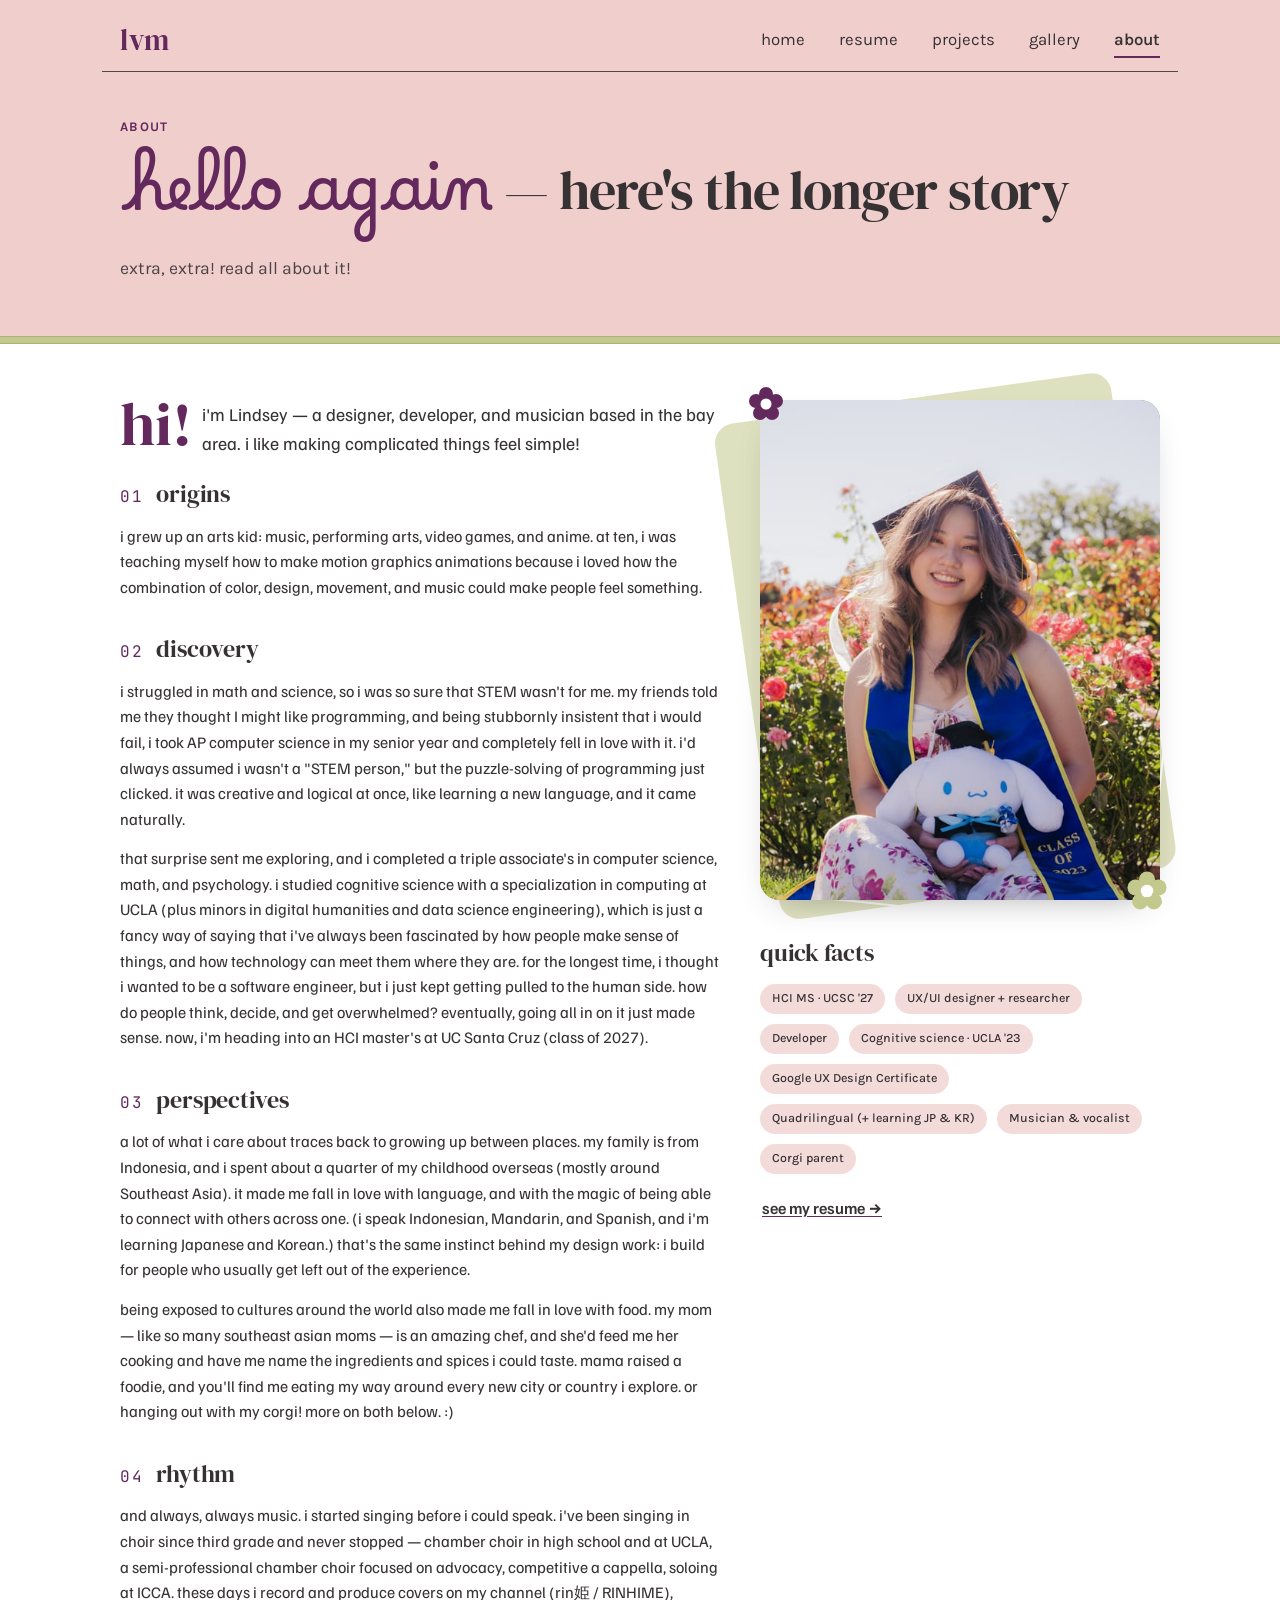
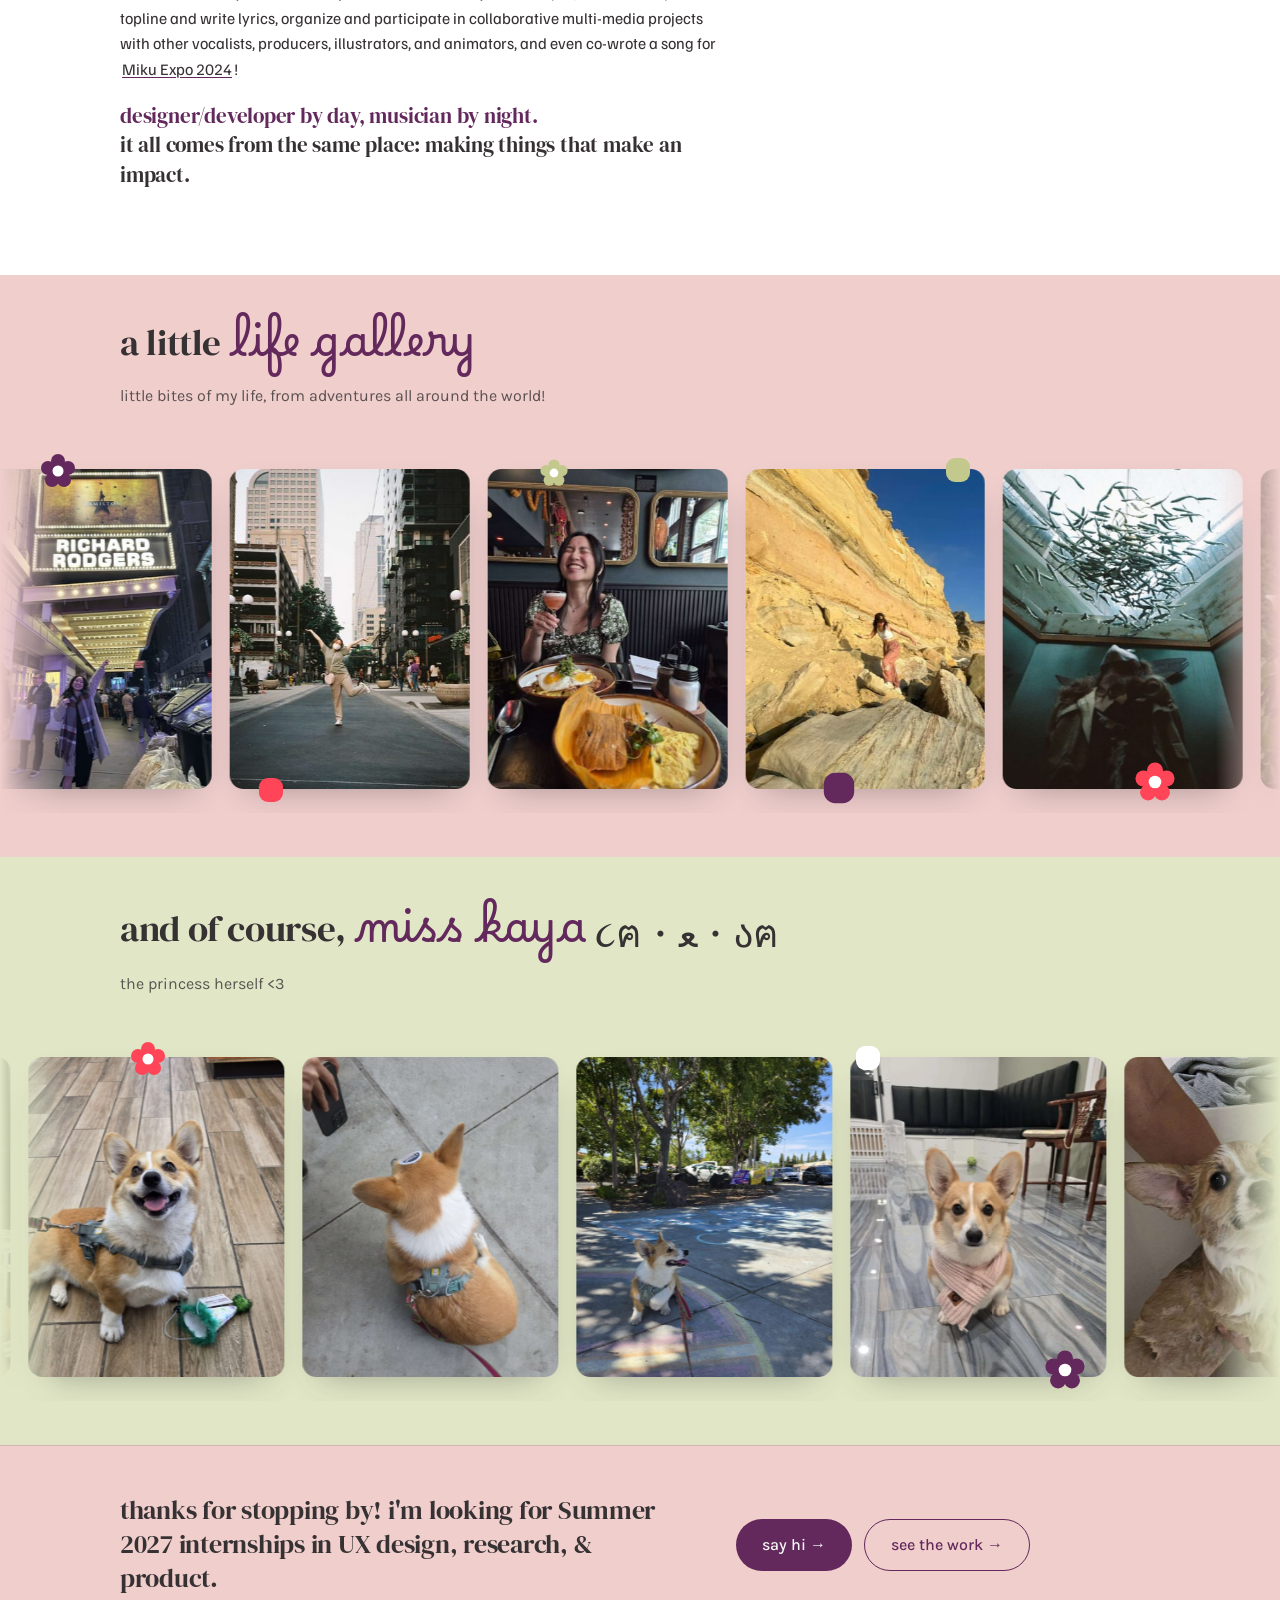
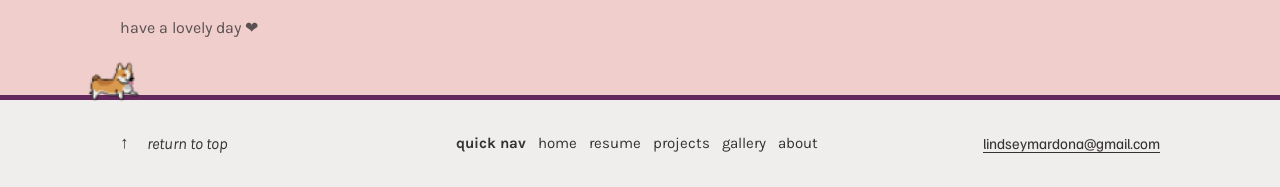
==== commit be46b802: "updated carousel pic captions" ====
--- a/about.html
+++ b/about.html
@@ -130,17 +130,17 @@
         <svg class="gal-accent a6" viewBox="0 0 30 30" aria-hidden="true"><rect x="3" y="3" width="24" height="24" rx="9" fill="#FF4557"/></svg>
         <div class="marquee">
           <div class="marquee-track">
-            <img src="assets/about-5.jpg" alt="Lindsey outside a Broadway theater" />
-            <img src="assets/about-10.jpg" alt="Lindsey posing in an empty downtown Seattle street" />
-            <img src="assets/about-2.jpg" alt="Lindsey at a restaurant" />
-            <img src="assets/about-8.jpg" alt="Lindsey on coastal cliffs" />
-            <img src="assets/about-9.jpg" alt="Lindsey beneath a tunnel of fish at the aquarium" />
-            <img src="assets/about-3.jpg" alt="Lindsey among calla lilies" />
-            <img src="assets/about-6.jpg" alt="Lindsey in a hanbok at a park" />
-            <img src="assets/about-11.jpg" alt="Lindsey by the coast holding a plushie" />
-            <img src="assets/about-1.jpg" alt="Lindsey at a mural" />
-            <img src="assets/about-7.jpg" alt="Lindsey at the Great Wall" />
-            <img src="assets/about-4.jpg" alt="Lindsey at a pasta restaurant" />
+            <img src="assets/about-5.jpg" alt="hamilton on broadway!" />
+            <img src="assets/about-10.jpg" alt="roaming the seattle streets" />
+            <img src="assets/about-2.jpg" alt="sunday brunch" />
+            <img src="assets/about-8.jpg" alt="sunset beach hikes" />
+            <img src="assets/about-9.jpg" alt="fih" />
+            <img src="assets/about-3.jpg" alt="in the calla lily valley" />
+            <img src="assets/about-6.jpg" alt="경복궁" />
+            <img src="assets/about-11.jpg" alt="watch out for sharks...!!" />
+            <img src="assets/about-1.jpg" alt="steph 'n me :]" />
+            <img src="assets/about-7.jpg" alt="不到长城非好汉" />
+            <img src="assets/about-4.jpg" alt="san diego eats" />
             <img src="assets/about-5.jpg" alt="" aria-hidden="true" />
             <img src="assets/about-10.jpg" alt="" aria-hidden="true" />
             <img src="assets/about-2.jpg" alt="" aria-hidden="true" />
@@ -169,18 +169,18 @@
         <svg class="gal-accent a3" viewBox="0 0 30 30" aria-hidden="true"><rect x="3" y="3" width="24" height="24" rx="9" fill="#FFFFFF"/></svg>
         <div class="marquee rev">
           <div class="marquee-track">
-            <img src="assets/dog-9.jpg" alt="Kaya smiling with a toy at the pet store" />
-            <img src="assets/dog-2.jpg" alt="Kaya with an I voted sticker" />
-            <img src="assets/dog-11.jpg" alt="Kaya sitting on a chalk rainbow" />
-            <img src="assets/dog-5.jpg" alt="Kaya in a pink scarf" />
-            <img src="assets/dog-7.jpg" alt="Kaya as a wet puppy getting a bath" />
-            <img src="assets/dog-1.jpg" alt="Kaya the corgi lying down with toys" />
-            <img src="assets/dog-12.jpg" alt="Kaya beside a bush of pink flowers" />
-            <img src="assets/dog-3.jpg" alt="Kaya on the grass" />
-            <img src="assets/dog-8.jpg" alt="Kaya napping in the corner by the wine rack" />
-            <img src="assets/dog-6.jpg" alt="Kaya eating carrots" />
-            <img src="assets/dog-10.jpg" alt="Kaya mid-zoomies, happy and blurry" />
-            <img src="assets/dog-4.jpg" alt="Kaya being held up" />
+            <img src="assets/dog-9.jpg" alt="birthday girl" />
+            <img src="assets/dog-2.jpg" alt="i voted!" />
+            <img src="assets/dog-11.jpg" alt="pretty princess" />
+            <img src="assets/dog-5.jpg" alt="warm for the winter" />
+            <img src="assets/dog-7.jpg" alt="scrunkly" />
+            <img src="assets/dog-1.jpg" alt="guilty as charged" />
+            <img src="assets/dog-12.jpg" alt="all smiles" />
+            <img src="assets/dog-3.jpg" alt="she shall not walk" />
+            <img src="assets/dog-8.jpg" alt="tucced" />
+            <img src="assets/dog-6.jpg" alt="stink eye..." />
+            <img src="assets/dog-10.jpg" alt="free meeee!!" />
+            <img src="assets/dog-4.jpg" alt="long." />
             <img src="assets/dog-9.jpg" alt="" aria-hidden="true" />
             <img src="assets/dog-2.jpg" alt="" aria-hidden="true" />
             <img src="assets/dog-11.jpg" alt="" aria-hidden="true" />
--- a/styles.css
+++ b/styles.css
@@ -2217,3 +2217,16 @@
 .kaya-wrap .gal-accent.a1 { left: 10%; }
 .kaya-wrap .gal-accent.a2 { right: 15%; }
 .kaya-wrap .gal-accent.a3 { right: 31%; }
+
+/* ============================================================ ROUND 80 — case studies: let the reading column shrink to the phone width. The heval/audit tables have a min-width and, as a grid item, .cs-read defaulted to min-width:auto — so the whole write-up was forced as wide as the table. The tables scroll on their own inside .heval-wrap. ============================================================ */
+.cs-read { min-width: 0; }
+.cs-read .heval-wrap { max-width: 100%; }
+
+/* on phones: the simple 3-column findings table wraps to fit; the wide 6-column
+   comparison audit keeps legible columns and scrolls sideways inside its wrap */
+@media (max-width: 640px) {
+  .cs-read table.heval { min-width: 0; font-size: .82rem; }
+  .cs-read table.heval th, .cs-read table.heval td { padding: 8px 9px 8px 0; }
+  .cs-read table.heval th:first-child, .cs-read table.heval td:first-child { padding-right: 10px; }
+  .cs-read table.cs-audit { min-width: 620px; font-size: .8rem; }
+}
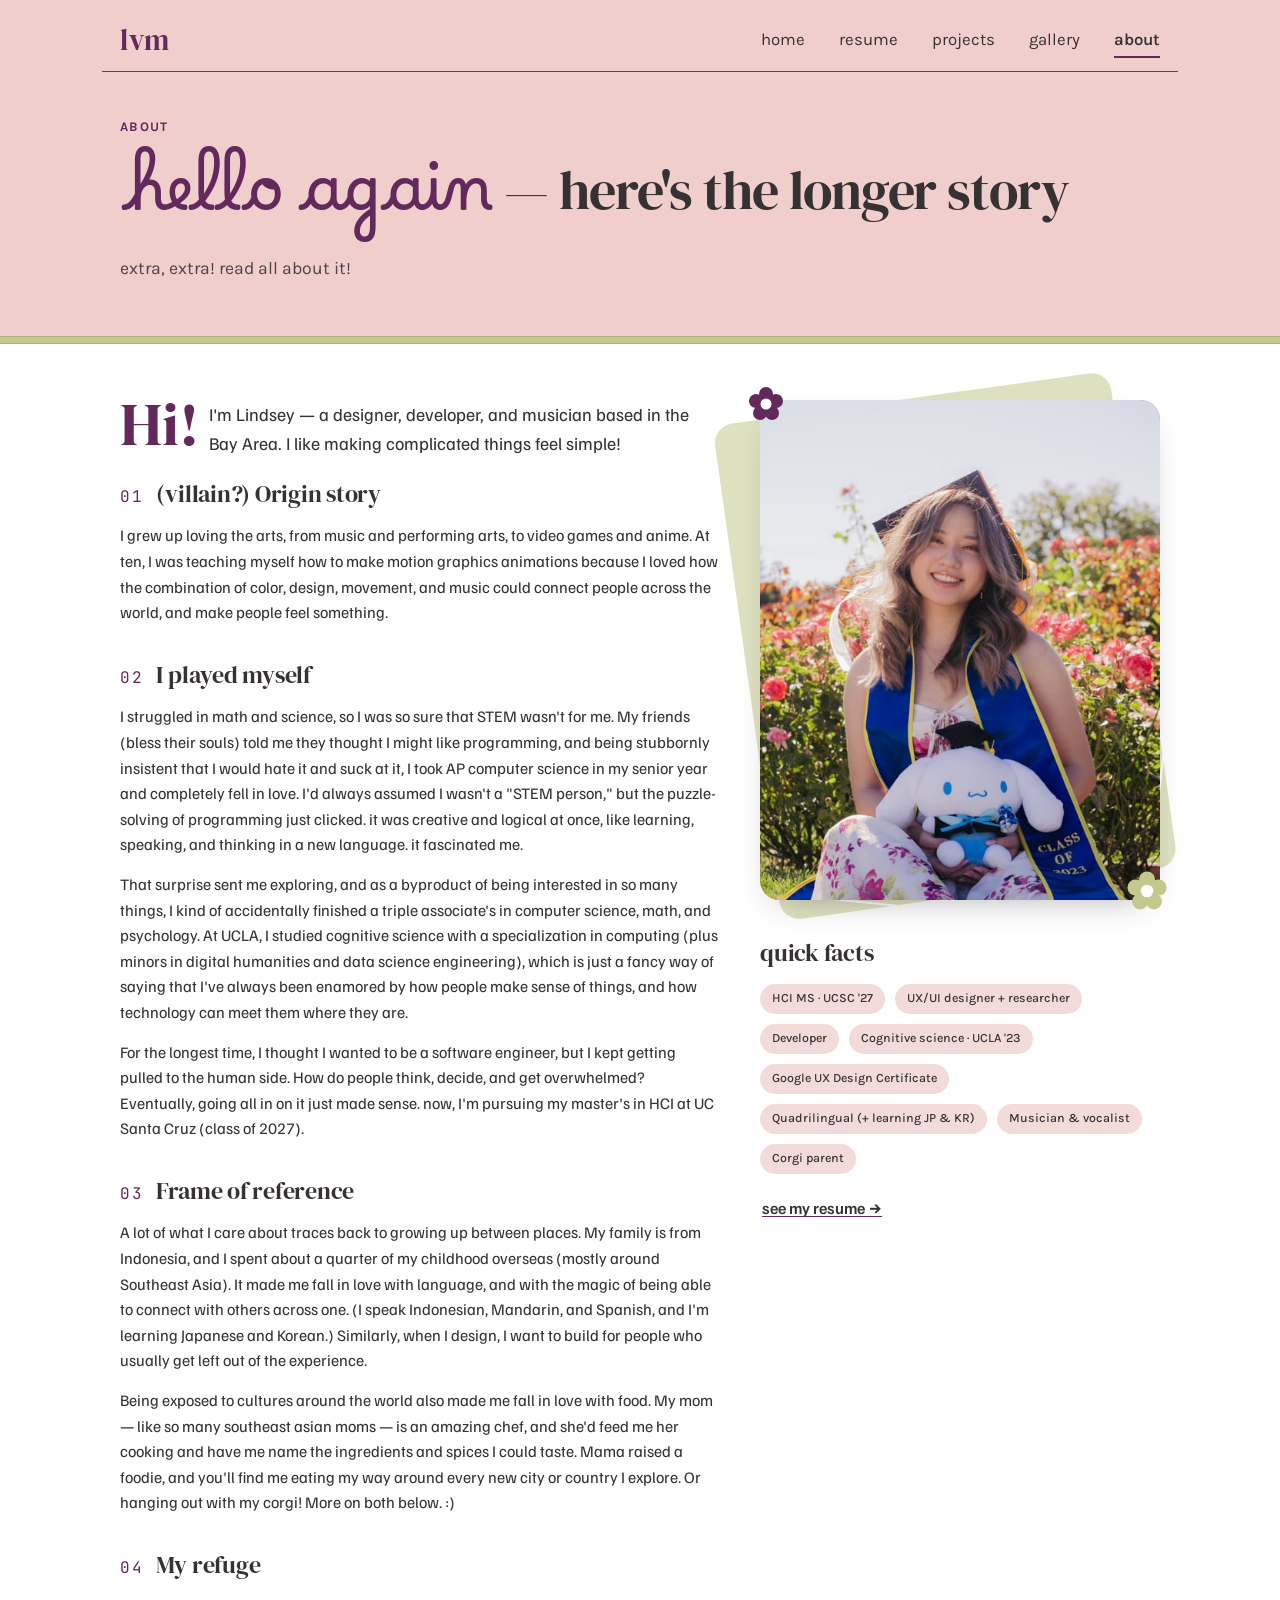
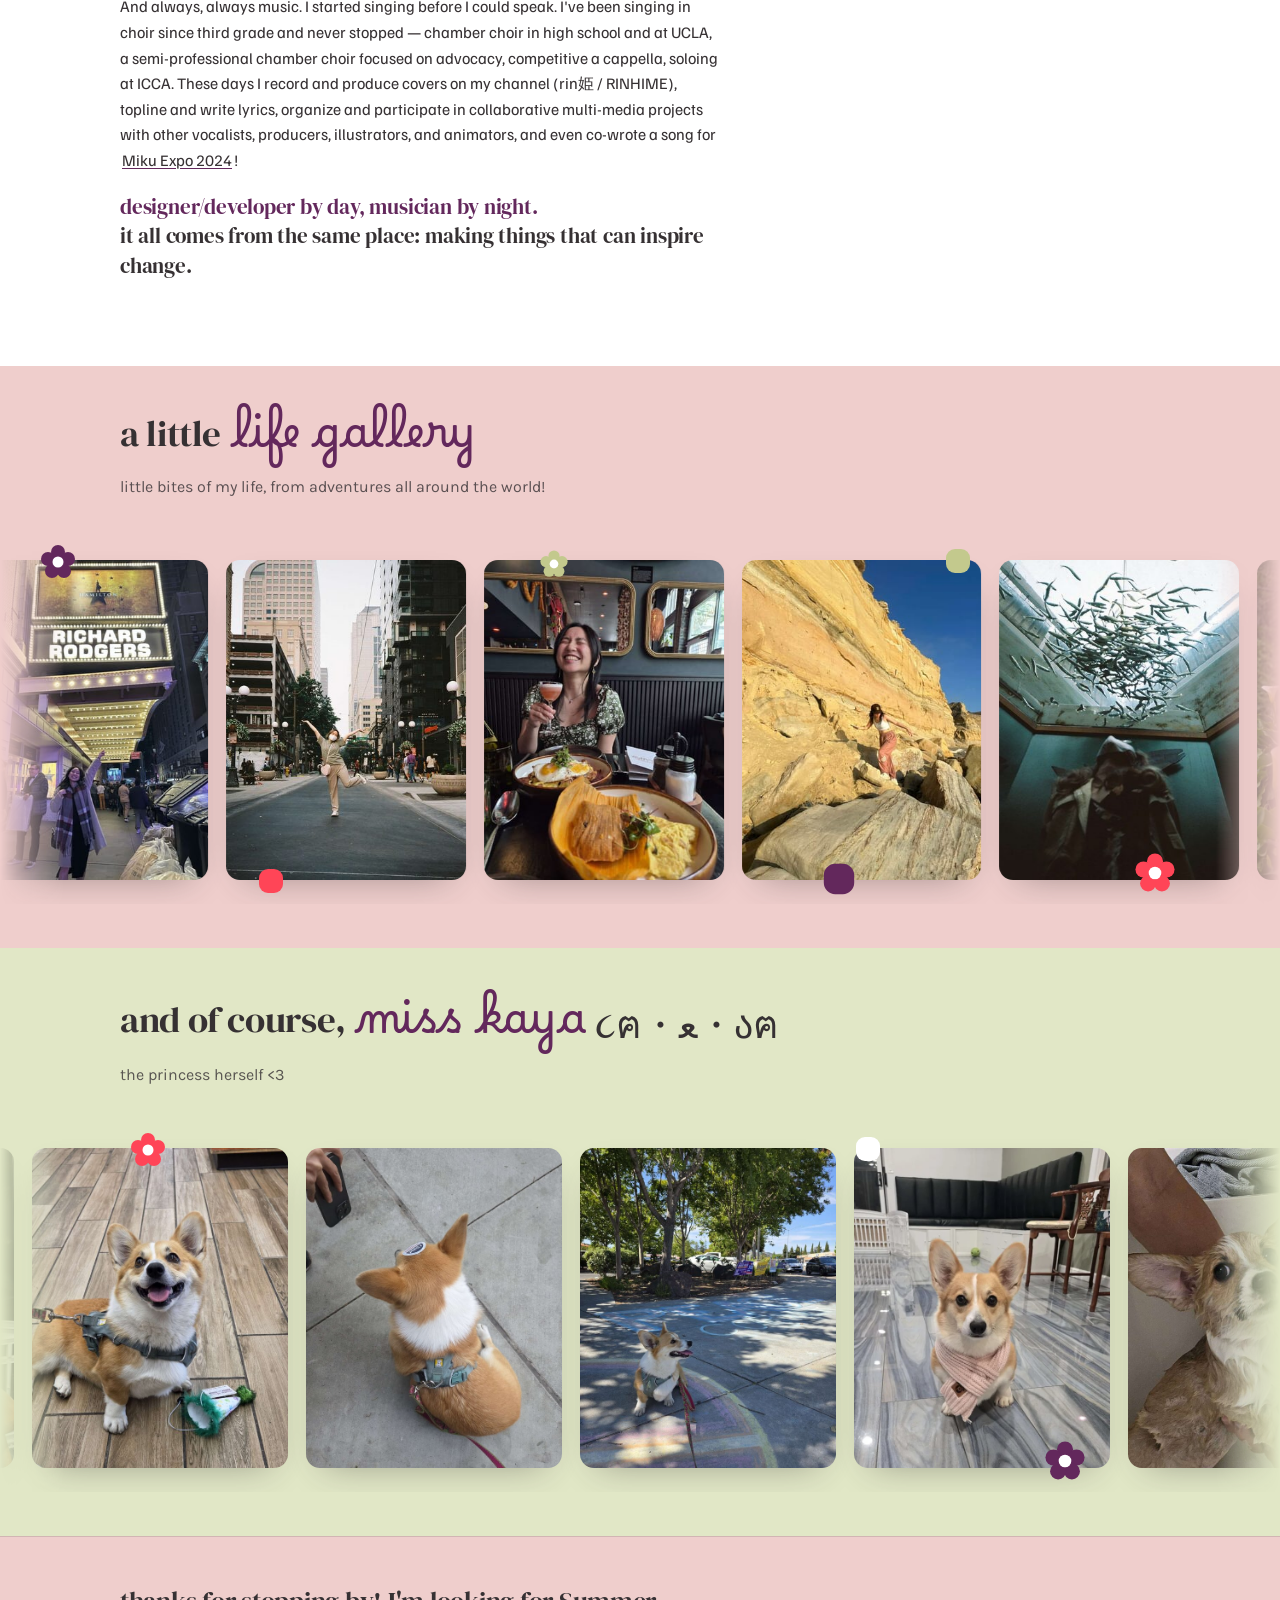
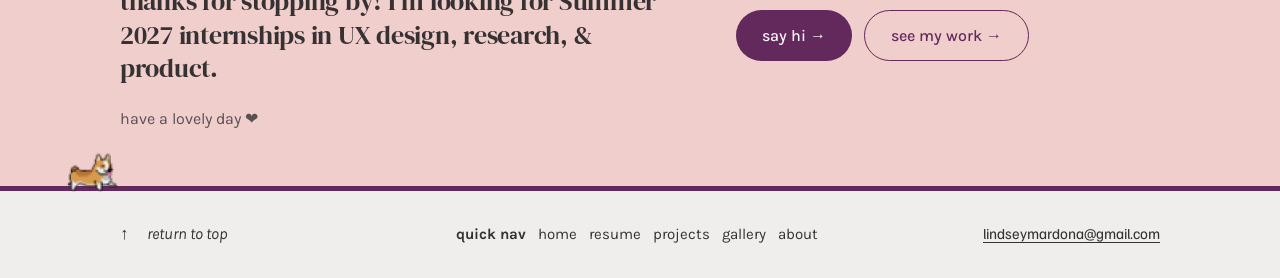
==== commit 3d78cbe1: "thumbnail tweaks and copy edits" ====
--- a/about.html
+++ b/about.html
@@ -61,7 +61,7 @@
       </div>
       <div class="wrap cols about-grid" data-reveal-group>
         <div class="about-lead">
-          <p class="dropcap reveal" style="margin-top:0;"><span class="dropword">hi!</span> i'm Lindsey — a designer, developer, and musician based in the bay area. i like making complicated things feel simple!</p>
+          <p class="dropcap reveal" style="margin-top:0;"><span class="dropword">Hi!</span> I'm Lindsey — a designer, developer, and musician based in the Bay Area. I like making complicated things feel simple!</p>
         </div>
 
         <aside class="about-side reveal">
@@ -90,26 +90,27 @@
 
         <div class="about-chapters">
           <div class="chapter reveal">
-            <div class="chapter-head"><span class="ch-num">01</span><span class="ch-label">origins</span></div>
-            <p>i grew up an arts kid: music, performing arts, video games, and anime. at ten, i was teaching myself how to make motion graphics animations because i loved how the combination of color, design, movement, and music could make people feel something.</p>
-          </div>
-
-          <div class="chapter reveal">
-            <div class="chapter-head"><span class="ch-num">02</span><span class="ch-label">discovery</span></div>
-            <p>i struggled in math and science, so i was so sure that STEM wasn't for me. my friends told me they thought I might like programming, and being stubbornly insistent that i would fail, i took AP computer science in my senior year and completely fell in love with it. i'd always assumed i wasn't a "STEM person," but the puzzle-solving of programming just clicked. it was creative and logical at once, like learning a new language, and it came naturally.</p>
-            <p>that surprise sent me exploring, and i completed a triple associate's in computer science, math, and psychology. i studied cognitive science with a specialization in computing at UCLA (plus minors in digital humanities and data science engineering), which is just a fancy way of saying that i've always been fascinated by how people make sense of things, and how technology can meet them where they are. for the longest time, i thought i wanted to be a software engineer, but i just kept getting pulled to the human side. how do people think, decide, and get overwhelmed? eventually, going all in on it just made sense. now, i'm heading into an HCI master's at UC Santa Cruz (class of 2027).</p>
-          </div>
-
-          <div class="chapter reveal">
-            <div class="chapter-head"><span class="ch-num">03</span><span class="ch-label">perspectives</span></div>
-            <p>a lot of what i care about traces back to growing up between places. my family is from Indonesia, and i spent about a quarter of my childhood overseas (mostly around Southeast Asia). it made me fall in love with language, and with the magic of being able to connect with others across one. (i speak Indonesian, Mandarin, and Spanish, and i'm learning Japanese and Korean.) that's the same instinct behind my design work: i build for people who usually get left out of the experience.</p>
-            <p>being exposed to cultures around the world also made me fall in love with food. my mom — like so many southeast asian moms — is an amazing chef, and she'd feed me her cooking and have me name the ingredients and spices i could taste. mama raised a foodie, and you'll find me eating my way around every new city or country i explore. or hanging out with my corgi! more on both below. :)</p>
-          </div>
-
-          <div class="chapter reveal">
-            <div class="chapter-head"><span class="ch-num">04</span><span class="ch-label">rhythm</span></div>
-            <p>and always, always music. i started singing before i could speak. i've been singing in choir since third grade and never stopped — chamber choir in high school and at UCLA, a semi-professional chamber choir focused on advocacy, competitive a cappella, soloing at ICCA. these days i record and produce covers on my channel (rin姫 / RINHIME), topline and write lyrics, organize and participate in collaborative multi-media projects with other vocalists, producers, illustrators, and animators, and even co-wrote a song for <a href="https://www.youtube.com/watch?v=VpG6_bfB0nc&amp;list=RDVpG6_bfB0nc&amp;start_radio=1" target="_blank" rel="noopener">Miku Expo 2024</a>!</p>
-            <p style="font-family:var(--serif);font-size:1.3rem;line-height:1.42;margin:18px 0 0;letter-spacing:-0.01em;"><span style="color:var(--plum);">designer/developer by day, musician by night.</span><br>it all comes from the same place: making things that make an impact.</p>
+            <div class="chapter-head"><span class="ch-num">01</span><span class="ch-label">(villain?) Origin story</span></div>
+            <p>I grew up loving the arts, from music and performing arts, to video games and anime. At ten, I was teaching myself how to make motion graphics animations because I loved how the combination of color, design, movement, and music could connect people across the world, and make people feel something.</p>
+          </div>
+
+          <div class="chapter reveal">
+            <div class="chapter-head"><span class="ch-num">02</span><span class="ch-label">I played myself</span></div>
+            <p>I struggled in math and science, so I was so sure that STEM wasn't for me. My friends (bless their souls) told me they thought I might like programming, and being stubbornly insistent that I would hate it and suck at it, I took AP computer science in my senior year and completely fell in love. I'd always assumed I wasn't a "STEM person," but the puzzle-solving of programming just clicked. it was creative and logical at once, like learning, speaking, and thinking in a new language. it fascinated me.</p>
+            <p>That surprise sent me exploring, and as a byproduct of being interested in so many things, I kind of accidentally finished a triple associate's in computer science, math, and psychology. At UCLA, I studied cognitive science with a specialization in computing (plus minors in digital humanities and data science engineering), which is just a fancy way of saying that I've always been enamored by how people make sense of things, and how technology can meet them where they are.</p>
+            <p>For the longest time, I thought I wanted to be a software engineer, but I kept getting pulled to the human side. How do people think, decide, and get overwhelmed? Eventually, going all in on it just made sense. now, I'm pursuing my master's in HCI at UC Santa Cruz (class of 2027).</p>
+          </div>
+
+          <div class="chapter reveal">
+            <div class="chapter-head"><span class="ch-num">03</span><span class="ch-label">Frame of reference</span></div>
+            <p>A lot of what I care about traces back to growing up between places. My family is from Indonesia, and I spent about a quarter of my childhood overseas (mostly around Southeast Asia). It made me fall in love with language, and with the magic of being able to connect with others across one. (I speak Indonesian, Mandarin, and Spanish, and I'm learning Japanese and Korean.) Similarly, when I design, I want to build for people who usually get left out of the experience.</p>
+            <p>Being exposed to cultures around the world also made me fall in love with food. My mom — like so many southeast asian moms — is an amazing chef, and she'd feed me her cooking and have me name the ingredients and spices I could taste. Mama raised a foodie, and you'll find me eating my way around every new city or country I explore. Or hanging out with my corgi! More on both below. :)</p>
+          </div>
+
+          <div class="chapter reveal">
+            <div class="chapter-head"><span class="ch-num">04</span><span class="ch-label">My refuge</span></div>
+            <p>And always, always music. I started singing before I could speak. I've been singing in choir since third grade and never stopped — chamber choir in high school and at UCLA, a semi-professional chamber choir focused on advocacy, competitive a cappella, soloing at ICCA. These days I record and produce covers on my channel (rin姫 / RINHIME), topline and write lyrics, organize and participate in collaborative multi-media projects with other vocalists, producers, illustrators, and animators, and even co-wrote a song for <a href="https://www.youtube.com/watch?v=VpG6_bfB0nc&amp;list=RDVpG6_bfB0nc&amp;start_radio=1" target="_blank" rel="noopener">Miku Expo 2024</a>!</p>
+            <p style="font-family:var(--serif);font-size:1.3rem;line-height:1.42;margin:18px 0 0;letter-spacing:-0.01em;"><span style="color:var(--plum);">designer/developer by day, musician by night.</span><br>it all comes from the same place: making things that can inspire change.</p>
           </div>
         </div>
       </div>
@@ -170,7 +171,7 @@
         <div class="marquee rev">
           <div class="marquee-track">
             <img src="assets/dog-9.jpg" alt="birthday girl" />
-            <img src="assets/dog-2.jpg" alt="i voted!" />
+            <img src="assets/dog-2.jpg" alt="I voted!" />
             <img src="assets/dog-11.jpg" alt="pretty princess" />
             <img src="assets/dog-5.jpg" alt="warm for the winter" />
             <img src="assets/dog-7.jpg" alt="scrunkly" />
@@ -202,10 +203,10 @@
     <section class="about-outro">
       <div class="wrap">
         <div class="outro-row">
-          <h2>thanks for stopping by! i'm looking for Summer 2027 internships in UX design, research, &amp; product.</h2>
+          <h2>thanks for stopping by! I'm looking for Summer 2027 internships in UX design, research, &amp; product.</h2>
           <div class="outro-btns">
             <a class="pill" href="mailto:lindseymardona@gmail.com">say hi →</a>
-            <a class="pill ghost" href="projects.html">see the work →</a>
+            <a class="pill ghost" href="projects.html">see my work →</a>
           </div>
         </div>
         <p class="lovely" style="font-family:var(--ui);">have a lovely day ❤</p>
--- a/styles.css
+++ b/styles.css
@@ -1936,11 +1936,11 @@
 
 /* the two home headings bounce gently, letter by letter */
 .js .lb-h .ltr { display: inline-block; opacity: 0; }
-.lb-h.lb-go .ltr { animation: letterBounce .58s cubic-bezier(.2,.82,.3,1.15) both; }
+.lb-h.lb-go .ltr { animation: letterBounce .6s cubic-bezier(.22,.68,.32,1) both; }
 @keyframes letterBounce {
-  0%   { opacity: 0; transform: translateY(14px); }
-  55%  { opacity: 1; transform: translateY(-4px); }
-  100% { opacity: 1; transform: translateY(0); }
+  0%   { opacity: 0; transform: translate3d(0,14px,0); }
+  58%  { opacity: 1; transform: translate3d(0,-4px,0); }
+  100% { opacity: 1; transform: translate3d(0,0,0); }
 }
 
 /* roles: word by word, smooth (fade + gentle push, no bounce); glow + lift on hover */
@@ -2230,3 +2230,22 @@
   .cs-read table.heval th:first-child, .cs-read table.heval td:first-child { padding-right: 10px; }
   .cs-read table.cs-audit { min-width: 620px; font-size: .8rem; }
 }
+
+/* ============================================================ ROUND 81 — card year moved to the end of the title/header line (was a separate eyebrow above) ============================================================ */
+.feat-head { display: flex; justify-content: space-between; align-items: baseline; gap: 16px; margin: 0 0 12px; }
+.feat-head .feat-title { margin: 0; flex: 1 1 auto; min-width: 0; }
+.mini-head { display: flex; justify-content: space-between; align-items: baseline; gap: 12px; margin: 0 0 8px; }
+.mini-head .mini-title { margin: 0; flex: 1 1 auto; min-width: 0; }
+.feat-head .fe-year, .mini-head .fe-year { flex: none; }
+
+/* ============================================================ ROUND 82 — reveal on a 3D layer so the card doesn't sub-pixel-snap on its final frame ============================================================ */
+@keyframes revealUp { from { opacity: 0; transform: translate3d(0,22px,0); } to { opacity: 1; transform: translate3d(0,0,0); } }
+
+/* ============================================================ ROUND 83 — hold animated elements on a stable GPU layer through AND after the animation, so they don't re-rasterize / sub-pixel-snap on the final frame (the tiny end-of-animation jitter) ============================================================ */
+.reveal.in,
+.lb-h.lb-go .ltr,
+.float-el.float-go,
+.seg-h.seg-go .seg-float,
+.seg-h.seg-go .seg-smooth,
+.roles.rw-go .rw,
+.lead-anim.lead-go { will-change: transform; backface-visibility: hidden; }
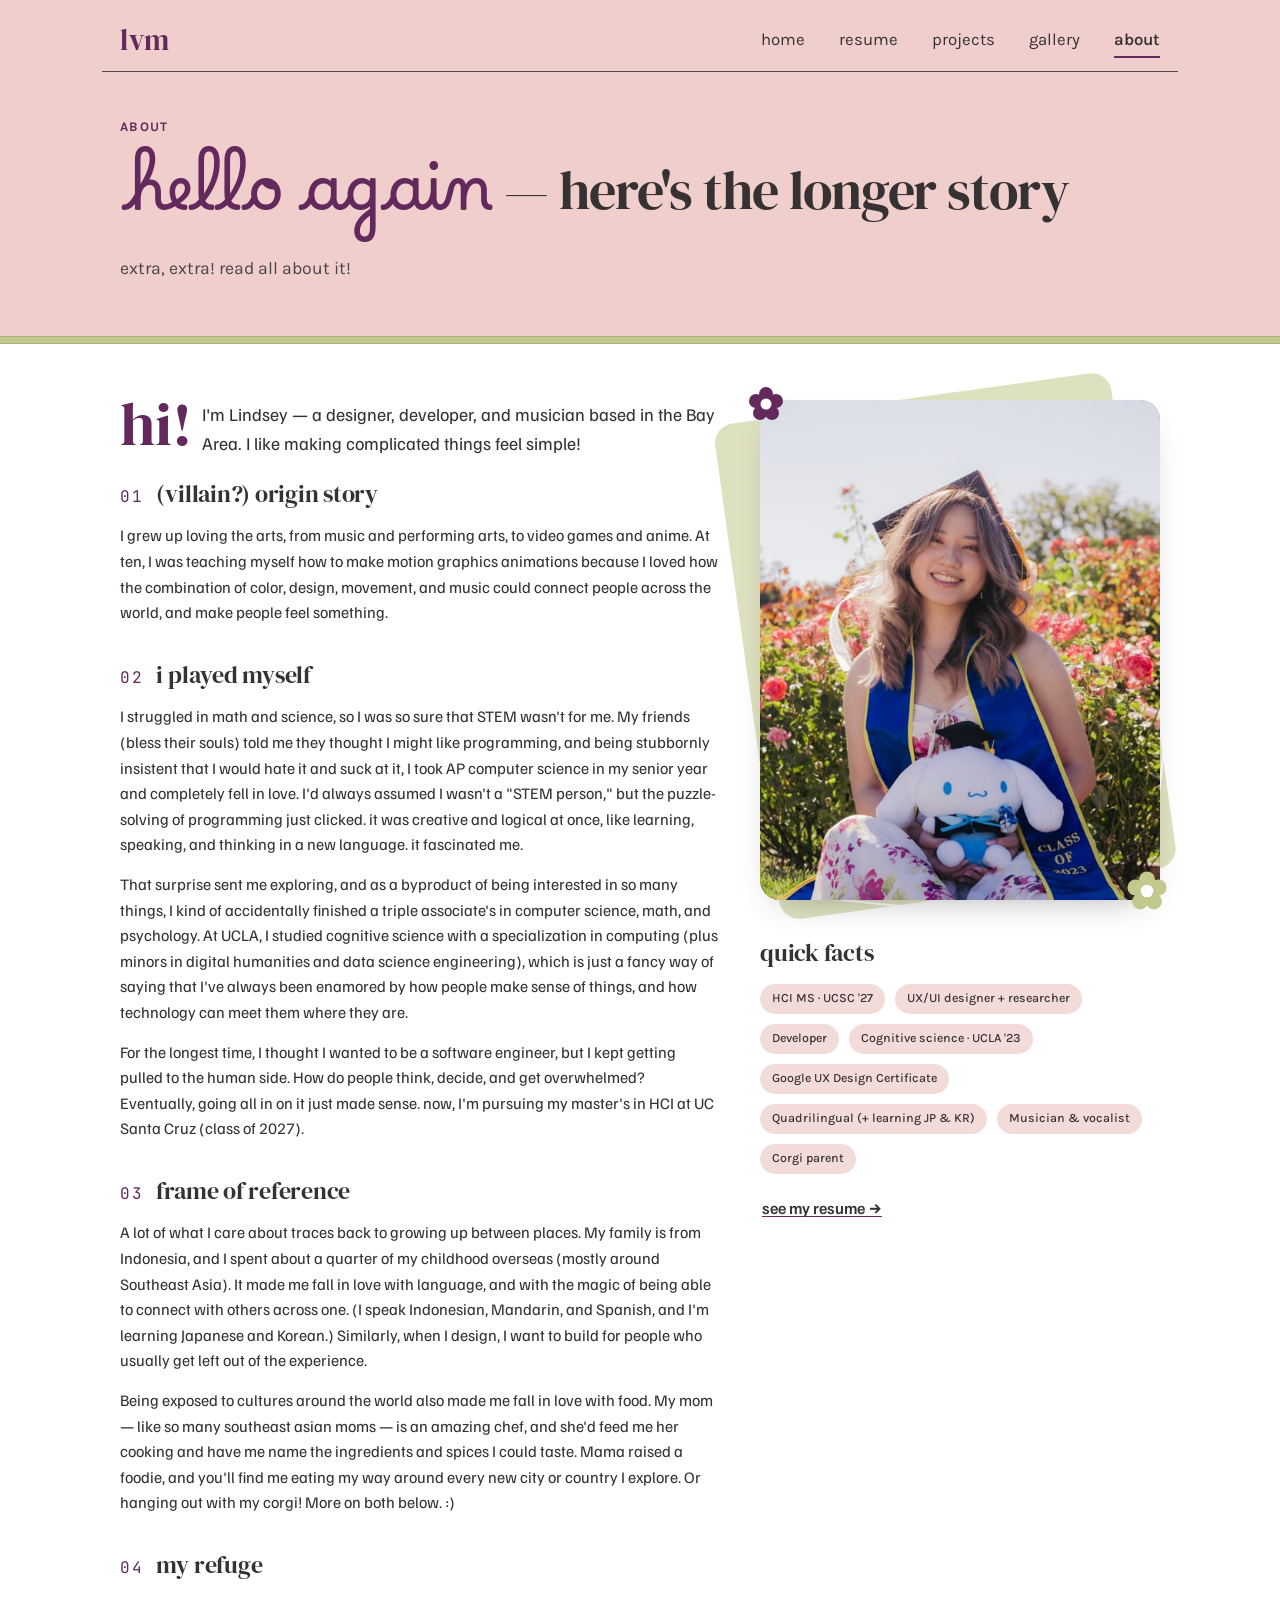
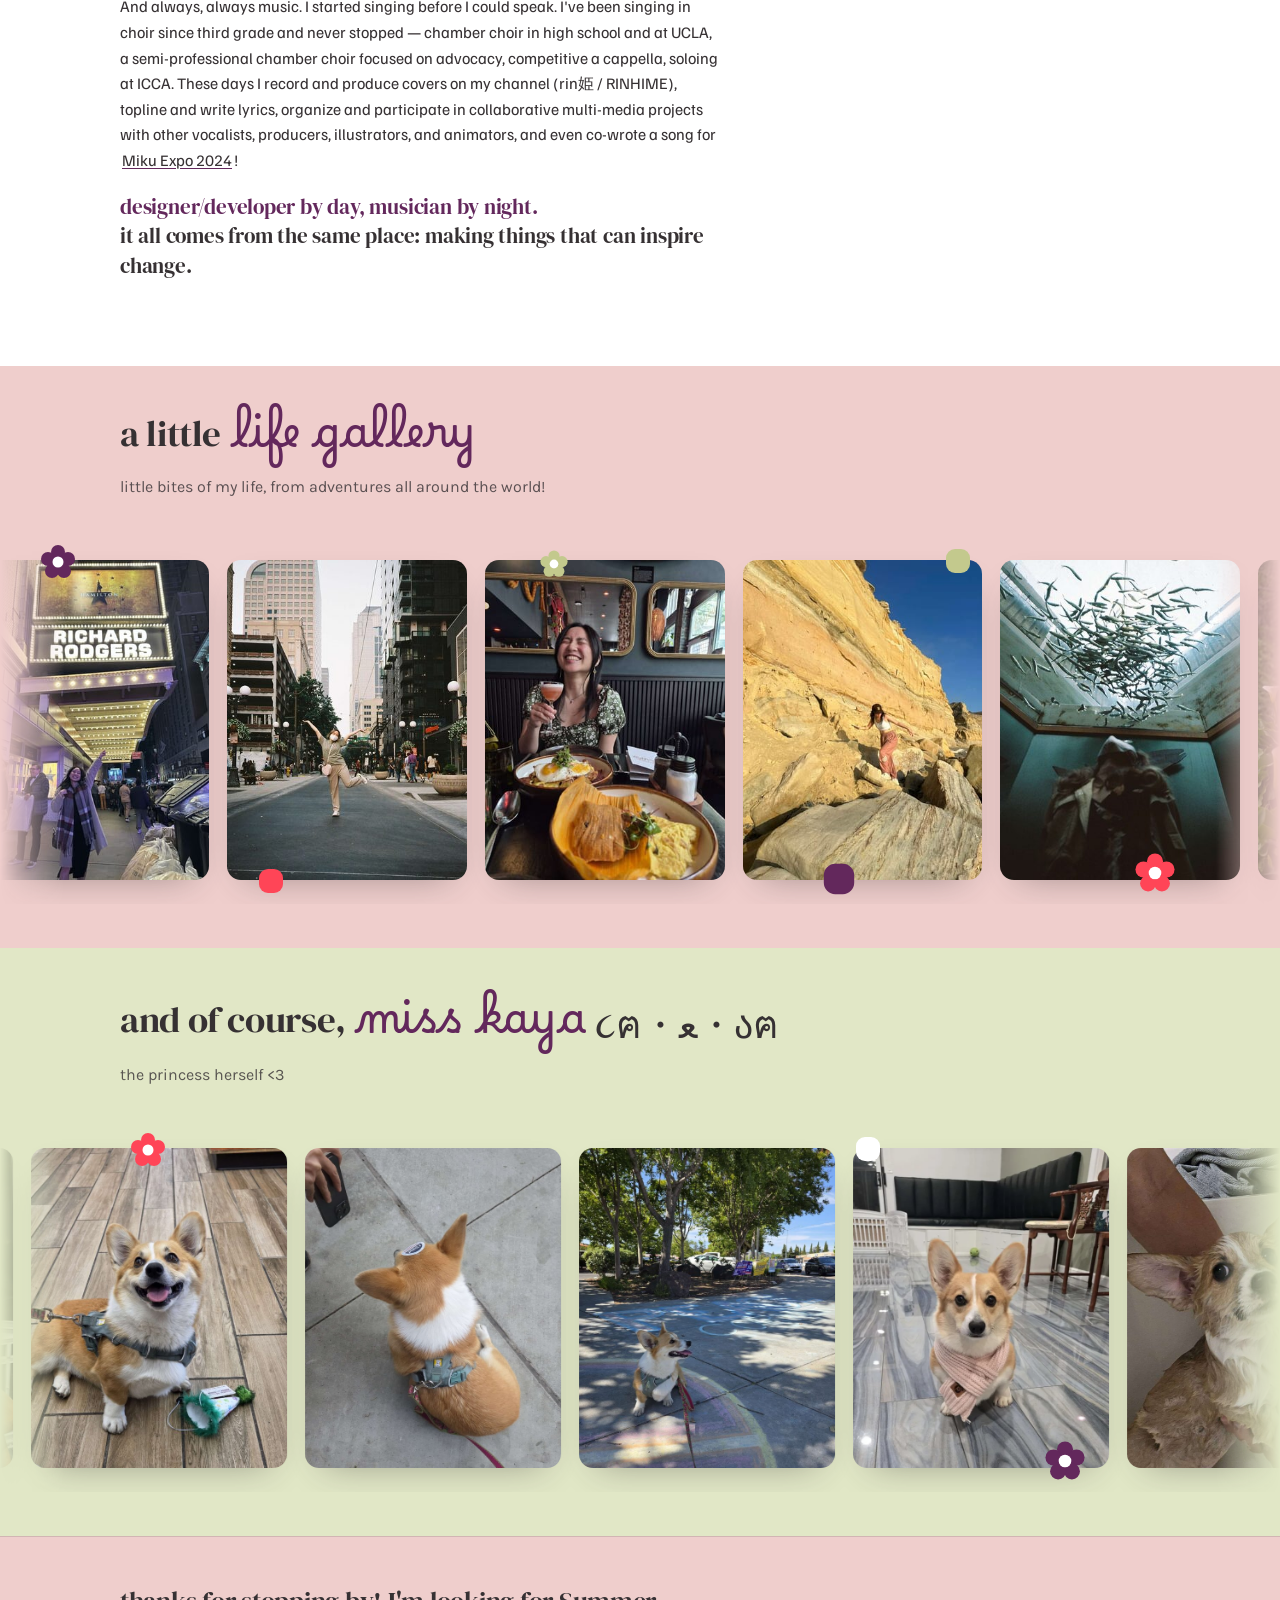
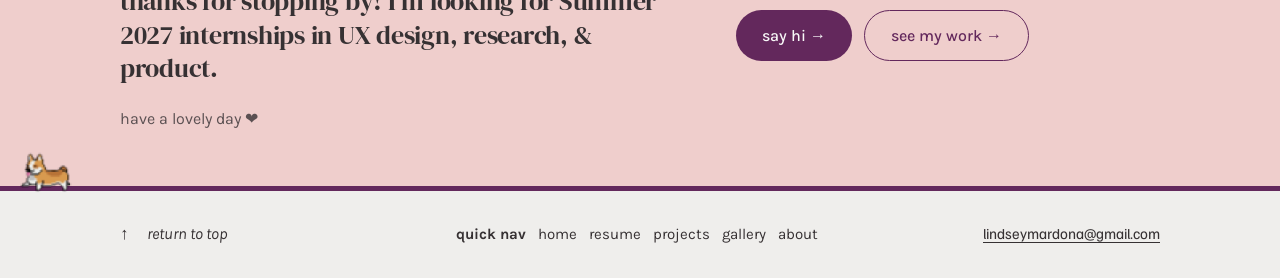
==== commit 6633baf1: "commissions case study" ====
--- a/about.html
+++ b/about.html
@@ -61,7 +61,7 @@
       </div>
       <div class="wrap cols about-grid" data-reveal-group>
         <div class="about-lead">
-          <p class="dropcap reveal" style="margin-top:0;"><span class="dropword">Hi!</span> I'm Lindsey — a designer, developer, and musician based in the Bay Area. I like making complicated things feel simple!</p>
+          <p class="dropcap reveal" style="margin-top:0;"><span class="dropword">hi!</span> I'm Lindsey — a designer, developer, and musician based in the Bay Area. I like making complicated things feel simple!</p>
         </div>
 
         <aside class="about-side reveal">
@@ -90,25 +90,25 @@
 
         <div class="about-chapters">
           <div class="chapter reveal">
-            <div class="chapter-head"><span class="ch-num">01</span><span class="ch-label">(villain?) Origin story</span></div>
+            <div class="chapter-head"><span class="ch-num">01</span><span class="ch-label">(villain?) origin story</span></div>
             <p>I grew up loving the arts, from music and performing arts, to video games and anime. At ten, I was teaching myself how to make motion graphics animations because I loved how the combination of color, design, movement, and music could connect people across the world, and make people feel something.</p>
           </div>
 
           <div class="chapter reveal">
-            <div class="chapter-head"><span class="ch-num">02</span><span class="ch-label">I played myself</span></div>
+            <div class="chapter-head"><span class="ch-num">02</span><span class="ch-label">i played myself</span></div>
             <p>I struggled in math and science, so I was so sure that STEM wasn't for me. My friends (bless their souls) told me they thought I might like programming, and being stubbornly insistent that I would hate it and suck at it, I took AP computer science in my senior year and completely fell in love. I'd always assumed I wasn't a "STEM person," but the puzzle-solving of programming just clicked. it was creative and logical at once, like learning, speaking, and thinking in a new language. it fascinated me.</p>
             <p>That surprise sent me exploring, and as a byproduct of being interested in so many things, I kind of accidentally finished a triple associate's in computer science, math, and psychology. At UCLA, I studied cognitive science with a specialization in computing (plus minors in digital humanities and data science engineering), which is just a fancy way of saying that I've always been enamored by how people make sense of things, and how technology can meet them where they are.</p>
             <p>For the longest time, I thought I wanted to be a software engineer, but I kept getting pulled to the human side. How do people think, decide, and get overwhelmed? Eventually, going all in on it just made sense. now, I'm pursuing my master's in HCI at UC Santa Cruz (class of 2027).</p>
           </div>
 
           <div class="chapter reveal">
-            <div class="chapter-head"><span class="ch-num">03</span><span class="ch-label">Frame of reference</span></div>
+            <div class="chapter-head"><span class="ch-num">03</span><span class="ch-label">frame of reference</span></div>
             <p>A lot of what I care about traces back to growing up between places. My family is from Indonesia, and I spent about a quarter of my childhood overseas (mostly around Southeast Asia). It made me fall in love with language, and with the magic of being able to connect with others across one. (I speak Indonesian, Mandarin, and Spanish, and I'm learning Japanese and Korean.) Similarly, when I design, I want to build for people who usually get left out of the experience.</p>
             <p>Being exposed to cultures around the world also made me fall in love with food. My mom — like so many southeast asian moms — is an amazing chef, and she'd feed me her cooking and have me name the ingredients and spices I could taste. Mama raised a foodie, and you'll find me eating my way around every new city or country I explore. Or hanging out with my corgi! More on both below. :)</p>
           </div>
 
           <div class="chapter reveal">
-            <div class="chapter-head"><span class="ch-num">04</span><span class="ch-label">My refuge</span></div>
+            <div class="chapter-head"><span class="ch-num">04</span><span class="ch-label">my refuge</span></div>
             <p>And always, always music. I started singing before I could speak. I've been singing in choir since third grade and never stopped — chamber choir in high school and at UCLA, a semi-professional chamber choir focused on advocacy, competitive a cappella, soloing at ICCA. These days I record and produce covers on my channel (rin姫 / RINHIME), topline and write lyrics, organize and participate in collaborative multi-media projects with other vocalists, producers, illustrators, and animators, and even co-wrote a song for <a href="https://www.youtube.com/watch?v=VpG6_bfB0nc&amp;list=RDVpG6_bfB0nc&amp;start_radio=1" target="_blank" rel="noopener">Miku Expo 2024</a>!</p>
             <p style="font-family:var(--serif);font-size:1.3rem;line-height:1.42;margin:18px 0 0;letter-spacing:-0.01em;"><span style="color:var(--plum);">designer/developer by day, musician by night.</span><br>it all comes from the same place: making things that can inspire change.</p>
           </div>
--- a/styles.css
+++ b/styles.css
@@ -2249,3 +2249,12 @@
 .seg-h.seg-go .seg-smooth,
 .roles.rw-go .rw,
 .lead-anim.lead-go { will-change: transform; backface-visibility: hidden; }
+
+/* ============================================================ ROUND 85 — featured card image overflow on narrow mobile screens ============================================================ */
+/* Grid items default to min-width:auto, so the featured card's image could
+   force its column (and the whole page) wider than the viewport on mobile
+   browsers that don't cap replaced-element min-content the way desktop Chrome
+   does. Let the tracks shrink, and cap the images as a belt-and-suspenders. */
+.feat-card > *, .feat-research > * { min-width: 0; }
+.feat-thumb { min-width: 0; }
+.feat-thumb img, .mini-thumb img { max-width: 100%; }
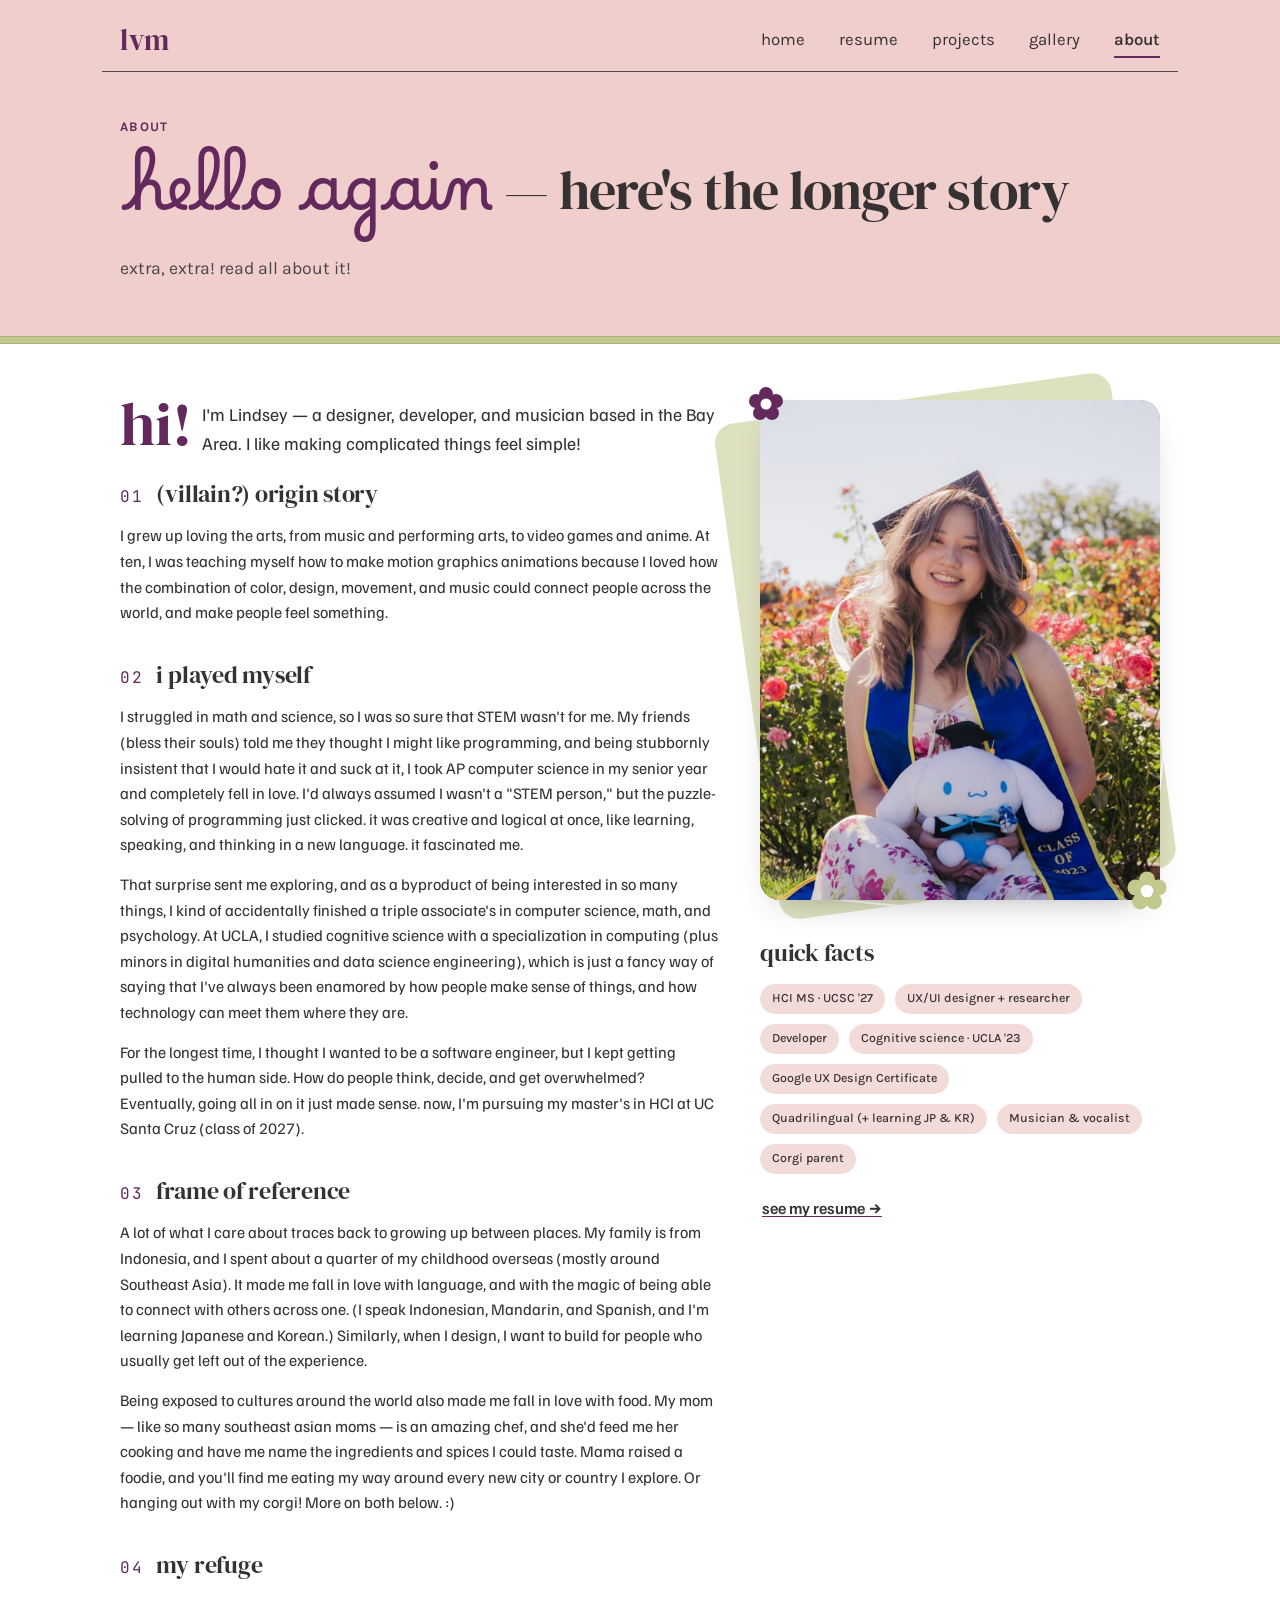
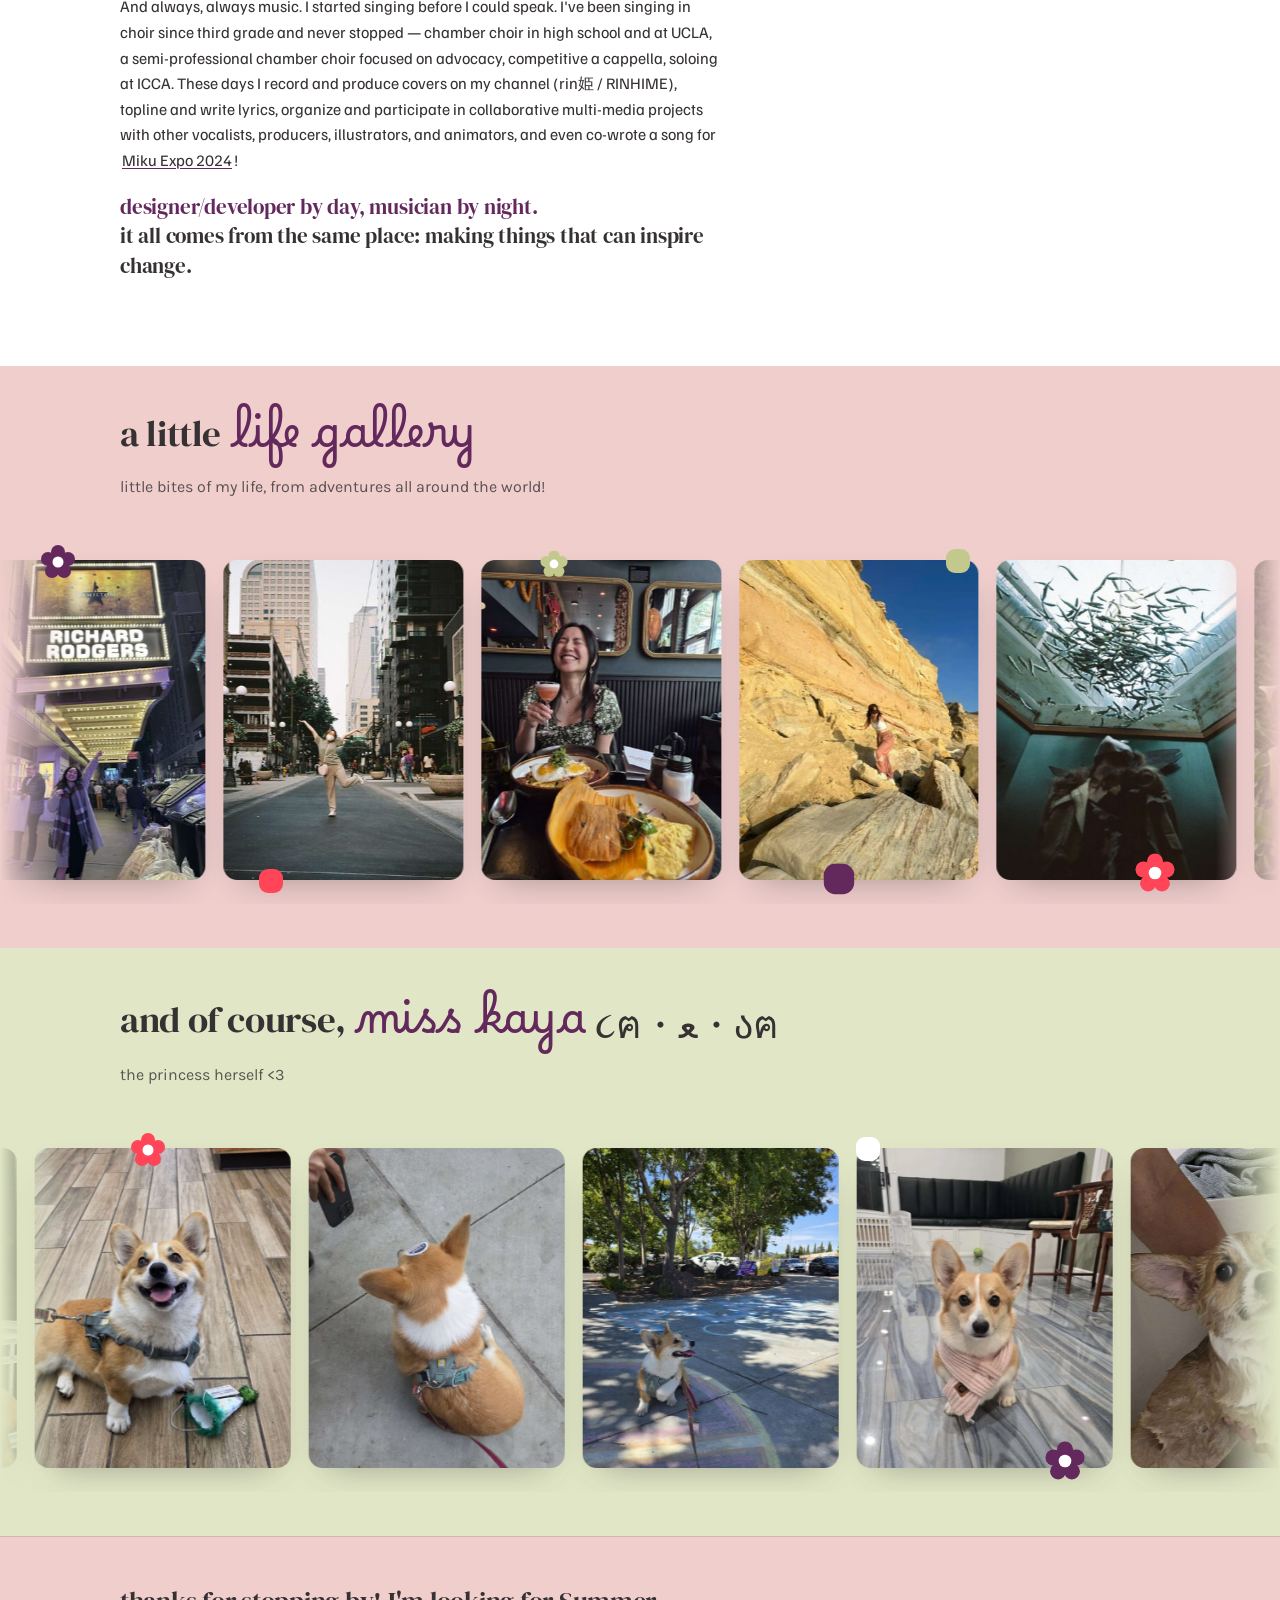
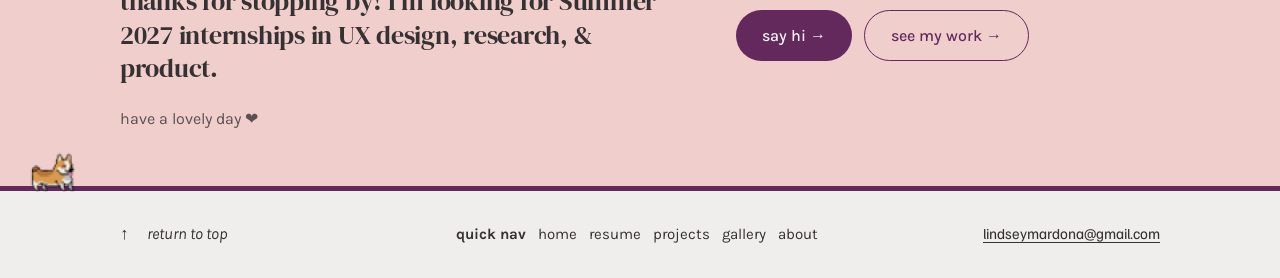
==== commit 040c7b38: "Pre-send fixes: participant privacy, resume accuracy, project order - Ultimate Guitar: remove the fi" ====
--- a/about.html
+++ b/about.html
@@ -4,7 +4,7 @@
   <meta charset="UTF-8" />
   <meta name="viewport" content="width=device-width, initial-scale=1.0" />
   <title>About — Lindsey Mardona</title>
-  <meta name="description" content="About Lindsey Mardona — a developer, designer, and musician based in the Bay Area, heading into an HCI master's at UC Santa Cruz." />
+  <meta name="description" content="About Lindsey Mardona — a developer, designer, and musician based in the Bay Area, now in the HCI master's program at UC Santa Cruz." />
   <link rel="canonical" href="https://lindseymardona.com/about.html" />
   <link rel="icon" href="favicon.svg" type="image/svg+xml" />
   <link rel="preconnect" href="https://fonts.googleapis.com" />
--- a/styles.css
+++ b/styles.css
@@ -79,40 +79,147 @@
 /* cursive accent inside headings — rose, set apart from Inter */
 .script-accent { font-family: var(--script); color: var(--accent-script); font-size: 1.15em; line-height: 1; padding: 0 0.06em; }
 
-/* ---------------- HERO (home) ---------------- */
-.hero { background: var(--blush); padding: 100px 0 78px; }
-.hero-grid { display: grid; grid-template-columns: 1.02fr 1.1fr 0.86fr; gap: 48px; align-items: center; }
-.hello { font-family: var(--script); font-size: clamp(3.4rem, 7.5vw, 5.4rem); line-height: 1.02; margin: 0 0 4px; }
-.name { font-size: clamp(1.0rem, 2vw, 1.26rem); font-weight: 400; margin: 12px 0 8px; }
-.name b { font-weight: 700; }
-.roles { font-size: clamp(1.1rem, 2.6vw, 1.5rem); font-weight: 500; margin: 0; white-space: nowrap; }
-.squiggle { margin: 22px 0 24px; color: var(--ink); max-width: 300px; }
-
+/* ============================================================ HOME HERO ============================================================ */
+/* Everything for the home-page hero (index.html <section class="hero">) lives here,
+   in cascade order: base → desktop (≥921px) → stacked (≤920px) → reduced motion.
+   Add hero changes HERE rather than appending overrides further down: unconditional
+   rules placed after a media query silently beat it (that's how the stacked layout
+   broke once before).
+   Shared hooks this section relies on but doesn't own: "hello," gets .float-el /
+   .float-go from script.js (header-entrance system, ROUND 65/70), the ROUND 83
+   GPU-layer list, and the accFloat / accSpin keyframes (ROUND 68) that script.js
+   puts inline on the accents. */
+
+.hero { background: var(--blush); padding: 100px 0 80px; }   /* bottom: the sticker hangs below the portrait */
+.hero-grid { display: grid; grid-template-columns: 1.12fr 0.88fr; gap: 48px; align-items: center; }
+
+/* ---- left column: hello / name / roles / squiggle grouped in .hl-top, socials below ---- */
+.hero-left { display: flex; flex-direction: column; justify-content: flex-start; }
+.hl-top { display: flex; flex-direction: column; }
+
+/* Borel's deep descent is why line-height is 1 and the bottom margin goes negative —
+   it pulls the name up under the glyph instead of under the font box */
+.hero-left .hello { font-family: var(--script); color: var(--plum); font-size: clamp(4.4rem, 9.5vw, 6.5rem); line-height: 1; margin: .5em 0 -0.21em; }
+
+/* the name is the page's <h1>: restate everything a UA stylesheet would set on h1 */
+.hero-left .name { font-family: var(--serif); font-weight: 400; font-size: clamp(2.3rem, 5vw, 3.25rem); line-height: 1.08; letter-spacing: -0.01em; margin: 0; }
+.hero-left .name b { font-weight: 400; }
+.hero-left .roles { font-family: var(--ui); font-size: clamp(1.05rem, 2vw, 1.22rem); font-weight: 400; color: rgba(54,49,51,.85); white-space: normal; margin: .55em 0 0; }
+
+.hero .squiggle { max-width: 300px; margin: 14px 0 16px; color: var(--plum); }
+.hero .squiggle path { stroke-dasharray: 340; stroke-dashoffset: 0; animation: draw 1.1s ease .5s both; }
+.hero .socials { margin-top: 24px; animation: fadeUp .65s ease .78s both; }
+
+/* ---- entrances: the name types itself out with a caret (script.js adds .name-anim);
+   the roles arrive word by word, each word a .rw span (.rw-go on the line starts them,
+   .rw-done frees each one for its hover) — tinted plum, settling to the usual gray ---- */
+.js .name-anim { opacity: 0; }   /* hidden until it starts typing (no flash of the full text) */
+.type-caret { display: inline-block; width: 2px; height: 1.02em; background: var(--plum); margin-left: 3px; vertical-align: -0.12em; animation: caretBlink 1.05s steps(1) infinite; }
+@keyframes caretBlink { 0%, 50% { opacity: 1; } 50.01%, 100% { opacity: 0; } }
+
+.js .roles .rw { display: inline-block; opacity: 0; }
+.roles.rw-go .rw { animation: rolePush .55s cubic-bezier(.2,.7,.3,1) both; }
+@keyframes rolePush {
+  0%   { opacity: 0; transform: translateY(10px); color: var(--plum); }
+  55%  { color: var(--plum); }
+  100% { opacity: 1; transform: translateY(0); color: rgba(54,49,51,.85); }
+}
+.rw-done { opacity: 1 !important; animation: none !important; }
+.roles .rw { transition: transform .2s ease, color .2s ease, text-shadow .2s ease; cursor: default; }
+.roles .rw:hover { transform: translateY(-3px); color: var(--plum); text-shadow: 0 1px 16px rgba(99,40,92,.28); }
+
+/* ---- portrait: a tilted 11:12 photo card, two framing squares with the same ratio
+   tucked behind it, two flowers + a dot, and the status sticker. --pf is the photo
+   width; everything around it is sized off it ---- */
+.portrait { position: relative; justify-self: end; transform: translateY(-20px); margin-right: 28px; --pf: clamp(280px, 31vw, 380px); }  /* margin: inset so the outline square + dot don't kiss the page edge */
+.hero .portrait { animation: fadeIn .8s ease .35s both; }
+
+.portrait .frame {
+  position: relative; z-index: 2; width: var(--pf); aspect-ratio: 11 / 12; border-radius: 39px; overflow: hidden;
+  box-shadow: var(--shadow); transform: rotate(-5deg); transition: transform .5s cubic-bezier(.34,1.56,.64,1);
+  background: linear-gradient(135deg, var(--olive), var(--coral-soft)); display: flex; align-items: center; justify-content: center;
+}
+.portrait:hover .frame { transform: rotate(-1.5deg); }
+.portrait img { width: 100%; height: 100%; object-fit: cover; }
+.portrait .initials { font-family: var(--script); font-size: 3rem; color: #fff; }   /* fallback if the photo fails to load */
+
+/* framing squares: sage fill + white outline, both spread further on hover */
+.portrait .frame-bg { position: absolute; top: 0; left: 0; z-index: 1; width: var(--pf); aspect-ratio: 11 / 12; border-radius: 39px; transition: transform .5s cubic-bezier(.34,1.56,.64,1); }
+.portrait .frame-bg.bg1 { background: rgba(195,201,141,0.55); transform: rotate(-13deg) translate(-25px,-8px); }
+.portrait .frame-bg.bg2 { border: 3.5px solid #fff; transform: rotate(5deg) translate(25px,25px); }
+.portrait:hover .frame-bg.bg1 { transform: rotate(-19deg) translate(-36px,-17px); }
+.portrait:hover .frame-bg.bg2 { transform: rotate(10deg) translate(36px,34px); }
+
+/* flowers + dot: script.js adds the accFloat / accSpin drift inline (translate + rotate),
+   so the hover can own `transform` without the two fighting */
+.portrait .accent { position: absolute; z-index: 3; transition: transform .45s cubic-bezier(.34,1.56,.64,1); pointer-events: none; }
+.portrait .accent.f1 { top: -17px; left: -22px; width: 64px; }
+.portrait .accent.f2 { bottom: -28px; right: -17px; width: 76px; }
+.portrait .accent.sq { top: 36%; right: -34px; width: 42px; }
+.portrait:hover .accent.f1 { transform: rotate(-24deg) scale(1.12); }
+.portrait:hover .accent.f2 { transform: rotate(22deg) scale(1.12); }
+.portrait:hover .accent.sq { transform: rotate(18deg) scale(1.12); }
+
+/* status sticker: lives inside .portrait so it fades in with the photo and drifts on the
+   same accFloat keyframes as the flowers (offset in time so it reads as a separate layer).
+   The float uses `translate` and the tilt uses `transform`, so the two never fight; the
+   hover lives on the inner card. These base sizes are what the stacked layout uses; the
+   desktop block below shrinks the card and hangs it off the photo's left edge */
+.portrait .status-sticker { position: absolute; left: -84px; bottom: -24px; z-index: 4; transform: rotate(-7deg); animation: accFloat 6.4s ease-in-out -2.6s infinite; }
+.portrait .ss-inner { display: flex; flex-direction: column; gap: 3px; background: var(--plum); color: #fff; border-radius: 18px; padding: 18px 24px; box-shadow: 0 8px 18px rgba(54,49,51,.2); font-family: var(--ui); white-space: nowrap; transition: transform .45s cubic-bezier(.34,1.56,.64,1); }
+.portrait:hover .ss-inner { transform: rotate(-2deg) scale(1.04); }   /* hovers with the frames + flowers, not on its own */
+.portrait .ss-k { font-size: 13px; font-weight: 700; letter-spacing: .14em; text-transform: uppercase; color: #e6eabf; line-height: 1.2; }
+.portrait .ss-t { font-size: 21px; font-weight: 600; line-height: 1.2; }
+.portrait .ss-s { font-size: 15px; color: #f3dfe9; line-height: 1.3; }
+
+/* ---- desktop: a smaller sticker pushed out so only ~1/3 of it overlaps the photo; the
+   clamp pulls it back in on narrower desktops so it stays clear of the name ---- */
+@media (min-width: 921px) {
+  .portrait .status-sticker { left: clamp(-150px, -10vw, -96px); bottom: -40px; }
+  .portrait .ss-inner { padding: 13px 18px; border-radius: 14px; gap: 2px; }
+  .portrait .ss-k { font-size: 11px; }
+  .portrait .ss-t { font-size: 17px; }
+  .portrait .ss-s { font-size: 13px; }
+}
+
+/* ---- stacked (phones/tablets): one column capped at 600px so it centres on the page
+   (.wrap already has margin: 0 auto; phones are narrower than the cap). Photo first,
+   then the sticker, then the text, all on one centre line ---- */
+@media (max-width: 920px) {
+  .hero { padding-top: 60px; }
+  .hero-grid { grid-template-columns: 1fr; gap: 32px; align-items: start; max-width: 600px; }
+  .hero-left { justify-self: center; }
+  .portrait { order: -1; justify-self: center; transform: none; margin: 0 auto 4px; --pf: clamp(230px, 66vw, 328px); }  /* 66vw keeps the sage card + dot on-screen at 390px */
+  /* the sticker makes .portrait taller than the photo, so pin the bottom flower and the
+     side dot to the FRAME's height (--pf × 12/11) instead of the box */
+  .portrait .accent.f2 { bottom: auto; top: calc(var(--pf) * 12 / 11 - 48px); }
+  .portrait .accent.sq { top: calc(var(--pf) * 12 / 11 * .36); }
+  /* sticker: in flow below the photo. relative (not static) so z-index lifts it above the
+     white outline, centred via left + translateX (the float owns `translate`), and dropped
+     far enough to clear the outline's rotated bottom edge */
+  .portrait .status-sticker { position: relative; left: 50%; bottom: auto; width: max-content; margin: 64px 0 0; transform: translateX(-50%) rotate(-4deg); }
+  .portrait .ss-inner { padding: 16px 20px; }
+  .portrait .ss-t { font-size: 19px; }
+  .portrait .ss-s { font-size: 14px; }
+}
+
+/* ---- reduced motion (the global `*` rule in RESPONSIVE already drops animations and
+   transitions; these cover what needs more than that) ---- */
+@media (prefers-reduced-motion: reduce) {
+  .hero .squiggle path { stroke-dashoffset: 0 !important; }
+  .roles .rw, .name-anim { opacity: 1 !important; animation: none !important; }
+  .type-caret { display: none; }
+  .portrait .status-sticker { animation: none !important; }
+  .portrait .ss-inner { transition: none; }
+  .portrait:hover .ss-inner { transform: none; }
+}
+
+/* legacy welcome column (not in the current home markup) */
+.hero .welcome { animation: fadeIn .8s ease both; animation-delay: .5s; }
 .welcome { border-left: 1.5px solid var(--line); padding-left: 44px; font-size: 1.03rem; }
 .welcome p { margin: 0 0 18px; }
 .welcome-btns { display: flex; flex-direction: column; align-items: flex-start; gap: 12px; margin: 4px 0 18px; }
 .welcome .lovely { margin-top: 18px; }
-
-/* portrait — tilted rounded square + framing squares + flower accents */
-.portrait { position: relative; justify-self: end; --pf: clamp(190px, 21vw, 244px); }
-.portrait .frame {
-  position: relative; z-index: 2; width: var(--pf); aspect-ratio: 1; border-radius: 28px; overflow: hidden;
-  box-shadow: var(--shadow); transform: rotate(-5deg); transition: transform .5s cubic-bezier(.34,1.56,.64,1);
-  background: linear-gradient(135deg, var(--olive), var(--coral-soft)); display: flex; align-items: center; justify-content: center;
-}
-.portrait:hover .frame { transform: rotate(-1.5deg); }
-.portrait img { width: 100%; height: 100%; object-fit: cover; }
-.portrait .initials { font-family: var(--script); font-size: 3rem; color: #fff; }
-.portrait .frame-bg { position: absolute; top: 0; left: 0; width: var(--pf); aspect-ratio: 1; border-radius: 28px; z-index: 1; }
-.portrait .frame-bg.bg1 { background: rgba(195,201,141,0.55); transform: rotate(-13deg) translate(-18px,-6px); }
-.portrait .frame-bg.bg2 { border: 2.5px solid var(--coral); transform: rotate(5deg) translate(18px,18px); }
-.portrait .accent { position: absolute; z-index: 3; transition: transform .45s cubic-bezier(.34,1.56,.64,1); pointer-events: none; }
-.portrait .accent.f1 { top: -12px; left: -16px; width: 46px; }
-.portrait .accent.f2 { bottom: -20px; right: -12px; width: 54px; }
-.portrait .accent.sq { top: 36%; right: -24px; width: 30px; }
-.portrait:hover .accent.f1 { transform: rotate(-24deg) scale(1.12); }
-.portrait:hover .accent.f2 { transform: rotate(22deg) scale(1.12); }
-.portrait:hover .accent.sq { transform: rotate(18deg) scale(1.12); }
 
 /* ---------------- WORKIN' LATE (olive) ---------------- */
 .late { background: var(--olive); padding: 60px 0 72px; }
@@ -255,15 +362,6 @@
 @keyframes draw { from { stroke-dashoffset: 340; } to { stroke-dashoffset: 0; } }
 @keyframes revealUp { from { opacity: 0; transform: translateY(22px); } to { opacity: 1; transform: translateY(0); } }
 
-/* home hero load-in */
-.hero .hello { animation: fadeUp .65s ease both; animation-delay: .05s; }
-.hero .name  { animation: fadeUp .65s ease both; animation-delay: .22s; }
-.hero .roles { animation: fadeUp .65s ease both; animation-delay: .38s; }
-.hero .squiggle path { stroke-dasharray: 340; stroke-dashoffset: 0; animation: draw 1.1s ease .5s both; }
-.hero .socials { animation: fadeUp .65s ease both; animation-delay: .78s; }
-.hero .welcome { animation: fadeIn .8s ease both; animation-delay: .5s; }
-.hero .portrait { animation: fadeIn .8s ease both; animation-delay: .35s; }
-
 /* interior header: print pushes in, cursive fades in separately */
 .page-hero .eyebrow { animation: fadeUp .55s ease both; }
 .page-hero h1 .h-print { display: inline-block; animation: pushIn .6s ease both; animation-delay: .12s; }
@@ -280,10 +378,7 @@
 /* ---------------- RESPONSIVE ---------------- */
 @media (max-width: 920px) {
   .wrap { padding: 0 24px; }
-  .hero { padding: 60px 0 60px; }
-  .hero-grid { grid-template-columns: 1fr; gap: 32px; }
   .welcome { border-left: none; padding-left: 0; border-top: 1.5px solid var(--hair); padding-top: 26px; }
-  .portrait { justify-self: start; order: -1; }
   .late-top { grid-template-columns: 1fr; gap: 30px; }
   .currently { border-left: none; padding-left: 0; border-top: 1.5px solid rgba(54,49,51,0.25); padding-top: 24px; }
   .projects, .cols, .grid-3, .skills-groups { grid-template-columns: 1fr; gap: 26px; }
@@ -319,18 +414,8 @@
 .card-go { color: var(--btn-text); }
 .card-go i { font-size: .95rem; line-height: 1; }
 
-/* hello sits closer to the name */
-.hello { margin: 0; line-height: .96; }
-.name { margin: 4px 0 8px; }
-
 /* olive section: design-gallery ghost button sweeps transparent green */
 .late .pill.ghost { background: linear-gradient(90deg, rgba(63,90,36,0.22) 50%, transparent 50%); background-size: 200% 100%; background-position: 100% 0; }
-
-/* portrait framing squares: white outline + react on hover */
-.portrait .frame-bg { transition: transform .5s cubic-bezier(.34,1.56,.64,1); }
-.portrait .frame-bg.bg2 { border-color: #fff; }
-.portrait:hover .frame-bg.bg1 { transform: rotate(-19deg) translate(-26px,-12px); }
-.portrait:hover .frame-bg.bg2 { transform: rotate(10deg) translate(26px,24px); }
 
 /* keep welcome "here." and its arrow together */
 .welcome .nowrap { white-space: nowrap; }
@@ -408,20 +493,12 @@
 body { font-family: var(--body); }
 h1, h2, h3, h4 { font-family: var(--serif); font-weight: 400; letter-spacing: -0.01em; }
 .section-quote { font-family: var(--serif); font-weight: 400; font-style: italic; }
-.hello { font-family: var(--script); color: var(--plum); }
 .script-accent { font-family: var(--script); color: var(--plum); }
-.hero .squiggle { color: var(--plum); }
 .nav-inner a, .pill, .chip, .page-hero .eyebrow, .cs-meta .k, .skills-groups h3,
 .quick, .to-top, .res-head .meta, .currently, .badge, .tile-flag,
 .proj-thumb .plabel, .proj-thumb .psub, .res-block > h2, .cs-back { font-family: var(--ui); }
 .res-block > h2 { font-weight: 700; }
 .cs-body p, .cs-body li { font-family: var(--read); }
-
-/* tighter hero rhythm (per design-doc 1a) */
-.hello { margin: 0; line-height: .9; }
-.name { margin: 8px 0 0; }
-.roles { margin: 2px 0 0; }
-.hero .squiggle { margin: 14px 0 16px; }
 
 /* project cards: fixed alignment so chips/labels line up */
 .proj { height: 100%; }
@@ -538,9 +615,7 @@
 /* bigger project-card titles */
 .proj-body h3 { font-size: 1.42rem; line-height: 1.12; }
 
-/* hero: tighter stack + smaller, un-bold roles */
-.name { margin: 4px 0 0; }
-.roles { font-size: clamp(.92rem, 1.9vw, 1.1rem); font-weight: 400; margin: 1px 0 0; white-space: nowrap; }
+/* welcome: more air under the first line */
 .welcome p:first-of-type { margin-bottom: 30px; }
 
 /* marquee: truly seamless (global img max-width was breaking track width) */
@@ -750,9 +825,7 @@
 .about-outro .outro-btns { display: flex; gap: 12px; flex-wrap: wrap; }
 .about-outro .lovely { font-size: 1rem; color: rgba(54,49,51,.8); margin: 0; }
 
-/* Home hero: tighten hello -> name, and split the welcome into two spaced lines */
-.hero-left .hello { line-height: .78; margin: 0; }
-.hero-left .name { margin-top: 0; }
+/* welcome: split into two spaced lines */
 .welcome .welcome-lead { margin: 0 0 26px; }
 
 /* Case study: bottom "back to projects" as a plain text link (no button box) */
@@ -794,9 +867,7 @@
 
 /* ============================================================ ROUND 14 ============================================================ */
 
-/* home hero: halve the hello -> name gap, and more air before the first button */
-.hero-left .hello { line-height: .72; margin: 0; }
-.hero-left .name { margin-top: -0.26em; }
+/* welcome: more air before the first button */
 .welcome .welcome-btns { margin-top: 30px; }
 
 /* ---- project cards: title row (title + status badge) and footer row (meta + view) ---- */
@@ -1021,12 +1092,6 @@
 .cs-hero-links { display: flex; flex-wrap: wrap; gap: 10px; margin-top: 22px; }
 
 /* ============================================================ ROUND 29 ============================================================ */
-/* home portrait: center it on mobile so the decorative squares/flowers don't
-   trail off into empty space on the right */
-@media (max-width: 920px) {
-  .portrait { justify-self: center; }
-}
-
 /* about: explicit grid so the photo/facts aside sits top-right on desktop, but on
    mobile the order becomes intro line -> photo + facts -> the chapter text blobs */
 .section.paper .about-grid { grid-template-columns: 1.2fr .8fr; align-items: start; }
@@ -1048,7 +1113,9 @@
 /* hidden by default; only the mobile @media block below turns it on */
 .cs-mobilebar, .csm-overlay, .csm-sheet { display: none; }
 
-@media (max-width: 820px) {
+/* (was 820px; ROUND 88 moved it to 920px, where the case-study layout stacks, so the
+   in-between widths get the section bar instead of a wrapped row of rail links) */
+@media (max-width: 920px) {
   /* the merged section bar replaces the desktop back-pill + rail on phones */
   .cs-backbar { display: none; }
   .cs-body .cs-layout .cs-rail { display: none; }
@@ -1215,13 +1282,6 @@
 .tile .tile-flag svg { color: var(--ink); }
 .tile .badge { background: var(--olive); color: var(--ink); }
 
-/* pfp (mobile): the 1a "contained collage" — a bigger, centered photo with the
-   flower/blob/dot collage kept inside a padded stage so nothing crops, and
-   "hello," already stacks below it (never across the face) */
-@media (max-width: 920px) {
-  .portrait { justify-self: center; --pf: clamp(216px, 60vw, 262px); margin: 4px auto 6px; }
-}
-
 /* ============================================================ ROUND 38 — project card layout ============================================================ */
 /* date/project-type meta stacks to two right-aligned lines (JS splits it), giving the title more room */
 .proj-titlerow { align-items: flex-start; min-height: 3rem; }
@@ -1316,7 +1376,7 @@
 .nav-inner a.nav-logo { color: var(--plum); font-size: 1.82rem; }
 .nav.scrolled .nav-inner a.nav-logo { font-size: 1.6rem; }
 
-/* LCHD credibility line as a labelled row ("IMPACT  6,000+ users · cited in Health Affairs") */
+/* LCHD credibility line as a labelled row ("IMPACT  ~6,000 users · subject of a Health Affairs article") */
 .proj-metric { display: flex; align-items: baseline; gap: 10px; font-family: var(--ui); font-size: .82rem; line-height: 1.4; color: rgba(54,49,51,.9); margin: 0 0 12px; }
 .proj-metric .pm-label { flex: none; font-size: .64rem; font-weight: 700; letter-spacing: .13em; text-transform: uppercase; color: #6E645C; }
 .proj-metric .pm-val { color: rgba(54,49,51,.92); }
@@ -1528,8 +1588,7 @@
 /* the "+ new track" row is not draggable — don't offer the grab hand */
 .newtrack .daw-thead { cursor: default; }
 
-/* ---- 5a: simplified 2-column hero + scrolling olive welcome bar ---- */
-.hero-grid { grid-template-columns: 1.12fr 0.88fr; }
+/* ---- 5a: scrolling olive welcome bar ---- */
 .hello-bar { background: var(--olive); border-top: 1px solid rgba(54,49,51,.16); border-bottom: 1px solid rgba(54,49,51,.16); }
 .hello-bar .marquee { -webkit-mask-image: linear-gradient(90deg, transparent, #000 4%, #000 96%, transparent); mask-image: linear-gradient(90deg, transparent, #000 4%, #000 96%, transparent); }
 .hello-bar .marquee-track { padding: 13px 0; }
@@ -1542,11 +1601,6 @@
 .tile .tile-caption .t-title { font-size: 1.1rem; }
 .masonry .tile:hover, .masonry .tile:focus-visible { transform: translateY(-3px); box-shadow: 0 10px 28px rgba(99,40,92,.16); }
 .masonry .tile:hover { background: #fff; }
-
-/* hero header, modeled on 5a: big serif name, small muted roles */
-.hero-left .name { font-family: var(--serif); font-weight: 400; font-size: clamp(1.9rem, 4.4vw, 2.5rem); line-height: 1.08; letter-spacing: -0.01em; margin: .08em 0 0; }
-.hero-left .name b { font-weight: 400; }
-.hero-left .roles { font-family: var(--ui); font-size: clamp(.9rem, 1.5vw, 1rem); font-weight: 400; color: rgba(54,49,51,.78); white-space: normal; margin: .5em 0 0; }
 
 /* DAW drag: follow the pointer 1:1 while lifted (no easing lag) */
 .daw-track.dragging { transition: none; }
@@ -1602,16 +1656,6 @@
 /* work-section cards: outline-less like the gallery (transparent at rest, lift + shadow on hover) */
 .feat-card, .mini-card { border: none; background: transparent; }
 
-/* hero: pull the name up under "hello," and make the roles readable */
-.hero-left .hello { line-height: .72; margin: 0; }
-.hero-left .name { margin-top: -0.14em; }
-.hero-left .roles { font-family: var(--ui); font-size: clamp(1.05rem, 2vw, 1.22rem); font-weight: 400; color: rgba(54,49,51,.85); margin-top: .55em; }
-
-/* hero: left column spans the same vertical range as the portrait */
-.hero-grid { align-items: stretch; }
-.hero-left { display: flex; flex-direction: column; justify-content: space-between; }
-.hero-left .socials { margin-top: 8px; }
-
 /* singer: trim the pink space above the heading */
 .singer { padding-top: 34px; }
 
@@ -1632,11 +1676,6 @@
 .mini-body .card-foot { margin-top: auto; }
 .feat-card .card-foot { margin-top: 4px; }
 .card-foot .tt-tags { font-family: var(--ui); font-size: .82rem; color: #6E645C; }
-
-/* hero: bigger portrait, grouped text so a single gap sits between it and the socials */
-.portrait { --pf: clamp(224px, 25vw, 300px); }
-.hl-top { display: flex; flex-direction: column; }
-.hero-left .socials { margin-top: 0; }
 
 /* MAAPP mini badge: give it the pill treatment (was unstyled in mini-thumb) */
 .mini-thumb .proj-status { font-family: var(--ui); font-weight: 600; font-size: .68rem; letter-spacing: .01em; color: var(--ink); background: rgba(255,255,255,.94); border: 1px solid #E7DCD3; border-radius: 999px; padding: 4px 11px; box-shadow: 0 2px 10px rgba(20,18,19,.16); }
@@ -1679,11 +1718,6 @@
 .olive-rule { display: none; }
 
 /* ============================================================ ROUND 55 — hero spacing, bottom-aligned titles, about header, karla leads ============================================================ */
-/* hero: center the text blob (more air above "hello,") and keep the socials tucked under the squiggle */
-.hero-grid { align-items: center; }
-.hero-left { justify-content: flex-start; }
-.hero-left .socials { margin-top: 24px; }
-
 /* projects cards: a 1-line title drops to the bottom of its 2-line reserved space */
 .proj-title { display: flex; align-items: flex-end; }
 
@@ -1696,10 +1730,6 @@
 /* arrangements track clip colour */
 .c-rose { background: #8E4E64; }
 .c-rose .clip-name { color: #fff; } .c-rose .clip-sub { color: rgba(239,206,204,.85); } .c-rose .wave i { background: rgba(239,206,204,.5); }
-
-/* hero: bump the portrait up a touch and trim the pink space below */
-.hero { padding-bottom: 44px; }
-.portrait { transform: translateY(-20px); }
 
 /* ============================================================ ROUND 57 — thumbnail hover zoom, DAW track-head alignment ============================================================ */
 /* home + gallery cards: thumbnail zooms on hover (like the projects cards) */
@@ -1803,14 +1833,6 @@
 .collab-trackx:hover { background: rgba(142,78,100,.9); color: #fff; }
 
 /* ============================================================ ROUND 61 — mobile hero stacking fix, continuous pink collab gradient ============================================================ */
-/* the hero must stack on phones — later unconditional 2-col rules were overriding the responsive rule */
-@media (max-width: 920px) {
-  .hero-grid { grid-template-columns: 1fr; align-items: start; }
-  .hero-left { justify-content: flex-start; }
-  /* right-align the pfp; leave room on the right so the white outline square clears the edge */
-  .portrait { order: -1; justify-self: end; transform: none; margin: 0 24px 4px 0; --pf: clamp(196px, 56vw, 262px); }
-}
-
 /* each collab clip has its own soft-pink → very-light-pink gradient; dark text like the a cappella clip */
 .collab-blob { background-image: linear-gradient(to right, #ECC1BE, #FBECEA); background-repeat: no-repeat;
   box-shadow: inset 0 0 0 1px rgba(54,49,51,.12), 0 1px 3px rgba(54,49,51,.14); }
@@ -1853,6 +1875,7 @@
 /* desktop: the new wrappers are invisible pass-throughs; mobile-only bits hidden */
 .daw-lane-scroll, .daw-rl-scroll, .daw-mtop { display: contents; }
 .daw-minimap, .daw-mhead { display: none; }
+.daw-note .dn-mobile { display: none; }
 
 @media (max-width: 640px) {
   /* copy swap + restored session filename */
@@ -1912,9 +1935,6 @@
 .js .resume-actions .pill.anim-done { animation: none !important; opacity: 1; }
 
 /* ============================================================ ROUND 65 — header entrances: cursive floats soft, home headings letter-bounce, everything else smooth ============================================================ */
-/* neutralize the old hero fades so the new entrances drive hello / name / roles */
-.hero .hello, .hero .name, .hero .roles { animation: none; }
-
 /* cursive words float in — soft, gentle, floaty (single easy overshoot, no hard dip) */
 .js .float-el, .js .seg-h .seg-float { opacity: 0; }
 .float-el.float-go { animation: floatIn 1.15s cubic-bezier(.26,1.45,.5,1) both; }
@@ -1943,24 +1963,8 @@
   100% { opacity: 1; transform: translate3d(0,0,0); }
 }
 
-/* roles: word by word, smooth (fade + gentle push, no bounce); glow + lift on hover */
-.js .roles .rw { display: inline-block; opacity: 0; }
-.roles.rw-go .rw { animation: smoothPush .55s cubic-bezier(.2,.7,.3,1) both; }
-@keyframes smoothPush { 0% { opacity: 0; transform: translateY(10px); } 100% { opacity: 1; transform: translateY(0); } }
-.rw-done { opacity: 1 !important; animation: none !important; }
-.roles .rw { transition: transform .2s ease, color .2s ease, text-shadow .2s ease; cursor: default; }
-.roles .rw:hover { transform: translateY(-3px); color: var(--plum); text-shadow: 0 1px 16px rgba(99,40,92,.28); }
-
-/* the name is hidden until it starts typing (avoids a flash of the full text) */
-.js .name-anim { opacity: 0; }
-
-/* blinking caret for the typed name */
-.type-caret { display: inline-block; width: 2px; height: 1.02em; background: var(--plum); margin-left: 3px; vertical-align: -0.12em; animation: caretBlink 1.05s steps(1) infinite; }
-@keyframes caretBlink { 0%, 50% { opacity: 1; } 50.01%, 100% { opacity: 0; } }
-
 @media (prefers-reduced-motion: reduce) {
-  .float-el, .seg-h .seg, .lb-h .ltr, .roles .rw, .name-anim, .lead-anim { opacity: 1 !important; animation: none !important; }
-  .type-caret { display: none; }
+  .float-el, .seg-h .seg, .lb-h .ltr, .lead-anim { opacity: 1 !important; animation: none !important; }
 }
 
 /* ============================================================ ROUND 66 — singer copy width + keep the spotify arrow attached ============================================================ */
@@ -2063,14 +2067,6 @@
 /* nudge the up-arrow glyph down a touch more so it sits centered in its key */
 .cdp-up .cdp-g { transform: translateY(2px); }
 
-/* roles animate in tinted plum, then settle to the usual dark gray */
-.roles.rw-go .rw { animation: rolePush .62s cubic-bezier(.2,.7,.3,1) both; }
-@keyframes rolePush {
-  0%   { opacity: 0; transform: translateY(10px); color: var(--plum); }
-  45%  { opacity: 1; transform: translateY(0); color: var(--plum); }
-  100% { opacity: 1; transform: translateY(0); color: rgba(54,49,51,.85); }
-}
-
 /* resume heading hover: the label lifts + glows, but the little underline stays put */
 .res-block > h2::after { transition: transform .2s ease; }
 .res-block > h2:hover::after { transform: translateY(3px); }
@@ -2087,14 +2083,6 @@
 .gal-wrap .marquee img:hover { transform: scale(1.2) translateY(-5px); z-index: 6; box-shadow: 0 16px 34px rgba(54,49,51,.4); }
 
 /* ============================================================ ROUND 73 — restore the gentle roles push; drop the about-cursive hover; lift the corgi hint clear of the footer bar ============================================================ */
-/* roles push travels the full duration again (gentle), still tinted plum then settling gray */
-.roles.rw-go .rw { animation: rolePush .55s cubic-bezier(.2,.7,.3,1) both; }
-@keyframes rolePush {
-  0%   { opacity: 0; transform: translateY(10px); color: var(--plum); }
-  55%  { color: var(--plum); }
-  100% { opacity: 1; transform: translateY(0); color: rgba(54,49,51,.85); }
-}
-
 /* no hover treatment on the life gallery / miss kaya cursive */
 .section h2 .script-accent,
 .section h2 .script-accent:hover { translate: 0 0; text-shadow: none; transition: none; }
@@ -2258,3 +2246,35 @@
 .feat-card > *, .feat-research > * { min-width: 0; }
 .feat-thumb { min-width: 0; }
 .feat-thumb img, .mini-thumb img { max-width: 100%; }
+
+/* ============================================================ ROUND 86 — thinner/slower welcome bar + pause button (this round's hero changes now live in HOME HERO) ============================================================ */
+/* welcome bar: thinner, smaller type, ~30% slower (CSS fallback; JS speed is
+   set in script.js), plus a pause/play button on the right edge */
+.hello-bar { position: relative; }
+.hello-bar .marquee-track { padding: 9px 0; animation-duration: 66s; }
+.hello-bar .hm { font-size: .9rem; }
+.hello-bar.is-paused .marquee-track { animation-play-state: paused; }
+.hello-bar .hb-toggle { position: absolute; right: 14px; top: 50%; translate: 0 -50%; z-index: 2; width: 28px; height: 28px; padding: 0; border-radius: 50%; border: 1px solid rgba(54,49,51,.3); background: rgba(253,252,251,.88); color: var(--ink); font-size: 10px; display: inline-flex; align-items: center; justify-content: center; cursor: pointer; }
+.hello-bar .hb-toggle:hover { background: #fff; }
+.hello-bar .hb-toggle:focus-visible { outline: 2px solid var(--plum); outline-offset: 2px; }
+@media (max-width: 620px) { .hello-bar .hm { font-size: .84rem; } .hello-bar .hb-toggle { right: 10px; } }
+
+@media (prefers-reduced-motion: reduce) {
+  /* the bar is already frozen (and swipeable) under reduced motion — nothing to pause */
+  .hello-bar .hb-toggle { display: none; }
+}
+
+/* ============================================================ ROUND 88 — the redesigned case-study layout (body.cs-v2) now lives in css/case-study.css; only its site-wide pieces stay here ============================================================ */
+/* 821–920px gets the section bar too, but the site nav only auto-hides at 820px and
+   below, so section jumps there have to clear both (applies to every case study) */
+@media (min-width: 821px) and (max-width: 920px) {
+  .cs-read h2[id] { scroll-margin-top: 140px; }
+}
+
+/* shared lightbox (gallery + case studies): soft fade in, visible focus on its buttons */
+.lightbox.open { animation: fadeIn .2s ease both; }
+.lb-close:focus-visible, .lb-prev:focus-visible, .lb-next:focus-visible { outline: 3px solid #fff; outline-offset: 3px; }
+@media (prefers-reduced-motion: reduce) { .lightbox.open { animation: none; } }
+
+/* ============================================================ ROUND 89 — "being redesigned" note at the end of case studies still on the original layout ============================================================ */
+.cs-read .cs-redesign-note { margin: 44px 0 0; padding-top: 18px; border-top: 1px solid var(--hair); font-family: var(--ui); font-size: .92rem; line-height: 1.55; color: #6b6266; }
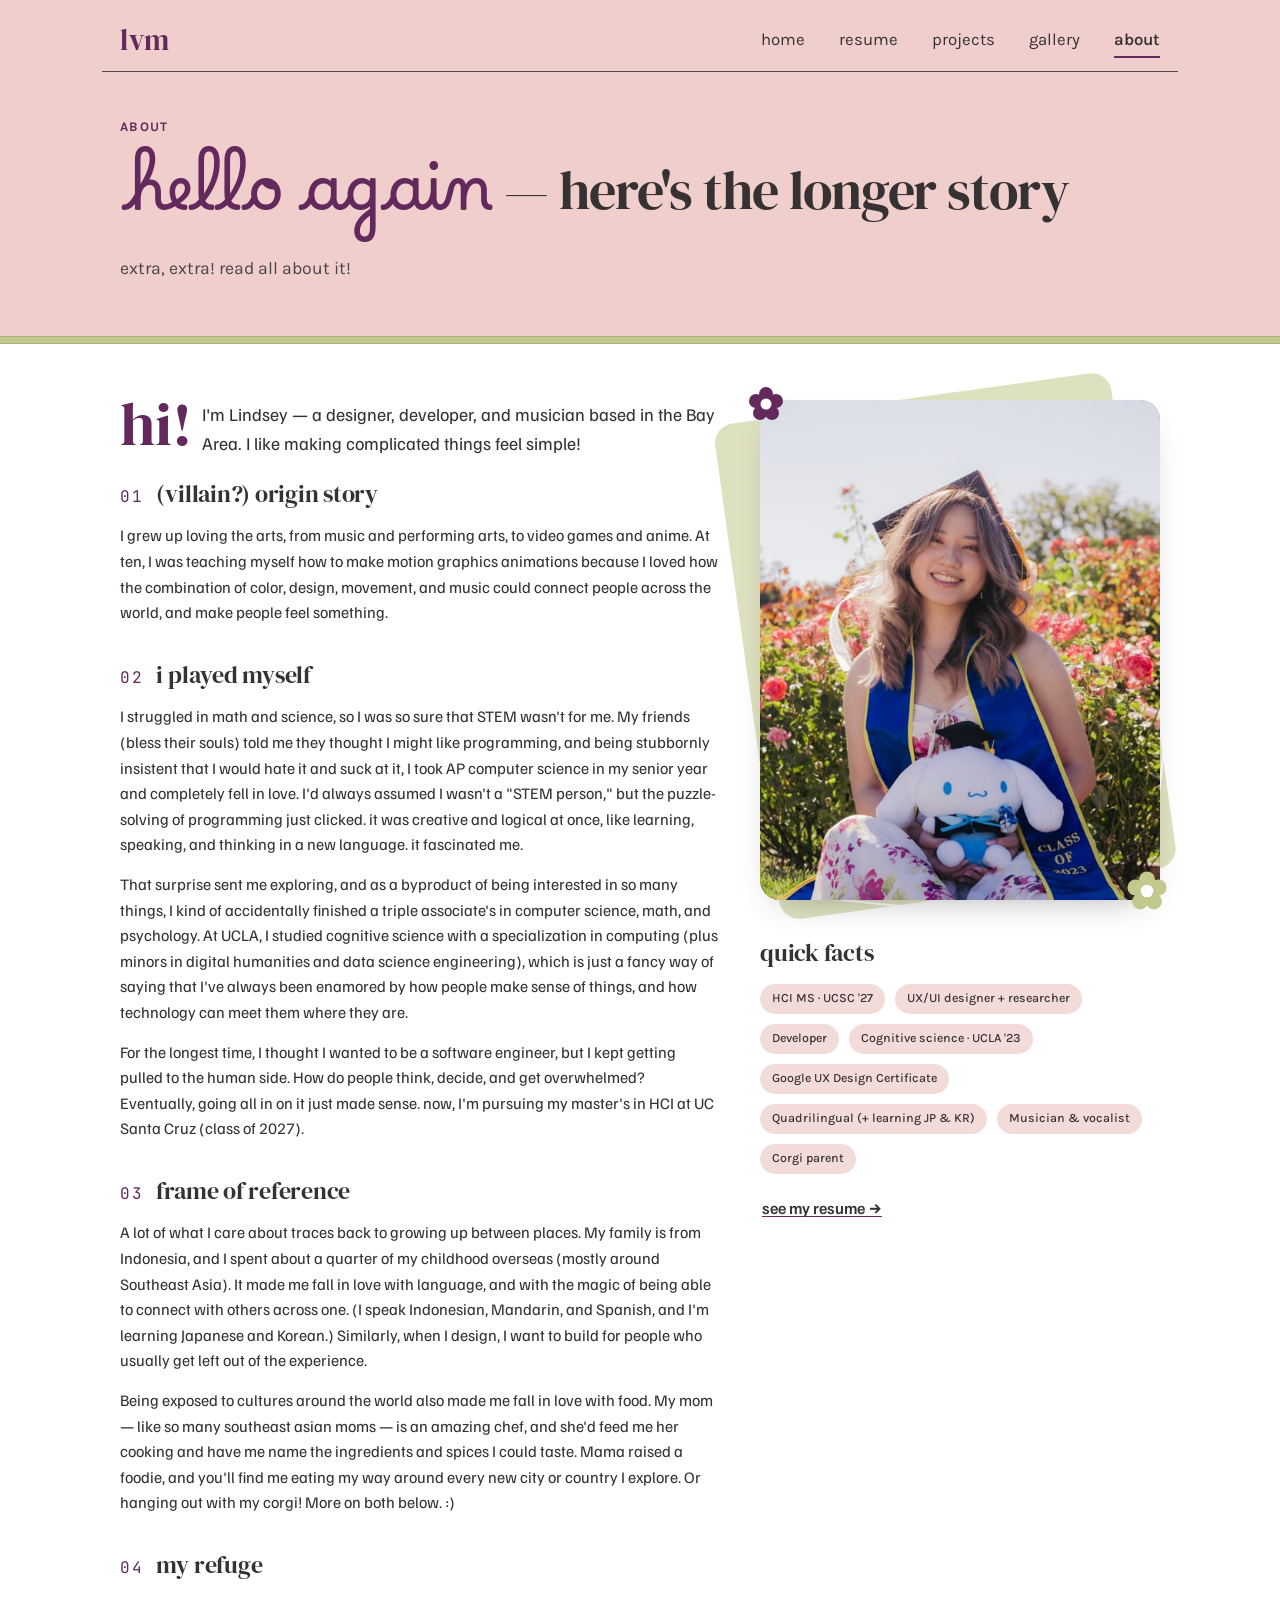
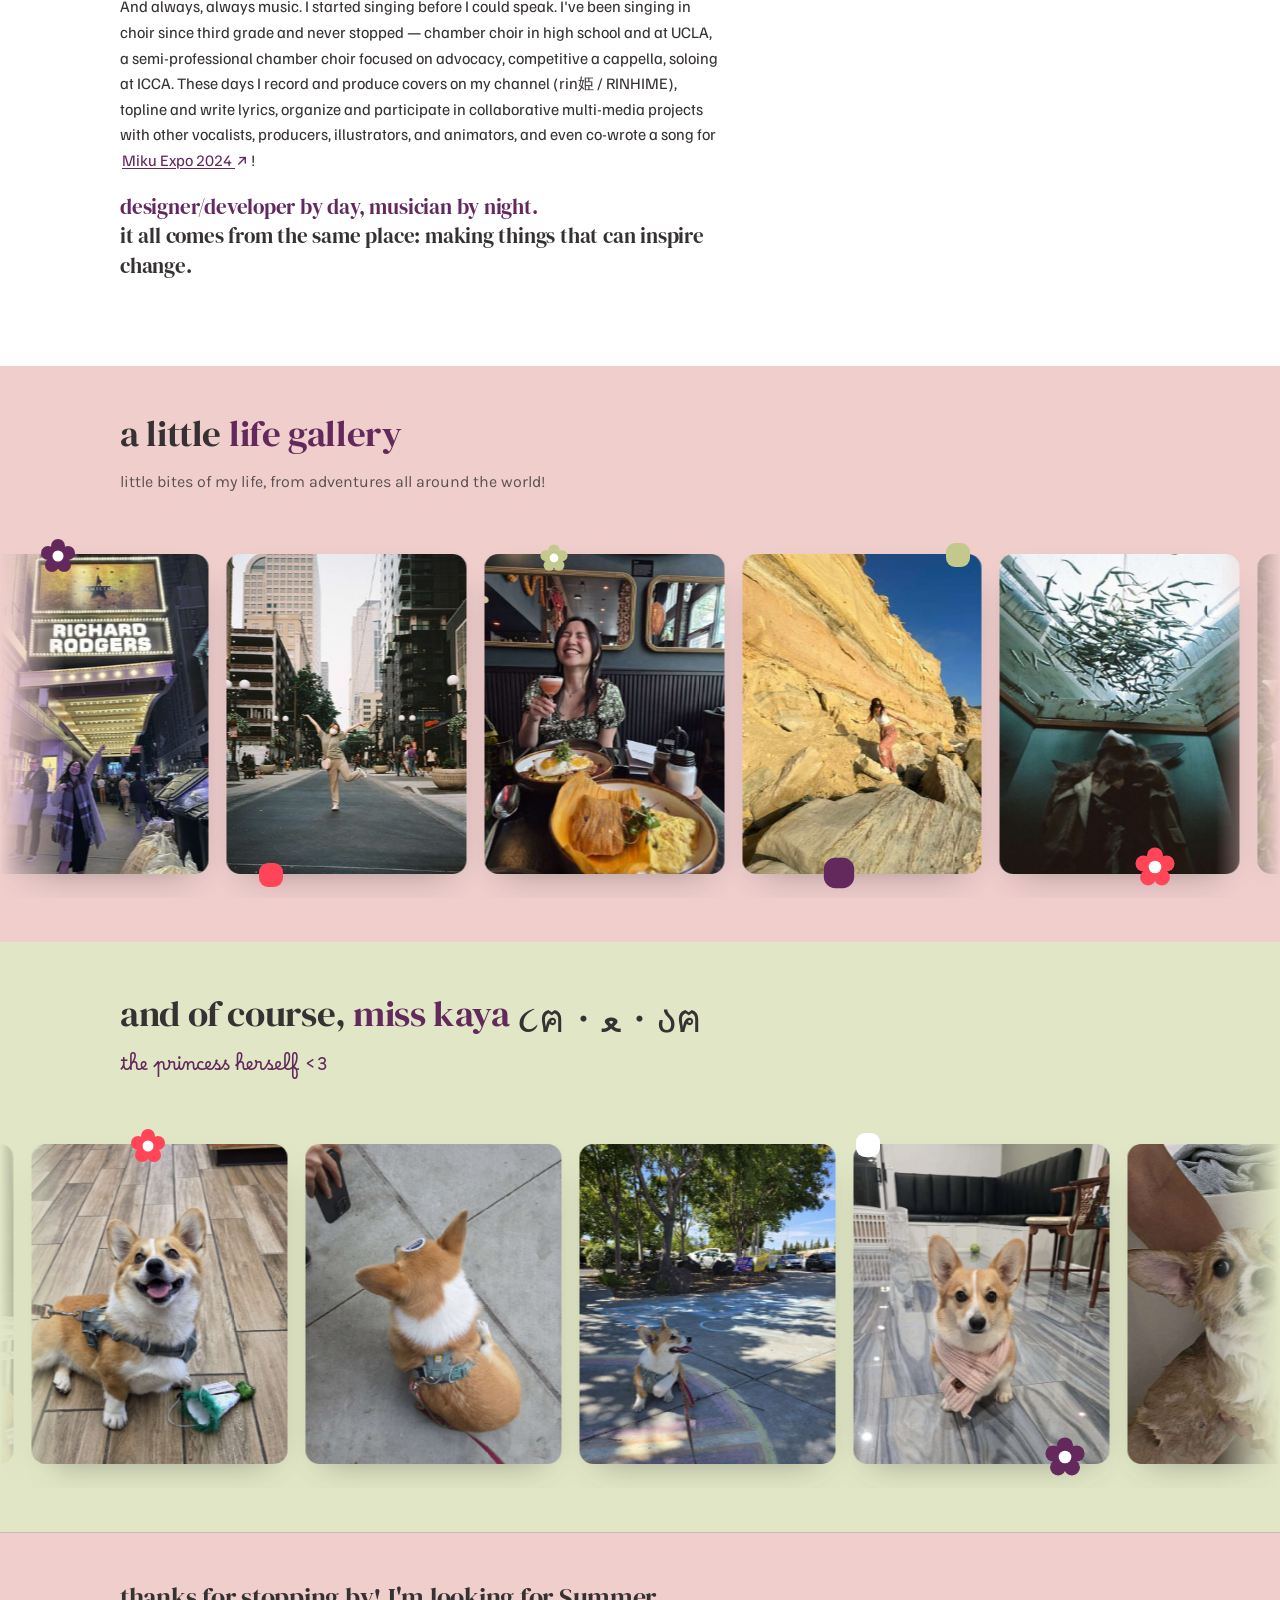
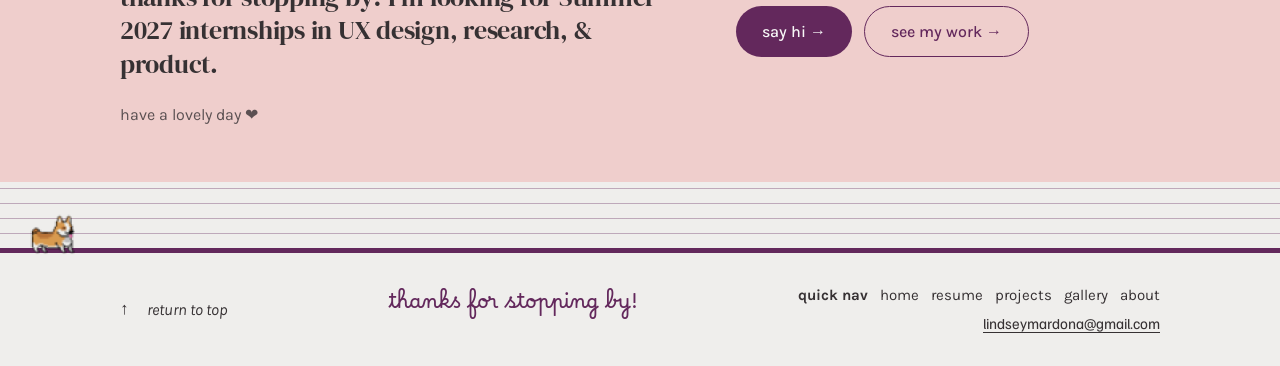
==== commit 286f3828: "Brand pass "the harmony line": footer staff, Kaya notes, staff rail, now-playing bar - Footer: the p" ====
--- a/about.html
+++ b/about.html
@@ -162,7 +162,7 @@
     <section class="section" style="background:#E1E7C6;padding-top:42px;padding-bottom:34px;">
       <div class="wrap">
         <h2 style="font-size:clamp(1.7rem,4vw,2.3rem);margin:0 0 6px;">and of course, <span class="script-accent">miss kaya</span> <span style="font-family:var(--ui);font-size:2.4rem;vertical-align:-6px;">૮ฅ・ﻌ・აฅ</span></h2>
-        <p style="margin:0 0 36px;color:rgba(54,49,51,.8);font-family:var(--ui);">the princess herself &lt;3</p>
+        <p class="kaya-caption" style="margin:0 0 36px;">the princess herself &lt;3</p>
       </div>
       <div class="gal-wrap kaya-wrap">
         <svg class="gal-accent a1" viewBox="0 0 40 40" aria-hidden="true"><g fill="#FF4557"><circle cx="20" cy="10" r="7"/><circle cx="30" cy="17" r="7"/><circle cx="26" cy="29" r="7"/><circle cx="14" cy="29" r="7"/><circle cx="10" cy="17" r="7"/></g><circle cx="20" cy="20" r="5.5" fill="#fff"/></svg>
--- a/styles.css
+++ b/styles.css
@@ -128,6 +128,28 @@
 .roles .rw { transition: transform .2s ease, color .2s ease, text-shadow .2s ease; cursor: default; }
 .roles .rw:hover { transform: translateY(-3px); color: var(--plum); text-shadow: 0 1px 16px rgba(99,40,92,.28); }
 
+/* ---- tagline under the three words; it arrives once the last word has landed ---- */
+.hero-left .tagline { font-family: var(--ui); font-size: clamp(1rem, 1.7vw, 1.1rem); line-height: 1.45; color: var(--ink); margin: .4em 0 0; max-width: 44ch; }
+.js .hero-left .tagline { animation: fadeUp .65s ease 3.05s both; }
+
+/* ---- hover proofs: each role word is focusable and shows a speech bubble under it
+   (script.js builds .proof and sets left/top/--tail so it stays 16px inside the screen) ---- */
+.hero .roles { position: relative; }
+.roles .rw:focus { outline: none; }
+.roles .rw:focus-visible { outline: 2px solid var(--plum); outline-offset: 3px; border-radius: 3px; }
+.roles .proof {
+  position: absolute; left: 0; top: 100%; z-index: 30; width: min(340px, calc(100vw - 32px)); box-sizing: border-box;
+  padding: 13px 18px 14px; background: #F8E6E4; border: 1.5px solid var(--plum); border-radius: 18px;
+  font-family: var(--ui); font-size: 15px; font-weight: 400; line-height: 1.45; color: var(--ink); text-align: left; white-space: normal;
+  box-shadow: 0 12px 26px -16px rgba(99,40,92,.45);
+  opacity: 0; visibility: hidden; transform: translateY(6px); pointer-events: none;
+  transition: opacity .3s ease, transform .3s ease, visibility 0s linear .3s;
+}
+.roles .proof.on { opacity: 1; visibility: visible; transform: none; pointer-events: auto; transition: opacity .3s ease, transform .3s ease, visibility 0s; }
+/* the tail: a rotated square bordered on its top-left edges, pointing up at the word */
+.roles .proof-tail { position: absolute; top: -7.5px; left: var(--tail, 50%); width: 13px; height: 13px; background: #F8E6E4;
+  border-left: 1.5px solid var(--plum); border-top: 1.5px solid var(--plum); border-top-left-radius: 3px; transform: translateX(-50%) rotate(45deg); }
+
 /* ---- portrait: a tilted 11:12 photo card, two framing squares with the same ratio
    tucked behind it, two flowers + a dot, and the status sticker. --pf is the photo
    width; everything around it is sized off it ---- */
@@ -208,6 +230,8 @@
 @media (prefers-reduced-motion: reduce) {
   .hero .squiggle path { stroke-dashoffset: 0 !important; }
   .roles .rw, .name-anim { opacity: 1 !important; animation: none !important; }
+  .js .hero-left .tagline { animation: none; }
+  .roles .proof, .roles .proof.on { transition: none; transform: none; }
   .type-caret { display: none; }
   .portrait .status-sticker { animation: none !important; }
   .portrait .ss-inner { transition: none; }
@@ -446,8 +470,6 @@
 .gal-wrap { position: relative; margin: 8px 0 10px; }
 .marquee { overflow: hidden; -webkit-mask-image: linear-gradient(90deg, transparent, #000 5%, #000 95%, transparent); mask-image: linear-gradient(90deg, transparent, #000 5%, #000 95%, transparent); }
 .marquee-track { display: flex; gap: 18px; width: max-content; animation: scrollx 46s linear infinite; }
-/* only the welcome-bar marquee pauses on band hover; the galleries pause per-photo in JS */
-.hello-bar .marquee:hover .marquee-track, .hello-bar .marquee:focus-within .marquee-track { animation-play-state: paused; }
 .marquee img { height: 300px; width: auto; border-radius: 14px; box-shadow: var(--shadow); -webkit-user-drag: none; user-select: none; }
 @keyframes scrollx { from { transform: translateX(0); } to { transform: translateX(-50%); } }
 .gal-accent { position: absolute; z-index: 3; pointer-events: none; transition: transform .5s cubic-bezier(.34,1.56,.64,1); }
@@ -465,17 +487,12 @@
 .dog-tile:hover img { transform: scale(1.05); }
 .dog-ph { position: absolute; inset: 0; display: flex; align-items: center; justify-content: center; text-align: center; padding: 18px; color: var(--mocha, #7a6a55); background: repeating-linear-gradient(45deg, #f3efe6, #f3efe6 12px, #eee7da 12px, #eee7da 24px); font-size: .9rem; color: rgba(54,49,51,.6); }
 
-/* footer whimsy: a little corgi peeking over the top */
+/* footer: positioning context for the corgi stage */
 footer { position: relative; }
-.footer-corgi { position: absolute; right: 6%; top: -46px; width: 76px; z-index: 5; transform-origin: bottom center; animation: corgi-bob 3.4s ease-in-out infinite; }
-.footer-corgi:hover { animation: corgi-wiggle .5s ease-in-out; }
-@keyframes corgi-bob { 0%,100% { transform: translateY(0) rotate(0deg); } 50% { transform: translateY(-5px) rotate(-2deg); } }
-@keyframes corgi-wiggle { 0%,100%{transform:rotate(0);} 25%{transform:rotate(-7deg);} 75%{transform:rotate(7deg);} }
-
-@media (max-width: 600px) { .footer-corgi { width: 60px; top: -38px; right: 8%; } .marquee img { height: 220px; } }
+
+@media (max-width: 600px) { .marquee img { height: 220px; } }
 @media (prefers-reduced-motion: reduce) {
   .marquee-track { animation: none !important; }
-  .footer-corgi { animation: none !important; }
 }
 
 /* ============================================================ ROUND 6 — fonts, plum, fixes ============================================================ */
@@ -584,21 +601,8 @@
 /* second marquee (dog gallery) scrolls the other way */
 .marquee.rev .marquee-track { animation-direction: reverse; }
 
-/* ---- walking pixel corgi along the footer ---- */
+/* footer spacing */
 footer { overflow: hidden; padding-top: 46px; }
-.corgi-walk { position: absolute; top: 5px; left: 0; z-index: 6; width: 54px; animation: walkAcross 15s linear infinite; }
-.corgi-bob { animation: bob .3s ease-in-out infinite; }
-@keyframes walkAcross { from { transform: translateX(-72px); } to { transform: translateX(calc(100vw + 30px)); } }
-@keyframes bob { 0%,100% { transform: translateY(0); } 50% { transform: translateY(-2px); } }
-.corgi-walk .legs-b { opacity: 0; }
-@keyframes legA { 0%,49% { opacity: 1; } 50%,100% { opacity: 0; } }
-@keyframes legB { 0%,49% { opacity: 0; } 50%,100% { opacity: 1; } }
-.corgi-walk .legs-a { animation: legA .3s steps(1) infinite; }
-.corgi-walk .legs-b { animation: legB .3s steps(1) infinite; }
-@media (prefers-reduced-motion: reduce) {
-  .corgi-walk { animation: none; left: 16px; }
-  .corgi-bob, .corgi-walk .legs-a, .corgi-walk .legs-b { animation: none; }
-}
 
 /* ============================================================ ROUND 8 ============================================================ */
 html, body { overflow-x: clip; }
@@ -643,9 +647,8 @@
   100% { transform: translateY(var(--pf,820px)) translateX(var(--pd,40px)) rotate(320deg); opacity: 0; }
 }
 
-/* corgi walks ON TOP of the plum line above the footer */
+/* footer: room above the plum rule (the JS corgi walks on it) */
 footer { overflow: visible; padding-top: 30px; }
-.corgi-walk { top: -32px; }
 
 @media (prefers-reduced-motion: reduce) { .petal { display: none; } }
 
@@ -657,10 +660,6 @@
 /* consistent title weight across projects + case studies */
 .proj-body h3, .cs-card h3, .cs-hero h1, .page-hero h1, .cs-body h2 { font-weight: 500; }
 
-/* corgi: feet resting on the plum line + calmer walk */
-.corgi-walk { top: -35px; }
-.corgi-bob { animation: bob .5s ease-in-out infinite; }
-@keyframes bob { 0%,100% { transform: translateY(0); } 50% { transform: translateY(-1px); } }
 
 /* lower the life-gallery square so it doesn't cover a photo */
 .gal-accent.a6 { top: auto; bottom: -16px; left: 20%; }
@@ -727,8 +726,6 @@
 .proj:hover .thumb-chips, .proj:focus-visible .thumb-chips { transform: translateY(0); }
 .thumb-chips .chip { background: rgba(255,255,255,.18); border-color: transparent; color: #fff; font-size: .72rem; padding: 3px 9px; }
 
-/* corgi sits fully on top of the plum line */
-.corgi-walk { top: -40px; }
 
 /* about columns: balanced, top-aligned so the bio fills its side */
 .section.paper .cols { align-items: start; grid-template-columns: 1.2fr .8fr; }
@@ -929,12 +926,6 @@
 /* section anchors clear the sticky nav when the rail jumps to them */
 .cs-read h2[id] { scroll-margin-top: 92px; }
 
-/* whimsy: the walking corgi hops when you mouse over it */
-@media (prefers-reduced-motion: no-preference) {
-  .corgi-walk { cursor: pointer; }
-  .corgi-walk:hover .corgi-bob { animation: corgiJump .55s cubic-bezier(.25,.85,.35,1); }
-  @keyframes corgiJump { 0%,100% { transform: translateY(0); } 42% { transform: translateY(-17px); } 70% { transform: translateY(-3px); } }
-}
 
 /* ============================================================ ROUND 18 ============================================================ */
 /* statistic snapshot body text a bit bigger */
@@ -988,9 +979,6 @@
   box-shadow: 0 9px 24px -12px rgba(99,40,92,.65); }
 .cs-backbar .cs-back:hover, .cs-backbar .cs-back:focus-visible { background: #7a3f72; color: #fff; }
 
-/* corgi: JS-driven one-shot hop that always finishes (no snap-to-ground when the mouse leaves) */
-.corgi-walk:hover .corgi-bob { animation: bob .5s ease-in-out infinite; }
-.corgi-bob.jump { animation: corgiJump .62s cubic-bezier(.25,.85,.35,1) !important; }
 
 /* ============================================================ ROUND 22 ============================================================ */
 
@@ -1588,13 +1576,6 @@
 /* the "+ new track" row is not draggable — don't offer the grab hand */
 .newtrack .daw-thead { cursor: default; }
 
-/* ---- 5a: scrolling olive welcome bar ---- */
-.hello-bar { background: var(--olive); border-top: 1px solid rgba(54,49,51,.16); border-bottom: 1px solid rgba(54,49,51,.16); }
-.hello-bar .marquee { -webkit-mask-image: linear-gradient(90deg, transparent, #000 4%, #000 96%, transparent); mask-image: linear-gradient(90deg, transparent, #000 4%, #000 96%, transparent); }
-.hello-bar .marquee-track { padding: 13px 0; }
-.hello-bar .hm { font-family: var(--ui); font-size: .98rem; color: rgba(54,49,51,.92); margin-right: 34px; white-space: nowrap; }
-.hello-bar .hm.sep { color: rgba(54,49,51,.45); }
-@media (max-width: 620px) { .hello-bar .hm { font-size: .92rem; margin-right: 26px; } }
 
 /* ============================================================ ROUND 51 — gallery title/hover, hero type, 5a work section ============================================================ */
 /* gallery: bigger serif title; revert hover to the standard site card behavior (no pink) */
@@ -2247,22 +2228,7 @@
 .feat-thumb { min-width: 0; }
 .feat-thumb img, .mini-thumb img { max-width: 100%; }
 
-/* ============================================================ ROUND 86 — thinner/slower welcome bar + pause button (this round's hero changes now live in HOME HERO) ============================================================ */
-/* welcome bar: thinner, smaller type, ~30% slower (CSS fallback; JS speed is
-   set in script.js), plus a pause/play button on the right edge */
-.hello-bar { position: relative; }
-.hello-bar .marquee-track { padding: 9px 0; animation-duration: 66s; }
-.hello-bar .hm { font-size: .9rem; }
-.hello-bar.is-paused .marquee-track { animation-play-state: paused; }
-.hello-bar .hb-toggle { position: absolute; right: 14px; top: 50%; translate: 0 -50%; z-index: 2; width: 28px; height: 28px; padding: 0; border-radius: 50%; border: 1px solid rgba(54,49,51,.3); background: rgba(253,252,251,.88); color: var(--ink); font-size: 10px; display: inline-flex; align-items: center; justify-content: center; cursor: pointer; }
-.hello-bar .hb-toggle:hover { background: #fff; }
-.hello-bar .hb-toggle:focus-visible { outline: 2px solid var(--plum); outline-offset: 2px; }
-@media (max-width: 620px) { .hello-bar .hm { font-size: .84rem; } .hello-bar .hb-toggle { right: 10px; } }
-
-@media (prefers-reduced-motion: reduce) {
-  /* the bar is already frozen (and swipeable) under reduced motion — nothing to pause */
-  .hello-bar .hb-toggle { display: none; }
-}
+/* ============================================================ ROUND 86 — (welcome bar removed in ROUND 92: replaced by the static "now playing" bar) ============================================================ */
 
 /* ============================================================ ROUND 88 — the redesigned case-study layout (body.cs-v2) now lives in css/case-study.css; only its site-wide pieces stay here ============================================================ */
 /* 821–920px gets the section bar too, but the site nav only auto-hides at 820px and
@@ -2278,3 +2244,226 @@
 
 /* ============================================================ ROUND 89 — "being redesigned" note at the end of case studies still on the original layout ============================================================ */
 .cs-read .cs-redesign-note { margin: 44px 0 0; padding-top: 18px; border-top: 1px solid var(--hair); font-family: var(--ui); font-size: .92rem; line-height: 1.55; color: #6b6266; }
+
+/* ============================================================ ROUND 90 — LCHD card thumbnail is now both pages of the final Extreme Heat factsheet ============================================================ */
+/* the card shapes run from ~1.9:1 (home, desktop) to ~1.2:1 (home, phone), so a cover crop would trim
+   the fanned pages. Show the whole image and fill the spare space with its own sage background so the
+   extra room is seamless, not letterboxing */
+.feat-thumb img.thumb-whole, .proj-thumb img.thumb-whole { object-fit: contain; background: #D5E4E1; }
+
+/* ============================================================ ROUND 91 — smoother Kaya under keyboard control ============================================================ */
+/* her body sits left of centre in each 144px sprite frame (centre ~64, not 72), so flipping around the
+   box centre hopped her ~7px sideways on every turn. Flip around her body instead (64/144 of 64px);
+   script.js uses the same 28.44px for the D-pad. */
+.corgi { transform-origin: 28.44px 100%; }
+
+/* ============================================================ ROUND 92 — "the harmony line" brand pass ============================================================
+   Palette for this pass: plum #63285C (var --plum), hover plum #8a4a80, hot pink #FF4557,
+   blush #EFCECC, sage #C3C98D, off-white #F8F8F8, ink #363133, soft plum #B9A3B5 ("ahead"). */
+:root { --hl-plum-hover: #8a4a80; --hl-pink: #FF4557; --hl-soft-plum: #B9A3B5; --hl-blush-soft: #F8E6E4; }
+
+/* ---- 1 · footer: the plum rule is the bottom line of a five-line staff. The staff lives at
+   the top of the footer itself (so it never runs into page content above): four thin lines
+   15px apart, then the 5px plum rule, which Kaya keeps walking on. Layout, from the footer's
+   top edge: thin lines at 6 / 21 / 36 / 51px, the plum rule at 66–71px ---- */
+footer { border-top: 0; padding-top: 101px; }
+footer::before {
+  content: ""; position: absolute; left: 0; right: 0; top: 6px; height: 65px; pointer-events: none;
+  background:
+    linear-gradient(var(--plum), var(--plum)) 0 100% / 100% 5px no-repeat,
+    repeating-linear-gradient(to bottom, rgba(99,40,92,.35) 0 1px, transparent 1px 15px) 0 0 / 100% 46px no-repeat;
+}
+/* her stage: feet 2px below the plum rule's bottom edge, as before (stage bottom = 73px) */
+.corgi-stage { top: 25px; }
+/* she no longer stands in the space above the footer, so the DAW needs no extra clearance for her */
+.daw { padding-bottom: 28px; }
+@media (max-width: 640px) { .daw { padding-bottom: 32px; } }
+
+/* sign-off: Borel, plum, centred between "return to top" and the quick nav */
+.foot .foot-signoff { margin: 0; font-family: var(--script); color: var(--plum); font-size: 1.28rem; line-height: 1.3; text-align: center; white-space: nowrap; }
+@media (min-width: 1080px) {
+  .foot { grid-template-columns: auto 1fr auto; grid-template-areas: "top sign quick" "top sign email"; column-gap: 24px; row-gap: 4px; }
+  .foot .to-top { grid-area: top; }
+  .foot .foot-signoff { grid-area: sign; justify-self: center; }
+  .foot .quick { grid-area: quick; justify-self: end; text-align: right; }
+  .foot .quick a:last-child { margin-right: 0; }
+  .foot .foot-email { grid-area: email; justify-self: end; }
+}
+@media (min-width: 721px) and (max-width: 1079px) {
+  .foot { grid-template-columns: auto 1fr auto; grid-template-areas: "top sign email" "quick quick quick"; column-gap: 20px; row-gap: 14px; }
+  .foot .to-top { grid-area: top; }
+  .foot .foot-signoff { grid-area: sign; justify-self: center; }
+  .foot .quick { grid-area: quick; justify-self: center; }
+  .foot .foot-email { grid-area: email; justify-self: end; }
+}
+@media (min-width: 641px) and (max-width: 720px) {
+  .foot .foot-signoff { order: 2; }
+}
+@media (max-width: 640px) {
+  .foot .foot-signoff { order: 3; font-size: 1.2rem; padding: 2px 0 4px; }
+  .foot .to-top { order: 4; }
+}
+
+/* ---- 2 · Kaya: she's a <button> now (reset the UA button look; keep a visible focus ring) ---- */
+.corgi { -webkit-appearance: none; appearance: none; border: 0; padding: 0; margin: 0; background-color: transparent; font: inherit; color: var(--plum); border-radius: 6px; }
+.corgi:focus { outline: none; }
+.corgi:focus-visible { outline: 2px solid var(--plum); outline-offset: 3px; }
+
+/* the fermata she wears while sitting: her own pixel scale (sheet px × 44/99), centred over
+   her ears (sheet x 72–102, one art pixel of air above them), bobbing gently */
+.corgi-fermata { position: absolute; left: 32px; top: -9.33px; width: 13.33px; height: 6.67px; display: none; pointer-events: none; color: var(--plum); }
+.corgi-fermata svg { display: block; width: 100%; height: 100%; }
+.corgi.a-sit .corgi-fermata { display: block; animation: fermIn .25s ease .45s both, fermBob 2.4s ease-in-out .7s infinite; }
+@keyframes fermIn  { from { opacity: 0; } to { opacity: 1; } }
+@keyframes fermBob { 0%, 100% { transform: translateY(0); } 50% { transform: translateY(-5px); } }
+
+/* one eighth note per visitor action: floats ~24px up from above her head, gone in .8s */
+.corgi-note { position: absolute; bottom: 44px; width: 12px; height: 19.5px; color: var(--plum); pointer-events: none; animation: noteUp .8s ease-out forwards; }
+.corgi-note svg { display: block; width: 100%; height: 100%; }
+@keyframes noteUp { 0% { opacity: 0; transform: translateY(4px); } 15% { opacity: 1; } 100% { opacity: 0; transform: translateY(-24px); } }
+
+/* the cues sit beside her, level with the staff (script.js sets `left`) — never above her */
+.corgi-dpad { bottom: 9px; transform: none; }
+.corgi-hint { bottom: 20px; }
+/* first hover: a quieter "psst, click me" than the solid arrow-keys pill */
+.corgi-psst { position: absolute; bottom: 12px; height: 34px; display: flex; align-items: center; padding: 0 15px; white-space: nowrap;
+  font-family: var(--ui); font-style: italic; font-weight: 500; font-size: 15px; line-height: 1; color: var(--plum);
+  border: 1.5px dashed var(--plum); border-radius: 999px; background: rgba(248,248,248,.55);
+  opacity: 0; transition: opacity .2s ease; pointer-events: none; z-index: 7; }
+.corgi-psst.in { opacity: 1; }
+
+@media (prefers-reduced-motion: reduce) {
+  .corgi.a-sit .corgi-fermata { animation: none; }
+  .corgi-note { display: none; }
+  .corgi-psst, .corgi-hint, .corgi-dpad { transition: none; }
+}
+
+/* ---- 4 · "now playing" bar (replaces the scrolling welcome ticker): static, sage, one line ---- */
+.now-playing { background: var(--olive); color: var(--ink); border-top: 1px solid rgba(54,49,51,.16); border-bottom: 1px solid rgba(54,49,51,.16); }
+.np-line { margin: 0; padding: 13px 0; display: flex; flex-wrap: wrap; align-items: center; justify-content: center; font-family: var(--ui); font-size: 16px; line-height: 1; color: var(--ink); }
+.np-head { display: inline-flex; align-items: center; gap: 14px; }   /* 6px + ~8px extra between the waveform and the label */
+.np-label { font-weight: 600; }
+.np-dot { padding: 0 10px; }
+.np-sep > [aria-hidden="true"] { color: var(--plum); padding: 0 18px; }
+/* the waveform: four plum bars, 2.6px wide with rounded ends, bouncing out of step */
+.np-eq { display: inline-flex; align-items: center; gap: 2.4px; height: 18px; }
+.np-eq i { display: block; width: 2.6px; height: 18px; border-radius: 2px; background: var(--plum); animation: npEq 1.05s ease-in-out infinite; }
+.np-eq i:nth-child(1) { animation-duration: 1.1s;  animation-delay: -.2s; }
+.np-eq i:nth-child(2) { animation-duration: .85s;  animation-delay: -.55s; }
+.np-eq i:nth-child(3) { animation-duration: 1.25s; animation-delay: -.9s; }
+.np-eq i:nth-child(4) { animation-duration: .95s;  animation-delay: -.35s; }
+@keyframes npEq { 0%, 100% { height: 6px; } 50% { height: 18px; } }
+/* phones: stack instead of scrolling — the label, then one item per line */
+@media (max-width: 760px) {
+  .np-line { flex-direction: column; gap: 10px; padding: 15px 0 16px; text-align: center; }
+  .np-line .np-head { margin-bottom: 4px; }
+  .np-dot, .np-sep > [aria-hidden="true"] { display: none; }
+  .np-item { line-height: 1.15; }
+}
+@media (prefers-reduced-motion: reduce) {
+  .np-eq i { animation: none; }
+  .np-eq i:nth-child(1) { height: 9px; } .np-eq i:nth-child(2) { height: 16px; }
+  .np-eq i:nth-child(3) { height: 12px; } .np-eq i:nth-child(4) { height: 18px; }
+}
+
+/* ---- 5 · icons + wave hover. At rest: plum glyph/label in an empty shape with a 1.5px plum
+   ring. Hover/focus: a plum wave rises from the bottom (.wv) and a white copy of the content
+   (.wv-top), clipped to the same moving edge, sits on top — see script.js ---- */
+.wave-btn { position: relative; overflow: hidden; isolation: isolate; }
+.wave-btn .wv { position: absolute; left: 0; top: 0; width: 200%; height: 130%; z-index: 1; pointer-events: none; color: var(--plum);
+  transform: translateY(100%); transition: transform .95s cubic-bezier(.45,.05,.25,1); }
+.wave-btn .wv svg { display: block; width: 100%; height: 100%; animation: wvDrift 2.6s linear infinite; }
+@keyframes wvDrift { from { transform: translateX(0); } to { transform: translateX(-50%); } }
+.wave-btn .wv-top { position: absolute; inset: 0; z-index: 2; display: flex; align-items: center; justify-content: center; gap: inherit; pointer-events: none;
+  color: #fff; clip-path: inset(139% 0 0 0); transition: clip-path .95s cubic-bezier(.45,.05,.25,1); }
+.wave-btn:hover .wv, .wave-btn:focus-visible .wv { transform: translateY(-12%); }
+.wave-btn:hover .wv-top, .wave-btn:focus-visible .wv-top { clip-path: inset(-6% 0 0 0); }
+
+/* social icons: 56px rings, 24px glyphs */
+.socials a.wave-circle { width: 56px; height: 56px; border-radius: 50%; background: transparent; border: 1.5px solid var(--plum); color: var(--plum); transform: none; }
+.socials a.wave-circle:hover, .socials a.wave-circle:focus-visible { background: transparent; transform: none; }
+.socials a.wave-circle i { font-size: 24px; color: var(--plum); }
+.socials a.wave-circle .wv-top i { color: #fff; }
+.socials a.wave-circle:focus { outline: none; }
+.socials a.wave-circle:focus-visible { outline: 2px solid var(--plum); outline-offset: 3px; }
+
+/* outlined text buttons + the résumé downloads: the ring + wave replace the colour sweep */
+.pill.wave-btn, .late .pill.wave-btn { color: var(--plum); border: 1.5px solid var(--plum); background: transparent; }
+.pill.wave-btn:hover, .pill.wave-btn:focus-visible, .late .pill.wave-btn:hover, .late .pill.wave-btn:focus-visible { background: transparent; }
+.pill.wave-btn .wv-top { padding: inherit; letter-spacing: inherit; font: inherit; }
+
+@media (prefers-reduced-motion: reduce) {
+  .wave-btn .wv svg { animation: none; }
+  .wave-btn .wv, .wave-btn .wv-top { transition: none; }
+}
+
+/* ---- 6 · external text links: 2px plum underline at rest; a blush highlight rises behind the
+   text on hover/focus and the ↗ nudges up-right ---- */
+a.ext-link.ext-link { color: var(--plum); padding: 0; font-weight: 400; text-decoration: underline; text-decoration-thickness: 2px; text-decoration-color: var(--plum); text-underline-offset: 3px;
+  background-image: linear-gradient(var(--ext-hl, #EFCECC), var(--ext-hl, #EFCECC)); background-repeat: no-repeat; background-position: 0 100%; background-size: 100% 0;
+  border-radius: 2px; transition: background-size .35s ease; }
+a.ext-link.on-blush { --ext-hl: var(--blush-deep); }
+a.ext-link.ext-link:hover, a.ext-link.ext-link:focus-visible { color: var(--plum); background-color: transparent; background-image: linear-gradient(var(--ext-hl, #EFCECC), var(--ext-hl, #EFCECC)); background-size: 100% 100%; text-underline-offset: 3px; }
+a.ext-link .ext { display: inline-block; transition: transform .35s ease; }
+a.ext-link:hover .ext, a.ext-link:focus-visible .ext { transform: translate(2.5px, -2.5px); }
+@media (prefers-reduced-motion: reduce) {
+  a.ext-link, a.ext-link .ext { transition: none; }
+  a.ext-link:hover .ext, a.ext-link:focus-visible .ext { transform: none; }
+}
+
+/* ---- 3 · case-study staff rail: one 3px plum line, one note per section sitting on it
+   (script.js builds it; the note head is at y=20/26 of the glyph, so the line runs
+   through every head). State by colour: read plum, current hot pink + larger, ahead soft plum ---- */
+.cs-staff { --g: 30px; position: sticky; top: 72px; z-index: 35; margin: 0 0 30px; padding: 2px 0 10px;
+  background: rgba(255,255,255,.95); -webkit-backdrop-filter: blur(8px); backdrop-filter: blur(8px); border-bottom: 1px solid var(--hair); }
+.cs-staff-notes { position: relative; list-style: none; margin: 0; padding: 0; display: flex; }
+.cs-staff-notes::before { content: ""; position: absolute; left: 0; right: 0; top: calc(8px + var(--g) * 20 / 26 - 1.5px); height: 3px; border-radius: 2px; background: var(--plum); }
+.cs-staff-notes li, .cs-body .cs-staff-notes li { flex: 1 1 0; min-width: 0; display: flex; justify-content: center; margin: 0; padding: 0; font-size: inherit; }
+.cs-staff-notes li::before, .cs-body .cs-staff-notes li::before { content: none; display: none; }
+.cs-note, .cs-body .cs-read a.cs-note, .cs-mobilebar a.cs-note { text-decoration: none; padding: 8px 3px 0; border-radius: 8px; background: none; transition: none; }
+.cs-body .cs-read a.cs-note:hover { background: none; }
+.cs-note { position: relative; z-index: 1; display: flex; flex-direction: column; align-items: center; gap: 7px; padding: 8px 3px 0; text-decoration: none; color: var(--hl-soft-plum); border-radius: 8px; }
+.cs-note-g { display: block; height: var(--g); width: calc(var(--g) * 16 / 26); transform-origin: 34% 77%; transition: transform .25s ease, color .25s ease; }
+.cs-note-g svg { display: block; width: 100%; height: 100%; }
+.cs-note.is-read { color: var(--plum); }
+.cs-note.is-current { color: var(--hl-pink); }
+.cs-note.is-current .cs-note-g { transform: scale(1.22); }
+.cs-note-l { font-family: var(--ui); font-size: 15px; line-height: 1.2; color: #6b6266; text-align: center; white-space: normal; }
+.cs-note.is-current .cs-note-l { font-weight: 700; color: var(--plum); }
+.cs-note:hover .cs-note-l { color: var(--plum); }
+.cs-note:focus { outline: none; }
+.cs-note:focus-visible { outline: 2px solid var(--plum); outline-offset: 2px; }
+.cs-staff.dense .cs-note-l { font-size: 14px; }
+/* too narrow for every label: show the current one (and any you hover/focus) */
+.cs-staff.tight .cs-note:not(.is-current):not(:hover):not(:focus-visible) .cs-note-l { visibility: hidden; }
+.cs-staff.tight .cs-note-l { white-space: nowrap; }
+/* the staff is now the reading column's first child */
+.cs-v2 .cs-read > .cs-staff + .cs-section .cs-pair { margin-top: 0; }
+.cs-body .cs-read > .cs-staff + h2 { margin-top: 0; }
+
+/* desktop: the staff replaces the sidebar list of sections (the back pill keeps the left column) */
+@media (min-width: 921px) {
+  body.cs-staff-on .cs-body .cs-layout .cs-rail { display: none; }
+  body.cs-staff-on .cs-body .cs-layout .cs-read { grid-column: 2; }
+  body.cs-staff-on .cs-read h2[id], body.cs-staff-on.cs-v2 .cs-section { scroll-margin-top: 172px; }
+}
+/* phones/tablets: the staff lives in the section bar as a compact second row (no labels) */
+.cs-mobilebar .cs-staff-compact { display: none; }
+@media (max-width: 920px) {
+  .cs-body .cs-read > .cs-staff:not(.cs-staff-compact) { display: none; }
+  .cs-mobilebar.has-staff { height: auto; flex-wrap: wrap; row-gap: 0; padding: 8px 12px 0; }
+  .cs-mobilebar .cs-staff-compact { --g: 22px; display: block; flex: 1 0 100%; position: static; margin: 0; padding: 0 2px 4px; background: none; -webkit-backdrop-filter: none; backdrop-filter: none; border: 0; }
+  .cs-mobilebar .cs-staff-compact a.cs-note { padding: 4px 4px 2px; min-width: 24px; }
+  .cs-staff-compact .cs-staff-notes::before { top: calc(4px + var(--g) * 20 / 26 - 1.5px); }
+  body.cs-staff-on .cs-read h2[id], body.cs-staff-on.cs-v2 .cs-section { scroll-margin-top: 150px; }
+}
+@media (prefers-reduced-motion: reduce) {
+  .cs-note-g { transition: none; }
+}
+
+/* ---- 8 · Borel only where Lindsey speaks to the visitor (the "hello," greeting, cursive words in
+   conversational page titles, Kaya's caption, the footer sign-off). Section headers and UI text
+   that used it switch to DM Serif Display ---- */
+.section h2 .script-accent { font-family: var(--serif); font-size: 1em; line-height: inherit; padding: 0; color: var(--plum); }
+.portrait .initials { font-family: var(--serif); }
+.kaya-caption { font-family: var(--script); color: var(--plum); font-size: 1.12rem; line-height: 1.5; }
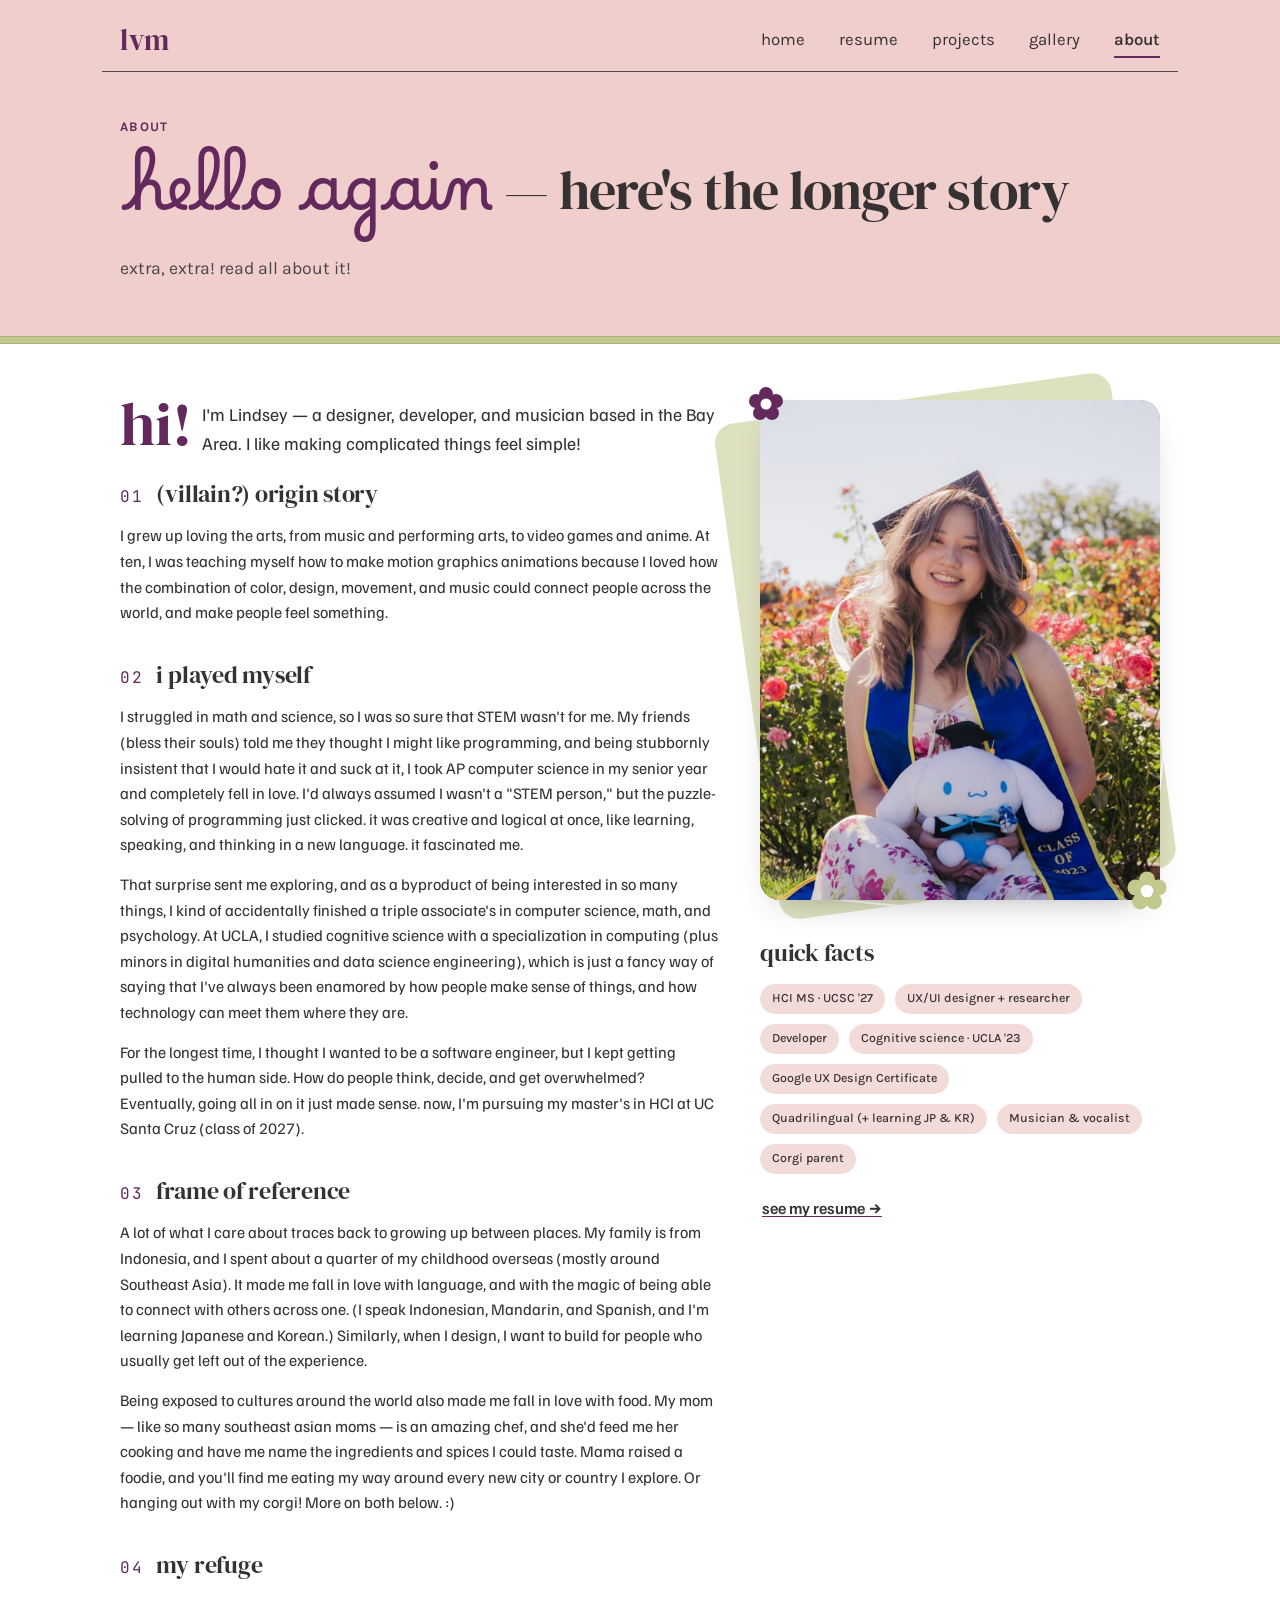
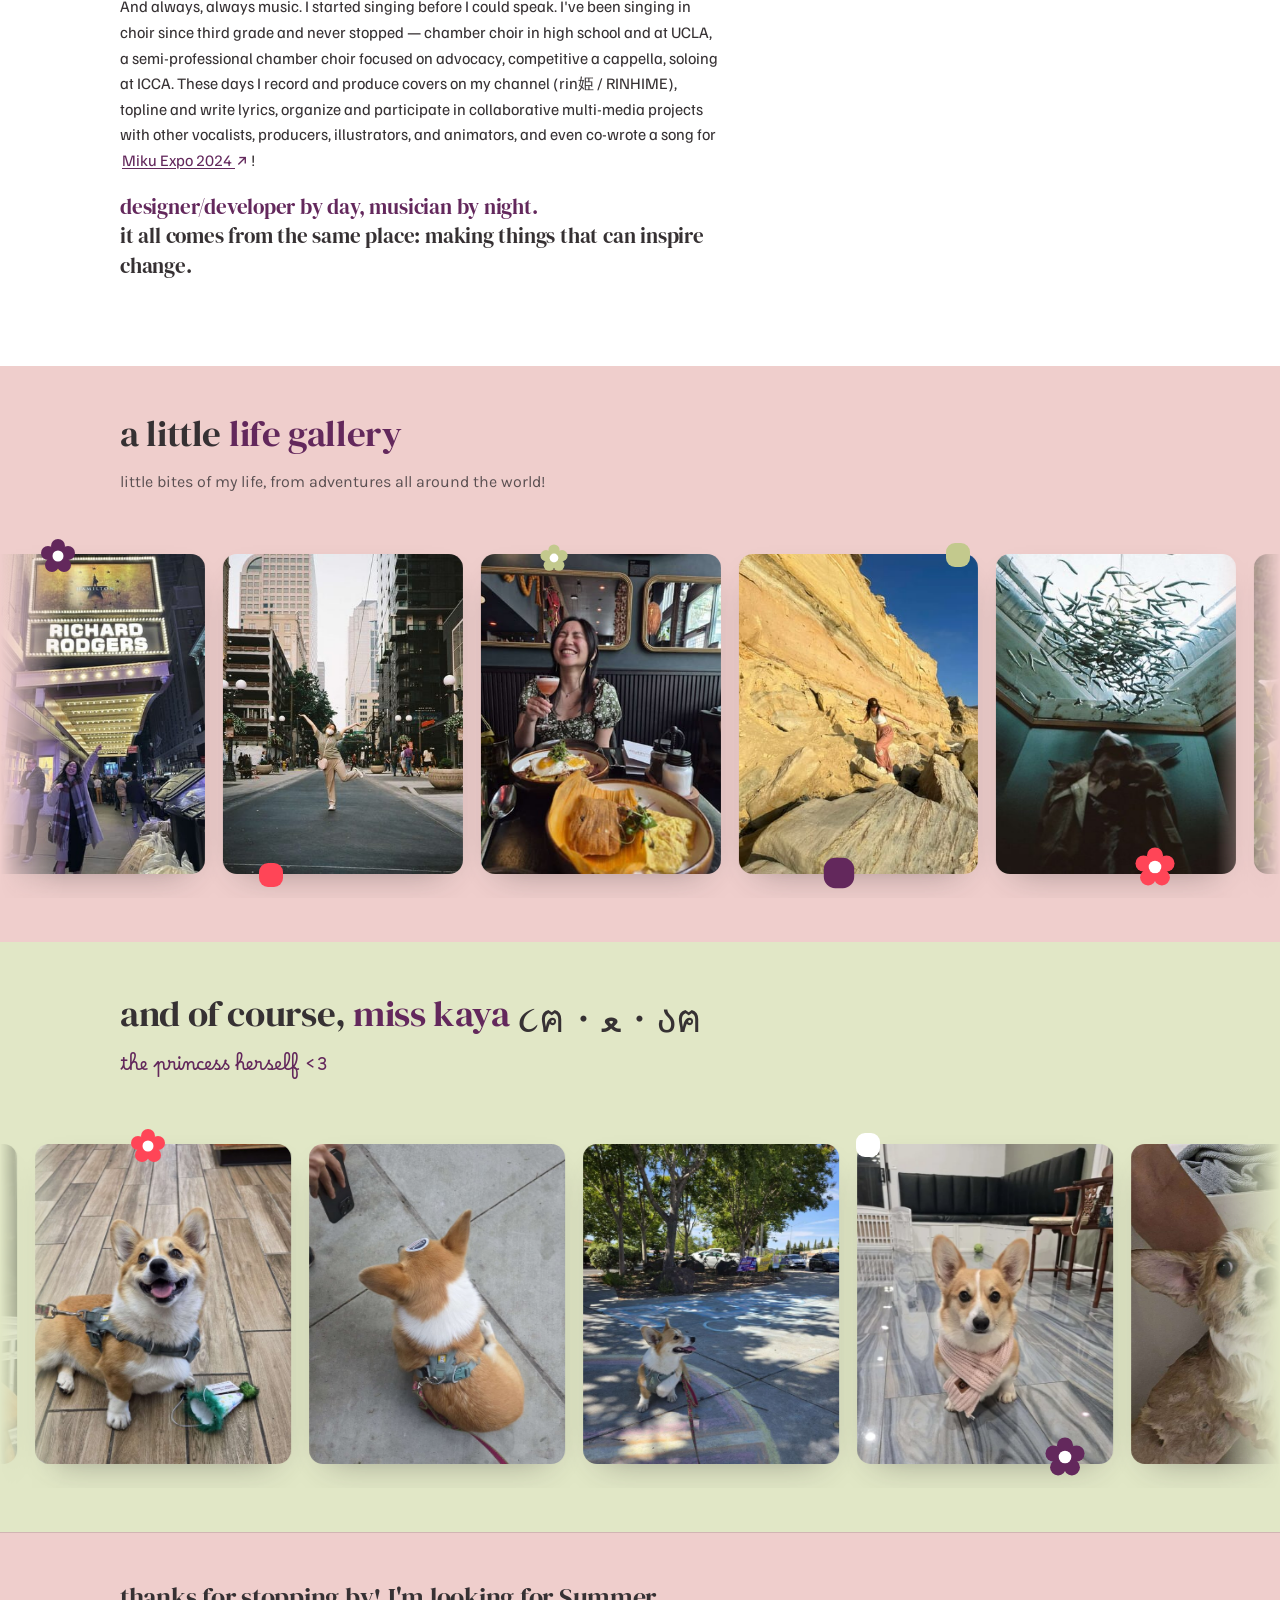
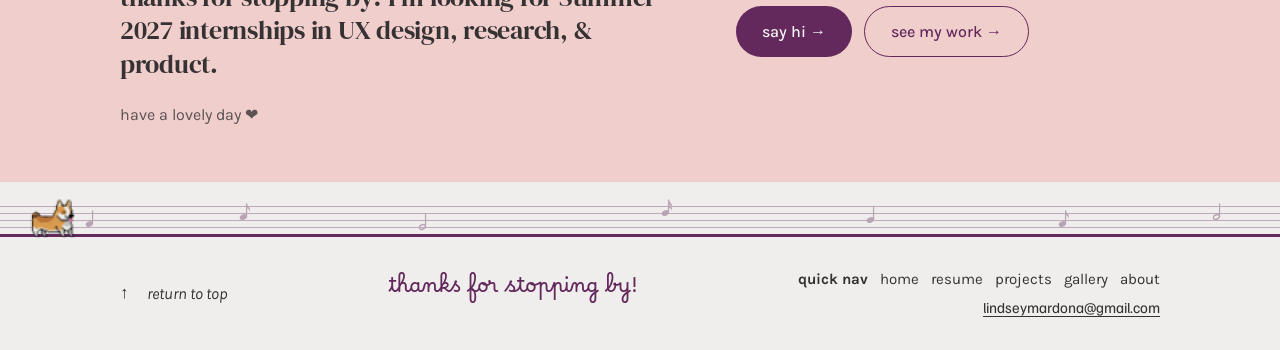
==== commit f21aa8d7: "Smoother home load-in; card label back beside the arrow - Fonts: the DM Serif / Karla / Public Sans " ====
--- a/about.html
+++ b/about.html
@@ -10,6 +10,7 @@
   <link rel="preconnect" href="https://fonts.googleapis.com" />
   <link rel="preconnect" href="https://fonts.gstatic.com" crossorigin />
   <link href="https://fonts.googleapis.com/css2?family=Borel&display=swap" rel="stylesheet" />
+  <link id="lm-fonts" rel="stylesheet" href="https://fonts.googleapis.com/css2?family=DM+Serif+Display:ital@0;1&family=Familjen+Grotesk:wght@400;500;600;700&family=Karla:ital,wght@0,400;0,500;0,600;0,700;1,500&family=Public+Sans:wght@400;500;600;700&family=JetBrains+Mono:wght@400;500&display=swap" />
   <script>document.documentElement.classList.add('js');</script>
   <link rel="stylesheet" href="styles.css" />
 </head>
--- a/styles.css
+++ b/styles.css
@@ -132,13 +132,13 @@
 .hero-left .tagline { font-family: var(--ui); font-size: clamp(1rem, 1.7vw, 1.1rem); line-height: 1.45; color: var(--ink); margin: .4em 0 0; max-width: 44ch; }
 .js .hero-left .tagline { animation: fadeUp .65s ease 3.05s both; }
 
-/* ---- hover proofs: each role word is focusable and shows a speech bubble under it
+/* ---- hover proofs: each role word is focusable and shows a speech bubble above it
    (script.js builds .proof and sets left/top/--tail so it stays 16px inside the screen) ---- */
 .hero .roles { position: relative; }
 .roles .rw:focus { outline: none; }
 .roles .rw:focus-visible { outline: 2px solid var(--plum); outline-offset: 3px; border-radius: 3px; }
 .roles .proof {
-  position: absolute; left: 0; top: 100%; z-index: 30; width: min(340px, calc(100vw - 32px)); box-sizing: border-box;
+  position: absolute; left: 0; top: 100%; z-index: 30; width: max-content; max-width: min(300px, calc(100vw - 32px)); box-sizing: border-box;
   padding: 13px 18px 14px; background: #F8E6E4; border: 1.5px solid var(--plum); border-radius: 18px;
   font-family: var(--ui); font-size: 15px; font-weight: 400; line-height: 1.45; color: var(--ink); text-align: left; white-space: normal;
   box-shadow: 0 12px 26px -16px rgba(99,40,92,.45);
@@ -146,15 +146,29 @@
   transition: opacity .3s ease, transform .3s ease, visibility 0s linear .3s;
 }
 .roles .proof.on { opacity: 1; visibility: visible; transform: none; pointer-events: auto; transition: opacity .3s ease, transform .3s ease, visibility 0s; }
-/* the tail: a rotated square bordered on its top-left edges, pointing up at the word */
-.roles .proof-tail { position: absolute; top: -7.5px; left: var(--tail, 50%); width: 13px; height: 13px; background: #F8E6E4;
-  border-left: 1.5px solid var(--plum); border-top: 1.5px solid var(--plum); border-top-left-radius: 3px; transform: translateX(-50%) rotate(45deg); }
+/* the tail: a rotated square bordered on its bottom-right edges, pointing down at the word */
+.roles .proof-tail { position: absolute; bottom: -7.5px; left: var(--tail, 50%); width: 13px; height: 13px; background: #F8E6E4;
+  border-right: 1.5px solid var(--plum); border-bottom: 1.5px solid var(--plum); border-bottom-right-radius: 3px; transform: translateX(-50%) rotate(45deg); }
 
 /* ---- portrait: a tilted 11:12 photo card, two framing squares with the same ratio
    tucked behind it, two flowers + a dot, and the status sticker. --pf is the photo
    width; everything around it is sized off it ---- */
 .portrait { position: relative; justify-self: end; transform: translateY(-20px); margin-right: 28px; --pf: clamp(280px, 31vw, 380px); }  /* margin: inset so the outline square + dot don't kiss the page edge */
-.hero .portrait { animation: fadeIn .8s ease .35s both; }
+/* entrance: the photo pushes up gently, the two framing cards follow a beat apart, then the
+   flowers + sticker fade in. `translate` (not transform) so the tilts and hovers are untouched */
+.hero .portrait .frame         { animation: heroUp .95s cubic-bezier(.22,1,.36,1) .2s both; }
+.hero .portrait .frame-bg.bg1  { animation: heroUpSoft .95s cubic-bezier(.22,1,.36,1) .32s both; }
+.hero .portrait .frame-bg.bg2  { animation: heroUpSoft .95s cubic-bezier(.22,1,.36,1) .42s both; }
+.hero .portrait .accent        { transition: transform .45s cubic-bezier(.34,1.56,.64,1), opacity .7s ease .7s; }
+.hero .portrait .status-sticker { transition: opacity .7s ease .85s; }
+@keyframes heroUp     { from { opacity: 0; translate: 0 34px; } to { opacity: 1; translate: 0 0; } }
+@keyframes heroUpSoft { from { opacity: 0; translate: 0 20px; } to { opacity: 1; translate: 0 0; } }
+
+/* the gate (see script.js): until the fonts + photo are ready the hero is hidden and its CSS
+   animations hold at their first frame, so nothing starts early and then jumps */
+.hero-wait .hero .hero-grid { opacity: 0; }
+.hero-wait .hero, .hero-wait .hero * { animation-play-state: paused !important; }
+.hero-wait .hero .portrait .accent, .hero-wait .hero .portrait .status-sticker { opacity: 0; }
 
 .portrait .frame {
   position: relative; z-index: 2; width: var(--pf); aspect-ratio: 11 / 12; border-radius: 39px; overflow: hidden;
@@ -1963,14 +1977,14 @@
 /* ============================================================ ROUND 69 — animated corgi sprite + D-pad ============================================================ */
 .corgi-stage { position: absolute; left: 0; right: 0; top: -46px; height: 48px; z-index: 6; pointer-events: none; }
 .corgi { position: absolute; left: 0; bottom: 0; width: 64px; height: 44px; background-repeat: no-repeat; background-size: auto 44px; background-position: 0 0; transform-origin: center bottom; cursor: pointer; pointer-events: auto; }
-.corgi.a-idle1 { background-image: url(assets/corgi-idle1.png); animation: cg5 1.4s steps(5) infinite; }
-.corgi.a-idle2 { background-image: url(assets/corgi-idle2.png); animation: cg5 1.25s steps(5) infinite; }
-.corgi.a-walk  { background-image: url(assets/corgi-walk.png);  animation: cg5 .62s steps(5) infinite; }
-.corgi.a-run   { background-image: url(assets/corgi-run.png);   animation: cg8 .56s steps(8) infinite; }
-.corgi.a-sniff { background-image: url(assets/corgi-sniff.png); animation: cg8 1s steps(8) infinite; }
-.corgi.a-sniffwalk { background-image: url(assets/corgi-sniffwalk.png); animation: cg8 .85s steps(8) infinite; }
-.corgi.a-sit   { background-image: url(assets/corgi-sit.png);   animation: cg9 .7s steps(9) forwards; }
-.corgi.a-jump  { background-image: url(assets/corgi-jump.png);  animation: cg11 .66s steps(11) forwards; }
+.corgi.a-idle1 { animation: cg5 1.4s steps(5) infinite; }
+.corgi.a-idle2 { animation: cg5 1.25s steps(5) infinite; }
+.corgi.a-walk  { animation: cg5 .62s steps(5) infinite; }
+.corgi.a-run   { animation: cg8 .56s steps(8) infinite; }
+.corgi.a-sniff { animation: cg8 1s steps(8) infinite; }
+.corgi.a-sniffwalk { animation: cg8 .85s steps(8) infinite; }
+.corgi.a-sit   { animation: cg9 .7s steps(9) forwards; }
+.corgi.a-jump  { animation: cg11 .66s steps(11) forwards; }
 @keyframes cg5  { from { background-position-x: 0; } to { background-position-x: -320px; } }
 @keyframes cg8  { from { background-position-x: 0; } to { background-position-x: -512px; } }
 @keyframes cg9  { from { background-position-x: 0; } to { background-position-x: -576px; } }
@@ -1988,20 +2002,16 @@
 @media (prefers-reduced-motion: reduce) { .corgi { animation: none !important; } }
 
 /* ============================================================ ROUND 70 — header entrances restored + refined: cursive damped-bounces, serif pushes from the left, lead pushes up from below ============================================================ */
-/* cursive words (.hello + .script-accent) bounce in: up, down, up, down, settling —
-   amplitude decays like real damped motion; ease-in-out per segment so it never lingers at a peak */
-.float-el.float-go { animation: floatIn 1.3s linear both; }
-.seg-h.seg-go .seg-float { display: inline-block; animation: floatIn 1.3s linear both; }
+/* cursive words (.hello + .script-accent) rise in with ONE soft overshoot and settle: a fast,
+   decelerating rise (ease-out-quint) to a hair above rest, then an easy drop into place. Was a
+   damped multi-bounce, whose changing speeds read as jittery */
+.float-el.float-go { animation: floatIn 1s linear both; }
+.seg-h.seg-go .seg-float { display: inline-block; animation: floatIn 1s linear both; }
 @keyframes floatIn {
-  0%   { opacity: 0; transform: translateY(24px);  animation-timing-function: cubic-bezier(.25,0,.5,1); }
-  27%  { opacity: 1; transform: translateY(-10px); animation-timing-function: cubic-bezier(.32,0,.5,1); }
-  45%  { opacity: 1; transform: translateY(6px);   animation-timing-function: cubic-bezier(.45,0,.5,1); }
-  62%  { opacity: 1; transform: translateY(-4px);  animation-timing-function: cubic-bezier(.45,0,.5,1); }
-  77%  { opacity: 1; transform: translateY(2px);   animation-timing-function: cubic-bezier(.45,0,.5,1); }
-  90%  { opacity: 1; transform: translateY(-1px);  animation-timing-function: cubic-bezier(.45,0,.5,1); }
+  0%   { opacity: 0; transform: translateY(22px); animation-timing-function: cubic-bezier(.22,1,.36,1); }
+  68%  { opacity: 1; transform: translateY(-3px); animation-timing-function: cubic-bezier(.45,0,.55,1); }
   100% { opacity: 1; transform: translateY(0); }
 }
-
 /* serif parts of a hero heading push in from the left (was a plain fade) */
 .seg-h.seg-go .seg-smooth { display: inline-block; animation: segLeft .62s cubic-bezier(.22,.72,.28,1) both; }
 @keyframes segLeft { 0% { opacity: 0; transform: translateX(-26px); } 100% { opacity: 1; transform: translateX(0); } }
@@ -2264,17 +2274,17 @@
 
 /* ---- 1 · footer: the plum rule is the bottom line of a five-line staff. The staff lives at
    the top of the footer itself (so it never runs into page content above): four thin lines
-   15px apart, then the 5px plum rule, which Kaya keeps walking on. Layout, from the footer's
-   top edge: thin lines at 6 / 21 / 36 / 51px, the plum rule at 66–71px ---- */
-footer { border-top: 0; padding-top: 101px; }
+   7px apart, then a 3px plum rule, which Kaya keeps walking on. Layout, from the footer's
+   top edge: thin lines at 24 / 31 / 38 / 45px, the plum rule at 52–55px (fine and close, so it reads as one staff) ---- */
+footer { border-top: 0; padding-top: 85px; }
 footer::before {
-  content: ""; position: absolute; left: 0; right: 0; top: 6px; height: 65px; pointer-events: none;
+  content: ""; position: absolute; left: 0; right: 0; top: 24px; height: 31px; pointer-events: none;
   background:
-    linear-gradient(var(--plum), var(--plum)) 0 100% / 100% 5px no-repeat,
-    repeating-linear-gradient(to bottom, rgba(99,40,92,.35) 0 1px, transparent 1px 15px) 0 0 / 100% 46px no-repeat;
-}
-/* her stage: feet 2px below the plum rule's bottom edge, as before (stage bottom = 73px) */
-.corgi-stage { top: 25px; }
+    linear-gradient(var(--plum), var(--plum)) 0 100% / 100% 3px no-repeat,
+    repeating-linear-gradient(to bottom, rgba(99,40,92,.35) 0 1px, transparent 1px 7px) 0 0 / 100% 22px no-repeat;
+}
+/* her stage: feet 2px below the plum rule's bottom edge (stage bottom = 57px) */
+.corgi-stage { top: 9px; }
 /* she no longer stands in the space above the footer, so the DAW needs no extra clearance for her */
 .daw { padding-bottom: 28px; }
 @media (max-width: 640px) { .daw { padding-bottom: 32px; } }
@@ -2311,7 +2321,7 @@
 
 /* the fermata she wears while sitting: her own pixel scale (sheet px × 44/99), centred over
    her ears (sheet x 72–102, one art pixel of air above them), bobbing gently */
-.corgi-fermata { position: absolute; left: 32px; top: -9.33px; width: 13.33px; height: 6.67px; display: none; pointer-events: none; color: var(--plum); }
+.corgi-fermata { position: absolute; left: 32px; top: -10.67px; width: 13.33px; height: 8px; display: none; pointer-events: none; color: var(--plum); }
 .corgi-fermata svg { display: block; width: 100%; height: 100%; }
 .corgi.a-sit .corgi-fermata { display: block; animation: fermIn .25s ease .45s both, fermBob 2.4s ease-in-out .7s infinite; }
 @keyframes fermIn  { from { opacity: 0; } to { opacity: 1; } }
@@ -2340,7 +2350,7 @@
 
 /* ---- 4 · "now playing" bar (replaces the scrolling welcome ticker): static, sage, one line ---- */
 .now-playing { background: var(--olive); color: var(--ink); border-top: 1px solid rgba(54,49,51,.16); border-bottom: 1px solid rgba(54,49,51,.16); }
-.np-line { margin: 0; padding: 13px 0; display: flex; flex-wrap: wrap; align-items: center; justify-content: center; font-family: var(--ui); font-size: 16px; line-height: 1; color: var(--ink); }
+.np-line { margin: 0; padding: 13px 0; display: flex; flex-wrap: wrap; align-items: center; justify-content: flex-start; font-family: var(--ui); font-size: 16px; line-height: 1; color: var(--ink); }
 .np-head { display: inline-flex; align-items: center; gap: 14px; }   /* 6px + ~8px extra between the waveform and the label */
 .np-label { font-weight: 600; }
 .np-dot { padding: 0 10px; }
@@ -2355,7 +2365,7 @@
 @keyframes npEq { 0%, 100% { height: 6px; } 50% { height: 18px; } }
 /* phones: stack instead of scrolling — the label, then one item per line */
 @media (max-width: 760px) {
-  .np-line { flex-direction: column; gap: 10px; padding: 15px 0 16px; text-align: center; }
+  .np-line { flex-direction: column; gap: 10px; padding: 15px 0 16px; align-items: flex-start; text-align: left; }
   .np-line .np-head { margin-bottom: 4px; }
   .np-dot, .np-sep > [aria-hidden="true"] { display: none; }
   .np-item { line-height: 1.15; }
@@ -2369,7 +2379,9 @@
 /* ---- 5 · icons + wave hover. At rest: plum glyph/label in an empty shape with a 1.5px plum
    ring. Hover/focus: a plum wave rises from the bottom (.wv) and a white copy of the content
    (.wv-top), clipped to the same moving edge, sits on top — see script.js ---- */
-.wave-btn { position: relative; overflow: hidden; isolation: isolate; }
+.wave-btn { position: relative; overflow: hidden; isolation: isolate; transition: background-color .15s ease, transform .15s ease; }
+/* instant feedback: a light plum tint the moment you hover, then the wave rolls in over it */
+.wave-btn:hover, .wave-btn:focus-visible { background-color: rgba(99,40,92,.12); }
 .wave-btn .wv { position: absolute; left: 0; top: 0; width: 200%; height: 130%; z-index: 1; pointer-events: none; color: var(--plum);
   transform: translateY(100%); transition: transform .95s cubic-bezier(.45,.05,.25,1); }
 .wave-btn .wv svg { display: block; width: 100%; height: 100%; animation: wvDrift 2.6s linear infinite; }
@@ -2381,7 +2393,7 @@
 
 /* social icons: 56px rings, 24px glyphs */
 .socials a.wave-circle { width: 56px; height: 56px; border-radius: 50%; background: transparent; border: 1.5px solid var(--plum); color: var(--plum); transform: none; }
-.socials a.wave-circle:hover, .socials a.wave-circle:focus-visible { background: transparent; transform: none; }
+.socials a.wave-circle:hover, .socials a.wave-circle:focus-visible { background: rgba(99,40,92,.12); transform: translateY(-3px); }
 .socials a.wave-circle i { font-size: 24px; color: var(--plum); }
 .socials a.wave-circle .wv-top i { color: #fff; }
 .socials a.wave-circle:focus { outline: none; }
@@ -2389,7 +2401,7 @@
 
 /* outlined text buttons + the résumé downloads: the ring + wave replace the colour sweep */
 .pill.wave-btn, .late .pill.wave-btn { color: var(--plum); border: 1.5px solid var(--plum); background: transparent; }
-.pill.wave-btn:hover, .pill.wave-btn:focus-visible, .late .pill.wave-btn:hover, .late .pill.wave-btn:focus-visible { background: transparent; }
+.pill.wave-btn:hover, .pill.wave-btn:focus-visible, .late .pill.wave-btn:hover, .late .pill.wave-btn:focus-visible { background: rgba(99,40,92,.12); }
 .pill.wave-btn .wv-top { padding: inherit; letter-spacing: inherit; font: inherit; }
 
 @media (prefers-reduced-motion: reduce) {
@@ -2467,3 +2479,53 @@
 .section h2 .script-accent { font-family: var(--serif); font-size: 1em; line-height: inherit; padding: 0; color: var(--plum); }
 .portrait .initials { font-family: var(--serif); }
 .kaya-caption { font-family: var(--script); color: var(--plum); font-size: 1.12rem; line-height: 1.5; }
+
+/* ---- 5b · project-card arrows: the row keeps its words ("read case study") and ends in a
+   36px rounded square (11px radius) with the same ring + wave as the social icons. The card
+   is the link, so the wave runs on card hover/focus ---- */
+.proj-view.has-arrow { display: inline-flex; align-items: center; gap: 12px; margin: 0; padding: 0; align-self: flex-end; }
+.feat-card .proj-view.has-arrow, .mini-card .proj-view.has-arrow { align-self: flex-end; margin-top: auto; }
+.proj-footrow .proj-view.has-arrow { align-self: center; margin-left: auto; }
+/* when the card is too narrow for tags + label + arrow, the label + arrow drop to their own row */
+.proj-footrow:has(.has-arrow) { flex-wrap: wrap; row-gap: 12px; }
+.proj-footrow:has(.has-arrow) .proj-tags { flex: 1 1 110px; min-width: 110px; }
+.proj-view .pv-label { white-space: nowrap; }
+.proj-view .card-arrow { display: inline-flex; align-items: center; justify-content: center; width: 36px; height: 36px; flex: none;
+  border: 1.5px solid var(--plum); border-radius: 11px; color: var(--plum); background: transparent; }
+.proj-view .card-arrow > svg, .proj-view .card-arrow .wv-top > svg { width: 16px; height: 16px; display: block; }   /* the arrow only — not the wave graphic */
+:is(.proj, .feat-card, .mini-card):is(:hover, :focus-visible) .card-arrow { background-color: rgba(99,40,92,.12); }
+:is(.proj, .feat-card, .mini-card):is(:hover, :focus-visible) .card-arrow .wv { transform: translateY(-12%); }
+:is(.proj, .feat-card, .mini-card):is(:hover, :focus-visible) .card-arrow .wv-top { clip-path: inset(-6% 0 0 0); }
+/* the note after "…'cause i'm a singer" */
+.section-quote .sq-note { display: inline-block; color: var(--plum); font-style: normal; margin-left: .12em; }
+
+/* notes resting on the footer staff (behind Kaya — the stage is z-index 6) */
+.staff-notes { position: absolute; left: 0; right: 0; top: 0; height: 56px; z-index: 1; pointer-events: none; }
+.staff-note { position: absolute; width: 12.8px; height: 20.8px; margin-left: -4.4px; color: var(--hl-soft-plum); }
+.staff-note svg { display: block; width: 100%; height: 100%; }
+@media (max-width: 640px) { .staff-note.sn-wide { display: none; } }
+
+/* ---- Kaya: one sprite atlas (assets/corgi-sprites.png: 8 rows × 99 sheet px, one per pose, in
+   this order: idle1 idle2 walk run sniff sniffwalk sit jump). A pose change only moves the
+   background vertically, so there's no image swap to blank her for a frame. The frame keyframes
+   (cg5/cg8/cg9/cg11) still animate background-position-x ---- */
+.corgi { background-image: url(assets/corgi-sprites.png); background-size: auto 352px; }
+.corgi.a-idle1     { background-position-y: 0; }
+.corgi.a-idle2     { background-position-y: -44px; }
+.corgi.a-walk      { background-position-y: -88px; }
+.corgi.a-run       { background-position-y: -132px; }
+.corgi.a-sniff     { background-position-y: -176px; }
+.corgi.a-sniffwalk { background-position-y: -220px; }
+.corgi.a-sit       { background-position-y: -264px; }
+.corgi.a-jump      { background-position-y: -308px; }
+
+/* ---- DAW clips: destination icon at the right end (Spotify / YouTube / X / email) ---- */
+.daw-clip .clip-dest, .collab-blob .clip-dest { flex: none; margin-left: auto; font-size: 14px; line-height: 1; display: inline-flex; }
+.c-plum .clip-dest, .c-rose .clip-dest { color: rgba(255,255,255,.88); }
+.c-olive .clip-dest { color: rgba(54,49,51,.72); }
+.c-plumsoft .clip-dest { color: rgba(99,40,92,.75); }
+.daw-file { position: relative; padding-right: 38px; }
+.daw-file .clip-dest { position: absolute; right: 13px; top: 50%; transform: translateY(-50%); font-size: 14px; line-height: 1; color: var(--plum); }
+/* the collab clip keeps room for its × (top-right) */
+.collab-blob .clip-dest { margin-right: 18px; color: rgba(54,49,51,.6); display: none; }
+.collab-blob.has-text .clip-dest { display: inline-flex; }
